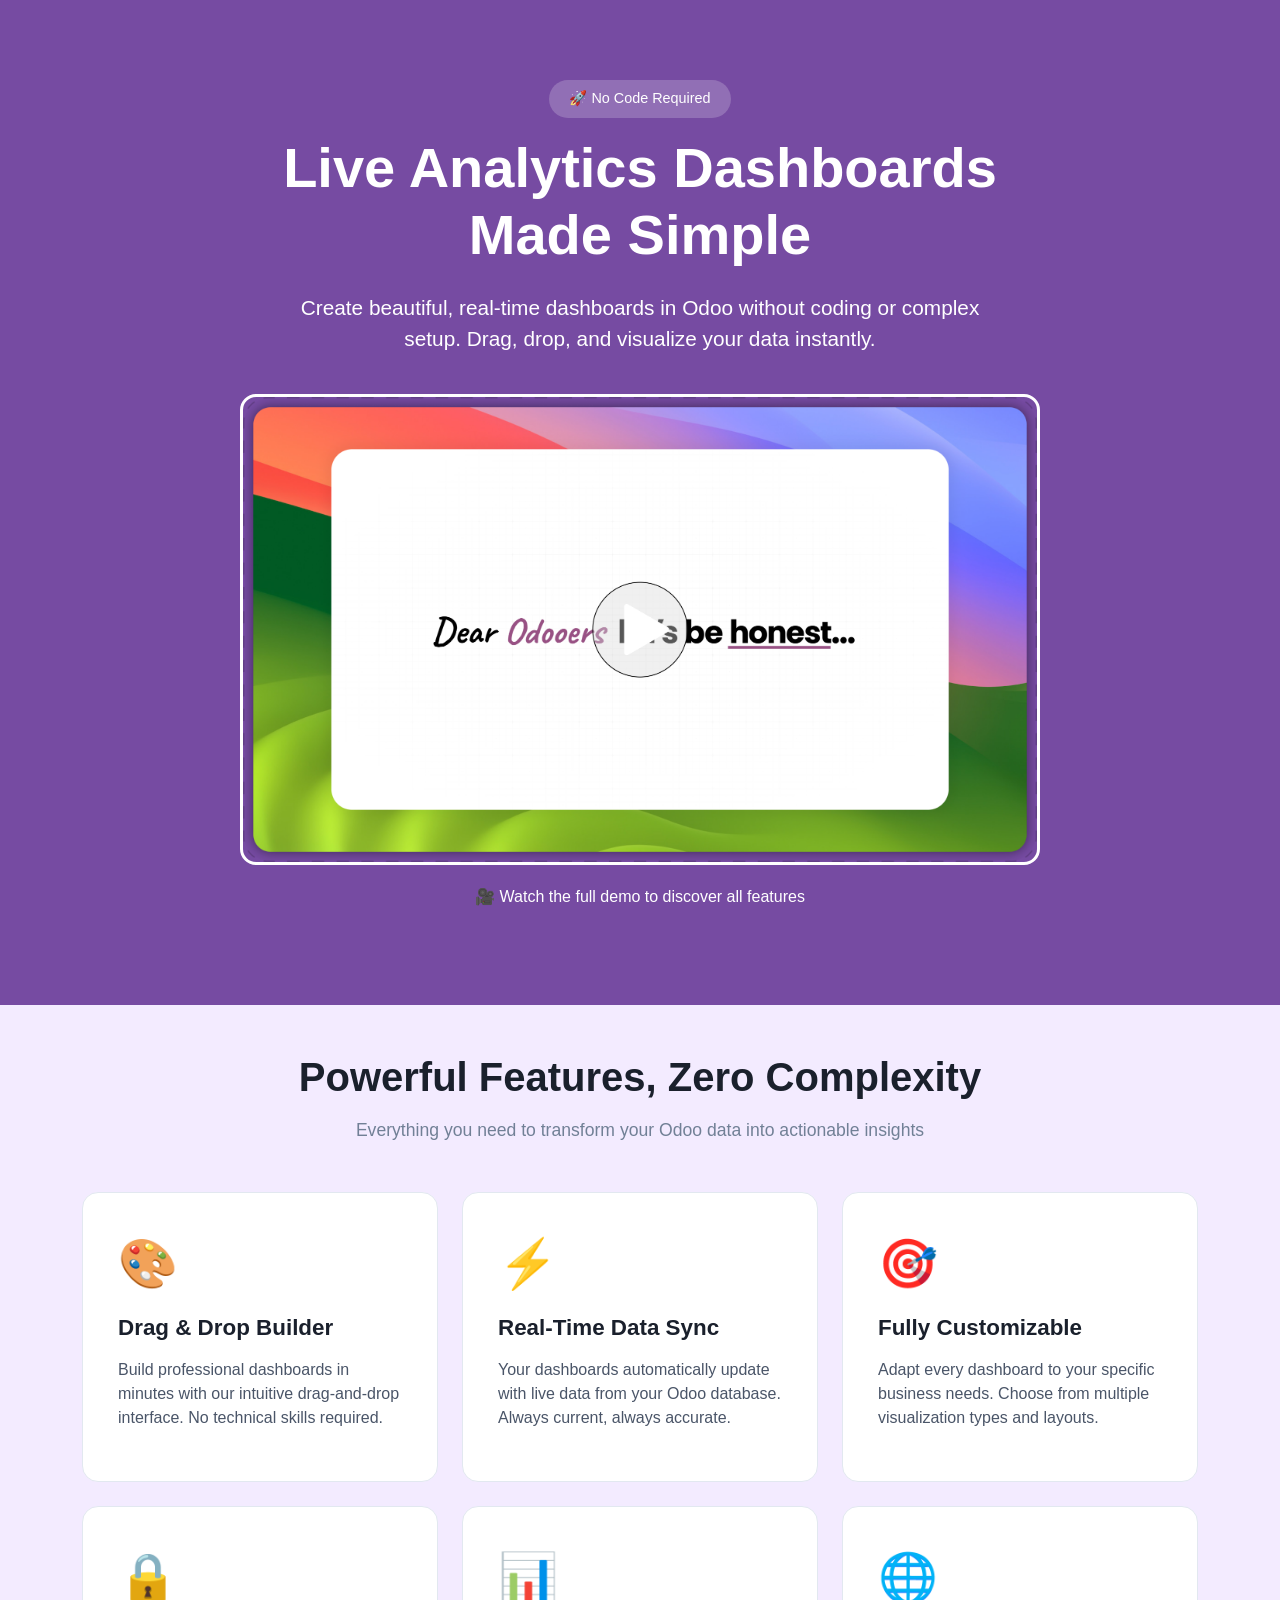
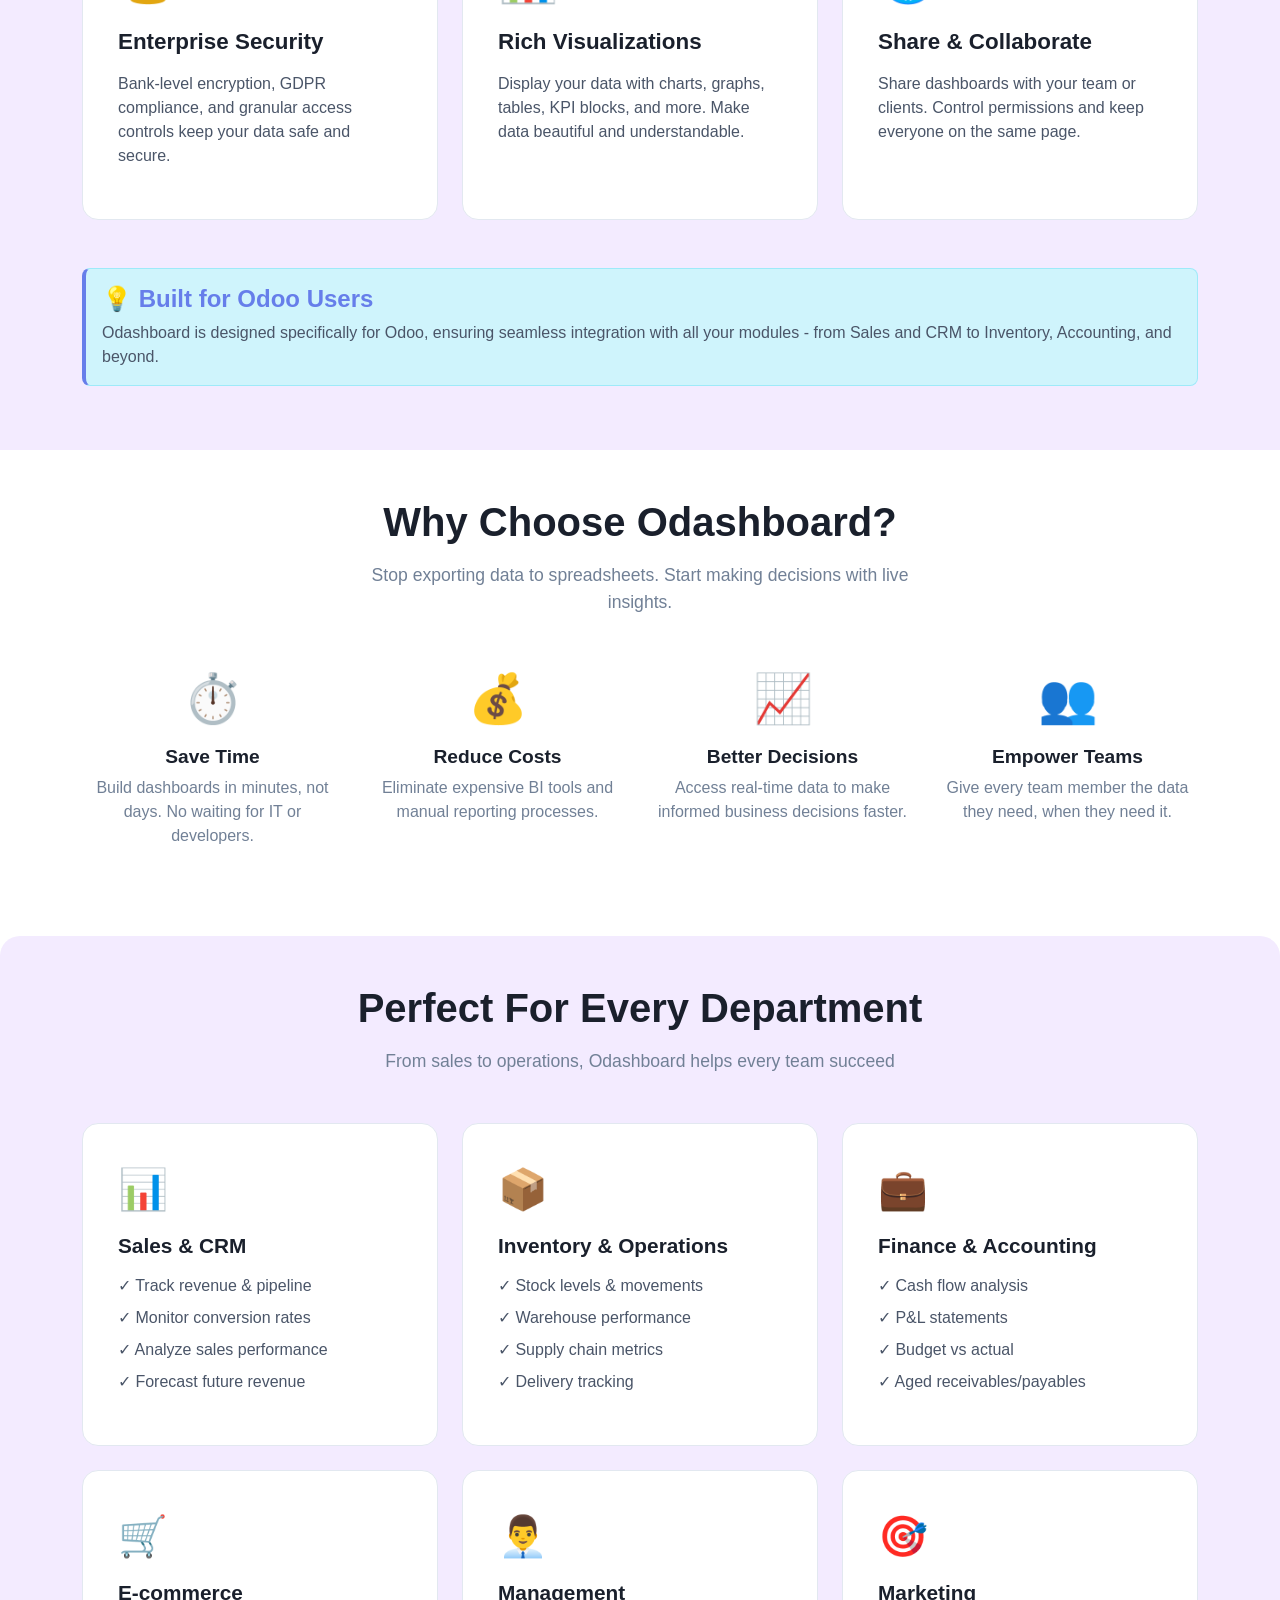
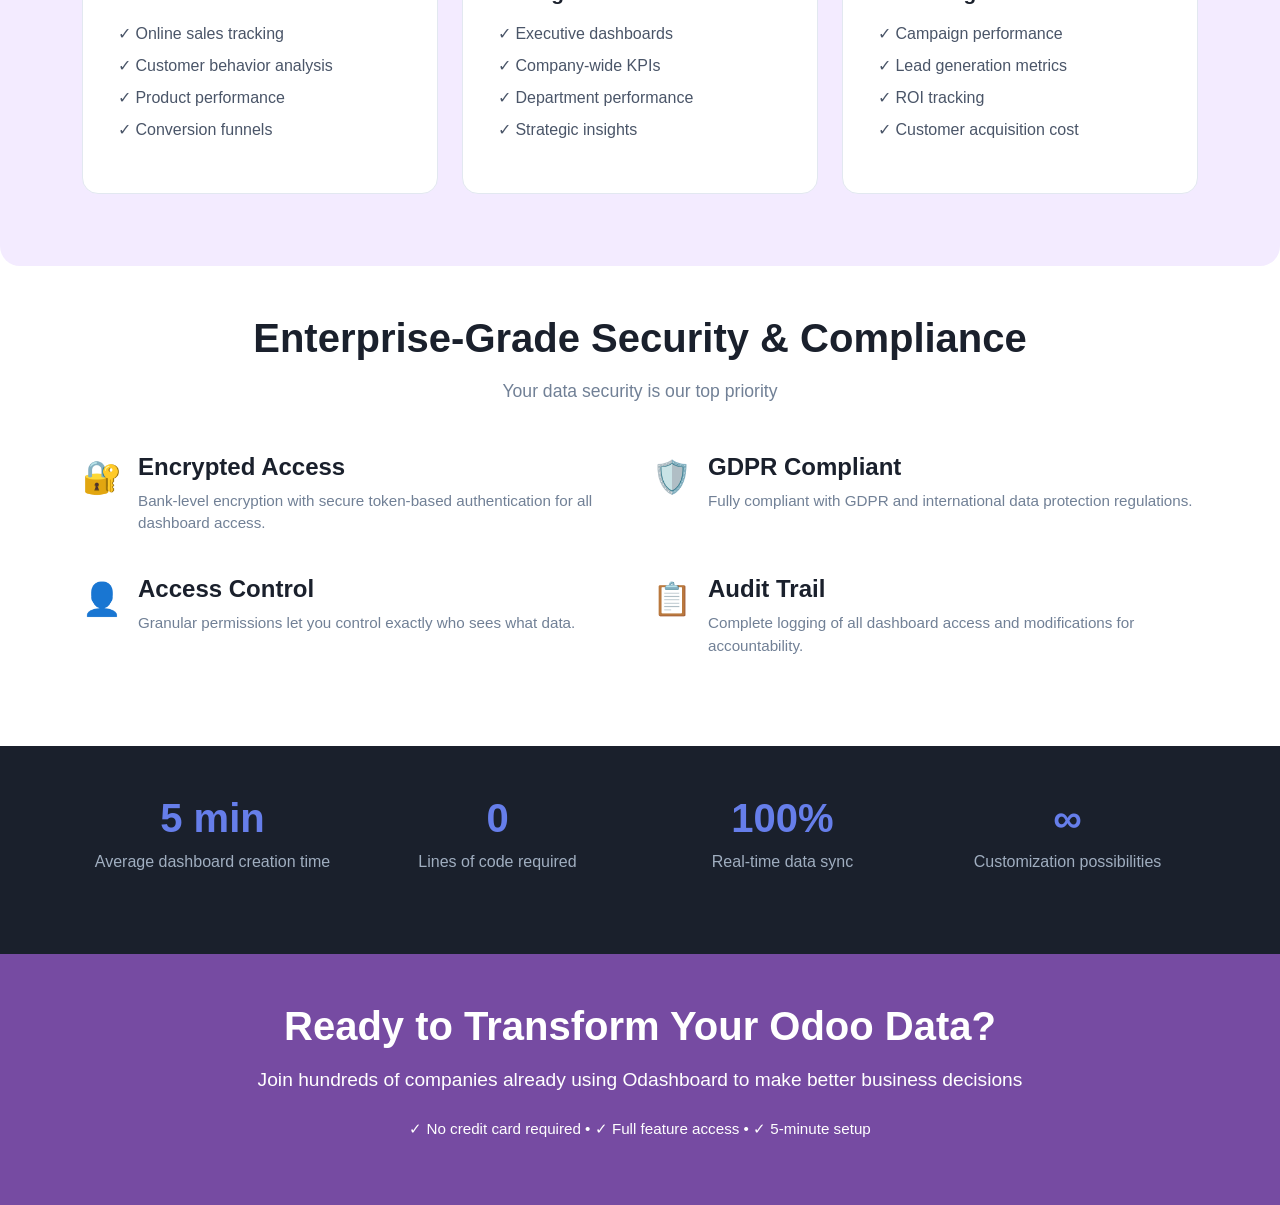
==== odashboard/static/description/index.html @ 24b37f25 "Imp. Index.html for Odoo store" ====
<!DOCTYPE html>
<html lang="en">
<head>
    <meta charset="utf-8">
    <meta name="viewport" content="width=device-width, initial-scale=1">
    <title>Odashboard - Live Analytics Dashboards for Odoo</title>

        <!-- Bootstrap 5 CSS CDN - VERSION PREVIEW POUR TEST LOCAL -->
    <link href="https://cdn.jsdelivr.net/npm/bootstrap@5.3.2/dist/css/bootstrap.min.css" rel="stylesheet">

    <!-- Bootstrap 5 CSS CDN -->
    <span href="https://cdn.jsdelivr.net/npm/bootstrap@5.3.2/dist/css/bootstrap.min.css" rel="stylesheet"></span>

    <style>
        body {
            font-family: -apple-system, BlinkMacSystemFont, 'Segoe UI', Roboto, Oxygen, Ubuntu, Cantarell, sans-serif;
            color: #2c3e50;
        }

        .hero {
            background: linear-gradient(135deg, #667eea 0%, #764ba2 100%);
            color: white;
            padding-top: 80px;
            padding-bottom: 80px;
        }

        .usecases-section {
            background: linear-gradient(135deg, #667eea 0%, #764ba2 100%);
            color: white;
        }

        .stats-section {
            background-color: #1a202c;
            color: white;
        }

        .cta-section {
            background: linear-gradient(135deg, #667eea 0%, #764ba2 100%);
            color: white;
        }
    </style>
</head>
<body>
    <!-- Hero Section -->
    <section class="text-center" style="background-color:#764ba2; color: white; padding-top: 80px; padding-bottom: 80px;">
        <div class="container">
            <div class="mb-3">
                <span style="font-size: 0.9rem; padding: 8px 20px; background-color: rgba(255,255,255,0.2); border-radius: 50px; display: inline-block; font-weight: 500;">
                    🚀 No Code Required
                </span>
            </div>
            <h1 class="mb-4" style="font-size: 3.5rem; font-weight: 800; color: white;">
                Live Analytics Dashboards<br/>Made Simple
            </h1>
            <p class="lead mb-4" style="font-size: 1.3rem; max-width: 700px; margin-left: auto; margin-right: auto; color: white;">
                Create beautiful, real-time dashboards in Odoo without coding or complex setup. Drag, drop, and visualize your data instantly.
            </p>

            <!-- Video -->
            <div style="max-width: 800px; margin-left: auto; margin-right: auto; margin-top: 40px; border-radius: 16px;">
                <a href="https://youtu.be/8bpyYbYPUno" target="_blank" rel="noopener">
                    <img src="youtube-link.png" alt="Odashboard Demo Video - Click to Watch" class="img-fluid" style="border: 3px solid white; border-radius: 16px;">
                </a>
            </div>
            <p style="font-size: 1rem; margin-top: 20px; color: white;">
                🎥 Watch the full demo to discover all features
            </p>
        </div>
    </section>

    <!-- Features Section -->
    <section class="py-5" style="background-color: #f3ebff; padding-left: 30px; padding-right: 30px;">
        <div class="container">
            <h2 class="text-center mb-3" style="font-size: 2.5rem; font-weight: 700; color: #1a202c;">
                Powerful Features, Zero Complexity
            </h2>
            <p class="text-center mb-5" style="font-size: 1.1rem; color: #718096; max-width: 600px; margin-left: auto; margin-right: auto;">
                Everything you need to transform your Odoo data into actionable insights
            </p>

            <div class="row">
                <div class="col-md-4 mb-4">
                    <div class="card h-100" style="border-radius: 16px; border: 1px solid #e2e8f0;">
                        <div class="card-body" style="padding: 35px;">
                            <div style="font-size: 3rem; margin-bottom: 15px;">🎨</div>
                            <h3 class="mb-3" style="font-size: 1.4rem; font-weight: 600; color: #1a202c;">
                                Drag & Drop Builder
                            </h3>
                            <p style="color: #4a5568;">
                                Build professional dashboards in minutes with our intuitive drag-and-drop interface. No technical skills required.
                            </p>
                        </div>
                    </div>
                </div>

                <div class="col-md-4 mb-4">
                    <div class="card h-100" style="border-radius: 16px; border: 1px solid #e2e8f0;">
                        <div class="card-body" style="padding: 35px;">
                            <div style="font-size: 3rem; margin-bottom: 15px;">⚡</div>
                            <h3 class="mb-3" style="font-size: 1.4rem; font-weight: 600; color: #1a202c;">
                                Real-Time Data Sync
                            </h3>
                            <p style="color: #4a5568;">
                                Your dashboards automatically update with live data from your Odoo database. Always current, always accurate.
                            </p>
                        </div>
                    </div>
                </div>

                <div class="col-md-4 mb-4">
                    <div class="card h-100" style="border-radius: 16px; border: 1px solid #e2e8f0;">
                        <div class="card-body" style="padding: 35px;">
                            <div style="font-size: 3rem; margin-bottom: 15px;">🎯</div>
                            <h3 class="mb-3" style="font-size: 1.4rem; font-weight: 600; color: #1a202c;">
                                Fully Customizable
                            </h3>
                            <p style="color: #4a5568;">
                                Adapt every dashboard to your specific business needs. Choose from multiple visualization types and layouts.
                            </p>
                        </div>
                    </div>
                </div>

                <div class="col-md-4 mb-4">
                    <div class="card h-100" style="border-radius: 16px; border: 1px solid #e2e8f0;">
                        <div class="card-body" style="padding: 35px;">
                            <div style="font-size: 3rem; margin-bottom: 15px;">🔒</div>
                            <h3 class="mb-3" style="font-size: 1.4rem; font-weight: 600; color: #1a202c;">
                                Enterprise Security
                            </h3>
                            <p style="color: #4a5568;">
                                Bank-level encryption, GDPR compliance, and granular access controls keep your data safe and secure.
                            </p>
                        </div>
                    </div>
                </div>

                <div class="col-md-4 mb-4">
                    <div class="card h-100" style="border-radius: 16px; border: 1px solid #e2e8f0;">
                        <div class="card-body" style="padding: 35px;">
                            <div style="font-size: 3rem; margin-bottom: 15px;">📊</div>
                            <h3 class="mb-3" style="font-size: 1.4rem; font-weight: 600; color: #1a202c;">
                                Rich Visualizations
                            </h3>
                            <p style="color: #4a5568;">
                                Display your data with charts, graphs, tables, KPI blocks, and more. Make data beautiful and understandable.
                            </p>
                        </div>
                    </div>
                </div>

                <div class="col-md-4 mb-4">
                    <div class="card h-100" style="border-radius: 16px; border: 1px solid #e2e8f0;">
                        <div class="card-body" style="padding: 35px;">
                            <div style="font-size: 3rem; margin-bottom: 15px;">🌐</div>
                            <h3 class="mb-3" style="font-size: 1.4rem; font-weight: 600; color: #1a202c;">
                                Share & Collaborate
                            </h3>
                            <p style="color: #4a5568;">
                                Share dashboards with your team or clients. Control permissions and keep everyone on the same page.
                            </p>
                        </div>
                    </div>
                </div>
            </div>

            <div class="alert alert-info mt-4" style="border-left: 4px solid #667eea; border-radius: 8px;">
                <h4 class="mb-2" style="color: #667eea; font-weight: 600;">
                    💡 Built for Odoo Users
                </h4>
                <p class="mb-0" style="color: #4a5568;">
                    Odashboard is designed specifically for Odoo, ensuring seamless integration with all your modules - from Sales and CRM to Inventory, Accounting, and beyond.
                </p>
            </div>
        </div>
    </section>

    <!-- Benefits Section -->
    <section class="py-5 bg-white">
        <div class="container">
            <h2 class="text-center mb-3" style="font-size: 2.5rem; font-weight: 700; color: #1a202c;">
                Why Choose Odashboard?
            </h2>
            <p class="text-center mb-5" style="font-size: 1.1rem; color: #718096; max-width: 600px; margin-left: auto; margin-right: auto;">
                Stop exporting data to spreadsheets. Start making decisions with live insights.
            </p>

            <div class="row text-center">
                <div class="col-md-3 col-sm-6 mb-4">
                    <div style="font-size: 3rem; margin-bottom: 10px;">⏱️</div>
                    <h4 class="mb-2" style="font-size: 1.2rem; font-weight: 600; color: #1a202c;">
                        Save Time
                    </h4>
                    <p style="color: #718096;">
                        Build dashboards in minutes, not days. No waiting for IT or developers.
                    </p>
                </div>

                <div class="col-md-3 col-sm-6 mb-4">
                    <div style="font-size: 3rem; margin-bottom: 10px;">💰</div>
                    <h4 class="mb-2" style="font-size: 1.2rem; font-weight: 600; color: #1a202c;">
                        Reduce Costs
                    </h4>
                    <p style="color: #718096;">
                        Eliminate expensive BI tools and manual reporting processes.
                    </p>
                </div>

                <div class="col-md-3 col-sm-6 mb-4">
                    <div style="font-size: 3rem; margin-bottom: 10px;">📈</div>
                    <h4 class="mb-2" style="font-size: 1.2rem; font-weight: 600; color: #1a202c;">
                        Better Decisions
                    </h4>
                    <p style="color: #718096;">
                        Access real-time data to make informed business decisions faster.
                    </p>
                </div>

                <div class="col-md-3 col-sm-6 mb-4">
                    <div style="font-size: 3rem; margin-bottom: 10px;">👥</div>
                    <h4 class="mb-2" style="font-size: 1.2rem; font-weight: 600; color: #1a202c;">
                        Empower Teams
                    </h4>
                    <p style="color: #718096;">
                        Give every team member the data they need, when they need it.
                    </p>
                </div>
            </div>
        </div>
    </section>

    <!-- Use Cases Section -->
    <section class="py-5" style="background-color: #f3ebff; padding-left: 30px; padding-right: 30px; border-radius: 20px;">
        <div class="container">
            <h2 class="text-center mb-3" style="font-size: 2.5rem; font-weight: 700; color: #1a202c;">
                Perfect For Every Department
            </h2>
            <p class="text-center mb-5" style="font-size: 1.1rem; color: #718096;">
                From sales to operations, Odashboard helps every team succeed
            </p>

            <div class="row">
                <div class="col-md-4 col-sm-6 mb-4">
                    <div class="card h-100" style="border-radius: 16px; border: 1px solid #e2e8f0; background-color: white;">
                        <div class="card-body" style="padding: 35px;">
                            <div style="font-size: 2.5rem; margin-bottom: 15px;">📊</div>
                            <h4 class="mb-3" style="font-size: 1.3rem; font-weight: 600; color: #1a202c;">
                                Sales & CRM
                            </h4>
                            <ul class="list-unstyled">
                                <li class="mb-2" style="color: #4a5568;">✓ Track revenue & pipeline</li>
                                <li class="mb-2" style="color: #4a5568;">✓ Monitor conversion rates</li>
                                <li class="mb-2" style="color: #4a5568;">✓ Analyze sales performance</li>
                                <li class="mb-2" style="color: #4a5568;">✓ Forecast future revenue</li>
                            </ul>
                        </div>
                    </div>
                </div>

                <div class="col-md-4 col-sm-6 mb-4">
                    <div class="card h-100" style="border-radius: 16px; border: 1px solid #e2e8f0; background-color: white;">
                        <div class="card-body" style="padding: 35px;">
                            <div style="font-size: 2.5rem; margin-bottom: 15px;">📦</div>
                            <h4 class="mb-3" style="font-size: 1.3rem; font-weight: 600; color: #1a202c;">
                                Inventory & Operations
                            </h4>
                            <ul class="list-unstyled">
                                <li class="mb-2" style="color: #4a5568;">✓ Stock levels & movements</li>
                                <li class="mb-2" style="color: #4a5568;">✓ Warehouse performance</li>
                                <li class="mb-2" style="color: #4a5568;">✓ Supply chain metrics</li>
                                <li class="mb-2" style="color: #4a5568;">✓ Delivery tracking</li>
                            </ul>
                        </div>
                    </div>
                </div>

                <div class="col-md-4 col-sm-6 mb-4">
                    <div class="card h-100" style="border-radius: 16px; border: 1px solid #e2e8f0; background-color: white;">
                        <div class="card-body" style="padding: 35px;">
                            <div style="font-size: 2.5rem; margin-bottom: 15px;">💼</div>
                            <h4 class="mb-3" style="font-size: 1.3rem; font-weight: 600; color: #1a202c;">
                                Finance & Accounting
                            </h4>
                            <ul class="list-unstyled">
                                <li class="mb-2" style="color: #4a5568;">✓ Cash flow analysis</li>
                                <li class="mb-2" style="color: #4a5568;">✓ P&L statements</li>
                                <li class="mb-2" style="color: #4a5568;">✓ Budget vs actual</li>
                                <li class="mb-2" style="color: #4a5568;">✓ Aged receivables/payables</li>
                            </ul>
                        </div>
                    </div>
                </div>

                <div class="col-md-4 col-sm-6 mb-4">
                    <div class="card h-100" style="border-radius: 16px; border: 1px solid #e2e8f0; background-color: white;">
                        <div class="card-body" style="padding: 35px;">
                            <div style="font-size: 2.5rem; margin-bottom: 15px;">🛒</div>
                            <h4 class="mb-3" style="font-size: 1.3rem; font-weight: 600; color: #1a202c;">
                                E-commerce
                            </h4>
                            <ul class="list-unstyled">
                                <li class="mb-2" style="color: #4a5568;">✓ Online sales tracking</li>
                                <li class="mb-2" style="color: #4a5568;">✓ Customer behavior analysis</li>
                                <li class="mb-2" style="color: #4a5568;">✓ Product performance</li>
                                <li class="mb-2" style="color: #4a5568;">✓ Conversion funnels</li>
                            </ul>
                        </div>
                    </div>
                </div>

                <div class="col-md-4 col-sm-6 mb-4">
                    <div class="card h-100" style="border-radius: 16px; border: 1px solid #e2e8f0; background-color: white;">
                        <div class="card-body" style="padding: 35px;">
                            <div style="font-size: 2.5rem; margin-bottom: 15px;">👨‍💼</div>
                            <h4 class="mb-3" style="font-size: 1.3rem; font-weight: 600; color: #1a202c;">
                                Management
                            </h4>
                            <ul class="list-unstyled">
                                <li class="mb-2" style="color: #4a5568;">✓ Executive dashboards</li>
                                <li class="mb-2" style="color: #4a5568;">✓ Company-wide KPIs</li>
                                <li class="mb-2" style="color: #4a5568;">✓ Department performance</li>
                                <li class="mb-2" style="color: #4a5568;">✓ Strategic insights</li>
                            </ul>
                        </div>
                    </div>
                </div>

                <div class="col-md-4 col-sm-6 mb-4">
                    <div class="card h-100" style="border-radius: 16px; border: 1px solid #e2e8f0; background-color: white;">
                        <div class="card-body" style="padding: 35px;">
                            <div style="font-size: 2.5rem; margin-bottom: 15px;">🎯</div>
                            <h4 class="mb-3" style="font-size: 1.3rem; font-weight: 600; color: #1a202c;">
                                Marketing
                            </h4>
                            <ul class="list-unstyled">
                                <li class="mb-2" style="color: #4a5568;">✓ Campaign performance</li>
                                <li class="mb-2" style="color: #4a5568;">✓ Lead generation metrics</li>
                                <li class="mb-2" style="color: #4a5568;">✓ ROI tracking</li>
                                <li class="mb-2" style="color: #4a5568;">✓ Customer acquisition cost</li>
                            </ul>
                        </div>
                    </div>
                </div>
            </div>
        </div>
    </section>

    <!-- Security Section -->
    <section class="py-5 bg-white">
        <div class="container">
            <h2 class="text-center mb-3" style="font-size: 2.5rem; font-weight: 700; color: #1a202c;">
                Enterprise-Grade Security & Compliance
            </h2>
            <p class="text-center mb-5" style="font-size: 1.1rem; color: #718096; max-width: 600px; margin-left: auto; margin-right: auto;">
                Your data security is our top priority
            </p>

            <div class="row">
                <div class="col-md-6 mb-4">
                    <div class="d-flex">
                        <div class="me-3" style="font-size: 2rem;">🔐</div>
                        <div>
                            <h4 class="mb-2" style="font-weight: 600; color: #1a202c;">
                                Encrypted Access
                            </h4>
                            <p style="color: #718096; font-size: 0.95rem;">
                                Bank-level encryption with secure token-based authentication for all dashboard access.
                            </p>
                        </div>
                    </div>
                </div>

                <div class="col-md-6 mb-4">
                    <div class="d-flex">
                        <div class="me-3" style="font-size: 2rem;">🛡️</div>
                        <div>
                            <h4 class="mb-2" style="font-weight: 600; color: #1a202c;">
                                GDPR Compliant
                            </h4>
                            <p style="color: #718096; font-size: 0.95rem;">
                                Fully compliant with GDPR and international data protection regulations.
                            </p>
                        </div>
                    </div>
                </div>

                <div class="col-md-6 mb-4">
                    <div class="d-flex">
                        <div class="me-3" style="font-size: 2rem;">👤</div>
                        <div>
                            <h4 class="mb-2" style="font-weight: 600; color: #1a202c;">
                                Access Control
                            </h4>
                            <p style="color: #718096; font-size: 0.95rem;">
                                Granular permissions let you control exactly who sees what data.
                            </p>
                        </div>
                    </div>
                </div>

                <div class="col-md-6 mb-4">
                    <div class="d-flex">
                        <div class="me-3" style="font-size: 2rem;">📋</div>
                        <div>
                            <h4 class="mb-2" style="font-weight: 600; color: #1a202c;">
                                Audit Trail
                            </h4>
                            <p style="color: #718096; font-size: 0.95rem;">
                                Complete logging of all dashboard access and modifications for accountability.
                            </p>
                        </div>
                    </div>
                </div>
            </div>
        </div>
    </section>

    <!-- Stats Section -->
    <section class="py-5" style="background-color: #1a202c;">
        <div class="container">
            <div class="row text-center">
                <div class="col-md-3 col-sm-6 mb-3">
                    <h3 class="mb-2" style="font-size: 2.5rem; font-weight: 800; color: #667eea;">
                        5 min
                    </h3>
                    <p style="color: #a0aec0;">Average dashboard creation time</p>
                </div>
                <div class="col-md-3 col-sm-6 mb-3">
                    <h3 class="mb-2" style="font-size: 2.5rem; font-weight: 800; color: #667eea;">
                        0
                    </h3>
                    <p style="color: #a0aec0;">Lines of code required</p>
                </div>
                <div class="col-md-3 col-sm-6 mb-3">
                    <h3 class="mb-2" style="font-size: 2.5rem; font-weight: 800; color: #667eea;">
                        100%
                    </h3>
                    <p style="color: #a0aec0;">Real-time data sync</p>
                </div>
                <div class="col-md-3 col-sm-6 mb-3">
                    <h3 class="mb-2" style="font-size: 2.5rem; font-weight: 800; color: #667eea;">
                        ∞
                    </h3>
                    <p style="color: #a0aec0;">Customization possibilities</p>
                </div>
            </div>
        </div>
    </section>

    <!-- CTA Section -->
    <section class="py-5 text-center" style="background-color:#764ba2; color: white;">
        <div class="container">
            <h2 class="mb-3" style="font-size: 2.5rem; font-weight: 700; color: white;">
                Ready to Transform Your Odoo Data?
            </h2>
            <p class="mb-4" style="font-size: 1.2rem; color: white;">
                Join hundreds of companies already using Odashboard to make better business decisions
            </p>
            <p style="font-size: 0.95rem; margin-top: 20px; color: white;">
                ✓ No credit card required • ✓ Full feature access • ✓ 5-minute setup
            </p>
        </div>
    </section>

</body>
</html>
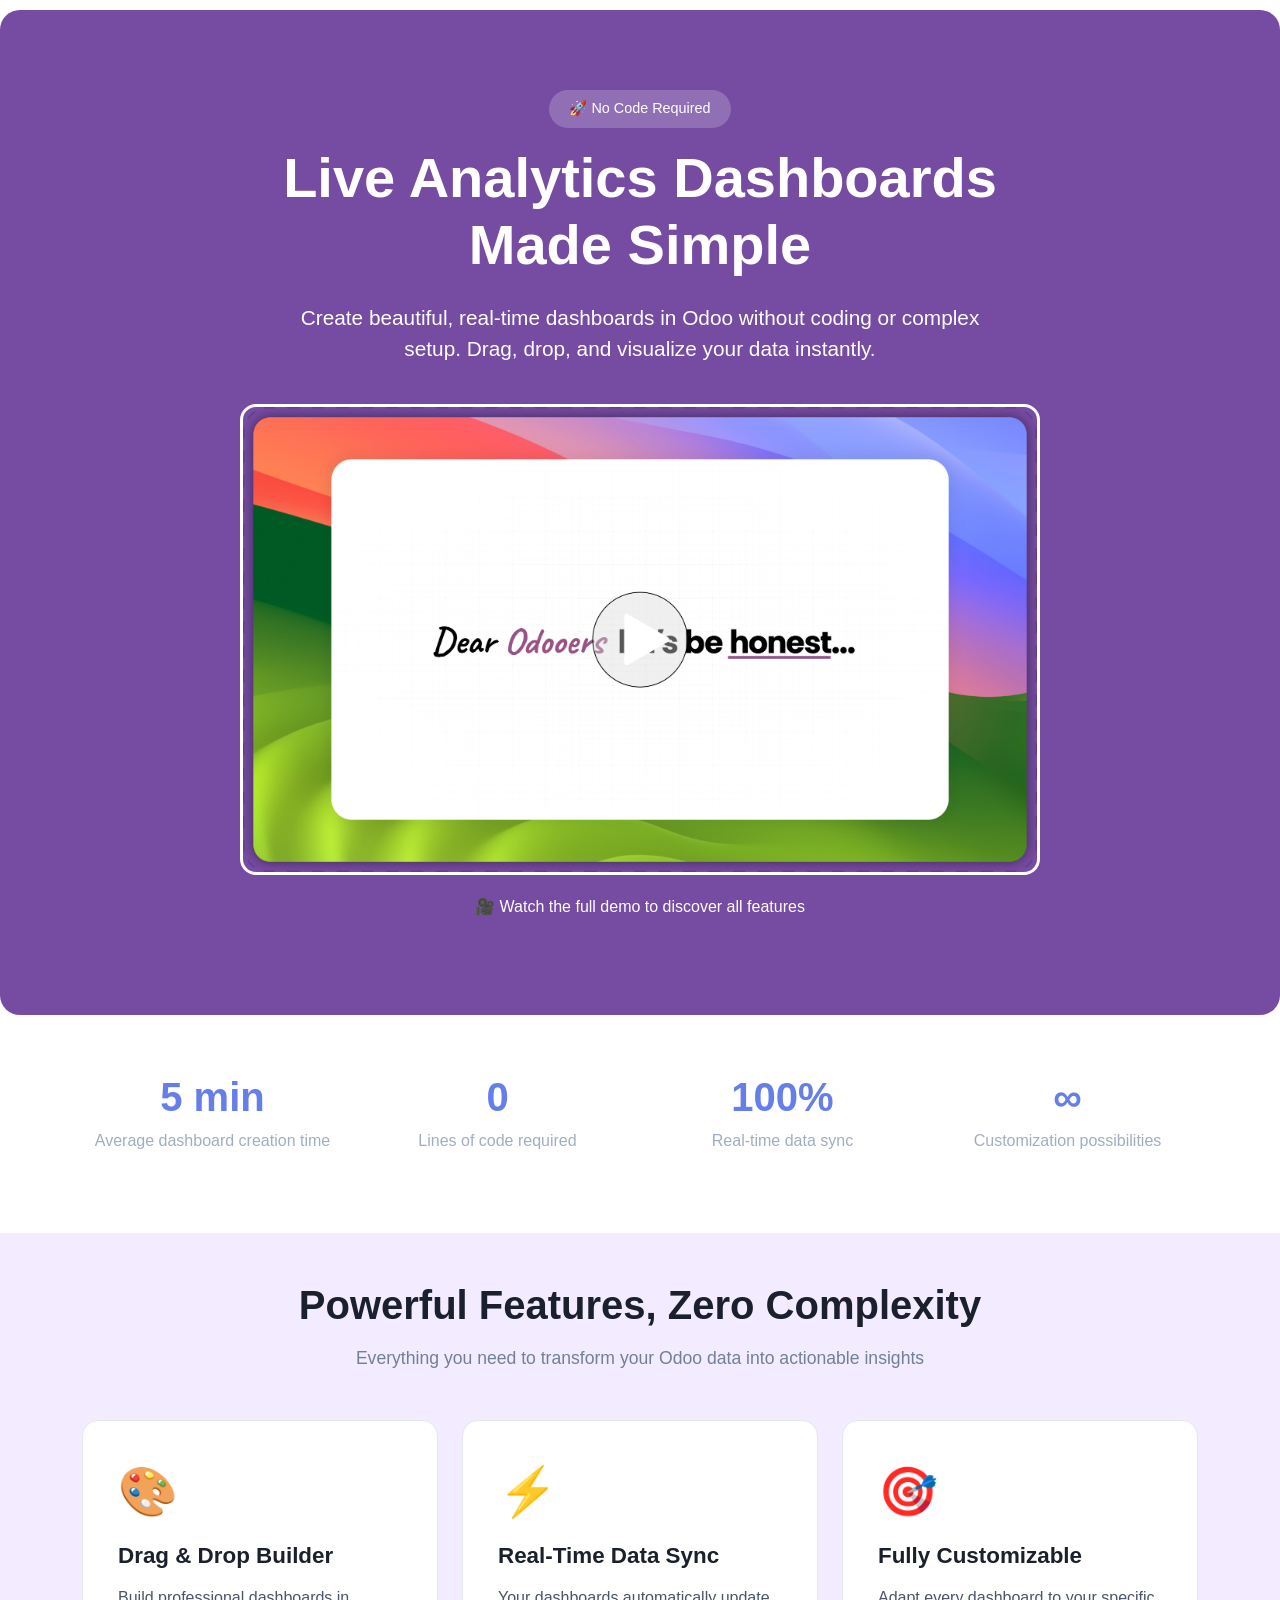
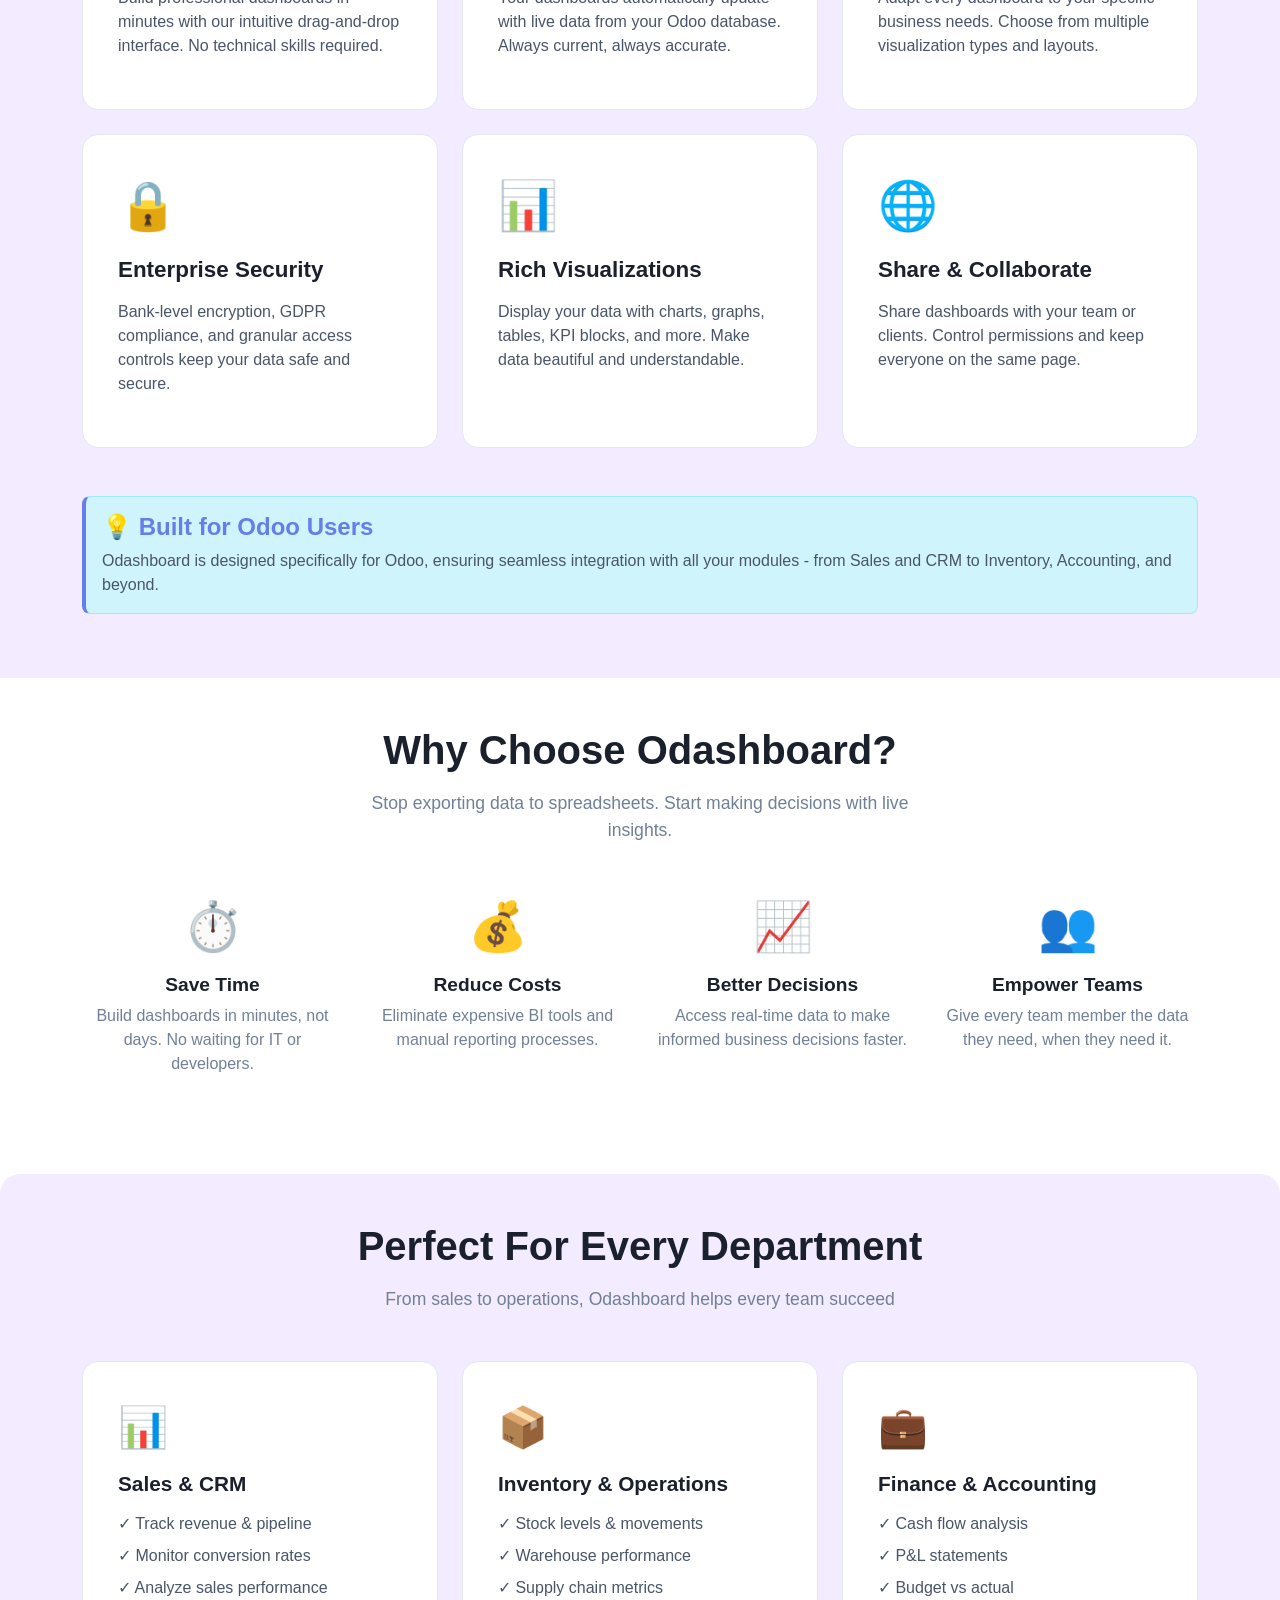
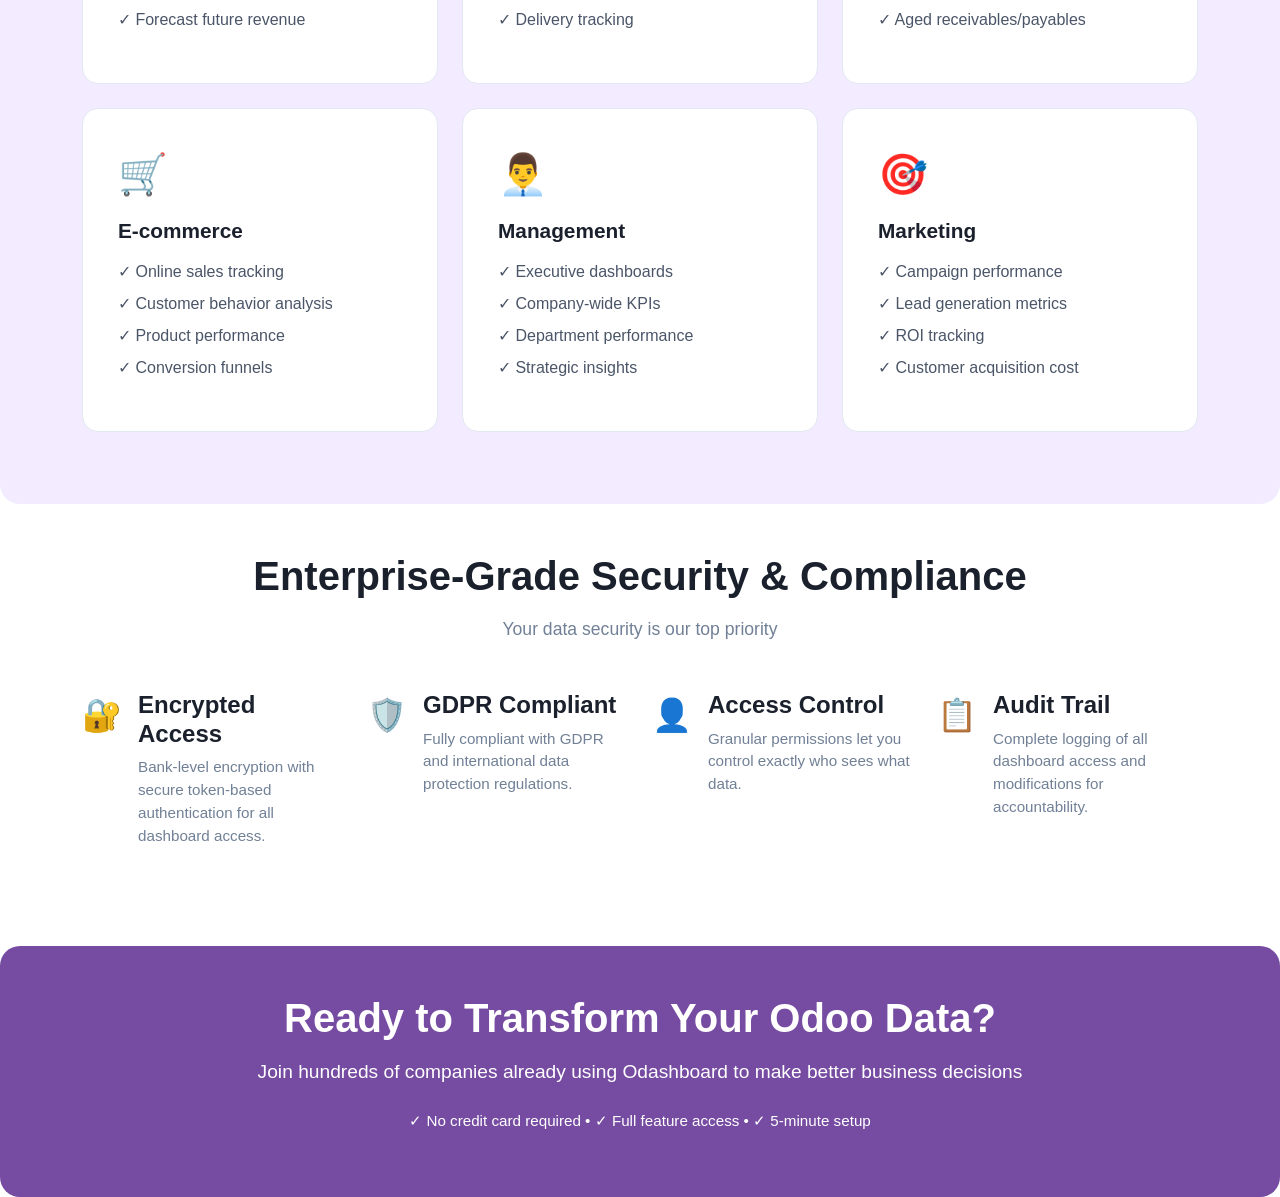
==== commit 8dc22d69: "Imp. Index.html for Odoo store" ====
--- a/odashboard/static/description/index.html
+++ b/odashboard/static/description/index.html
@@ -42,7 +42,7 @@
 </head>
 <body>
     <!-- Hero Section -->
-    <section class="text-center" style="background-color:#764ba2; color: white; padding-top: 80px; padding-bottom: 80px;">
+    <section class="text-center" style="background-color:#764ba2; color: white; padding-top: 80px; padding-bottom: 80px;border-radius:20px; margin-top:10px;">
         <div class="container">
             <div class="mb-3">
                 <span style="font-size: 0.9rem; padding: 8px 20px; background-color: rgba(255,255,255,0.2); border-radius: 50px; display: inline-block; font-weight: 500;">
@@ -68,10 +68,41 @@
         </div>
     </section>
 
+        <section class="py-5" style="border-radius:10px; margin-top:10px;">
+        <div class="container">
+            <div class="row text-center">
+                <div class="col-md-3 col-sm-6 mb-3">
+                    <h3 class="mb-2" style="font-size: 2.5rem; font-weight: 800; color: #667eea;">
+                        5 min
+                    </h3>
+                    <p style="color: #a0aec0;">Average dashboard creation time</p>
+                </div>
+                <div class="col-md-3 col-sm-6 mb-3">
+                    <h3 class="mb-2" style="font-size: 2.5rem; font-weight: 800; color: #667eea;">
+                        0
+                    </h3>
+                    <p style="color: #a0aec0;">Lines of code required</p>
+                </div>
+                <div class="col-md-3 col-sm-6 mb-3">
+                    <h3 class="mb-2" style="font-size: 2.5rem; font-weight: 800; color: #667eea;">
+                        100%
+                    </h3>
+                    <p style="color: #a0aec0;">Real-time data sync</p>
+                </div>
+                <div class="col-md-3 col-sm-6 mb-3">
+                    <h3 class="mb-2" style="font-size: 2.5rem; font-weight: 800; color: #667eea;">
+                        ∞
+                    </h3>
+                    <p style="color: #a0aec0;">Customization possibilities</p>
+                </div>
+            </div>
+        </div>
+    </section>
+
     <!-- Features Section -->
-    <section class="py-5" style="background-color: #f3ebff; padding-left: 30px; padding-right: 30px;">
-        <div class="container">
-            <h2 class="text-center mb-3" style="font-size: 2.5rem; font-weight: 700; color: #1a202c;">
+    <section class="py-5" style="background-color: #f3ebff; padding-left: 30px; padding-right: 30px">
+        <div class="container">
+            <h2 class="text-center mb-3" style="font-size: 2.5rem; font-weight: 700; color: #1a202c; ">
                 Powerful Features, Zero Complexity
             </h2>
             <p class="text-center mb-5" style="font-size: 1.1rem; color: #718096; max-width: 600px; margin-left: auto; margin-right: auto;">
@@ -230,7 +261,7 @@
     </section>
 
     <!-- Use Cases Section -->
-    <section class="py-5" style="background-color: #f3ebff; padding-left: 30px; padding-right: 30px; border-radius: 20px;">
+    <section class="py-5" style="background-color: #f3ebff; padding-left: 30px; padding-right: 30px;border-radius:20px; margin-top:10px;">
         <div class="container">
             <h2 class="text-center mb-3" style="font-size: 2.5rem; font-weight: 700; color: #1a202c;">
                 Perfect For Every Department
@@ -356,7 +387,7 @@
             </p>
 
             <div class="row">
-                <div class="col-md-6 mb-4">
+                <div class="col-md-3 col-sm-6 mb-4">
                     <div class="d-flex">
                         <div class="me-3" style="font-size: 2rem;">🔐</div>
                         <div>
@@ -370,7 +401,7 @@
                     </div>
                 </div>
 
-                <div class="col-md-6 mb-4">
+                <div class="col-md-3 col-sm-6 mb-4">
                     <div class="d-flex">
                         <div class="me-3" style="font-size: 2rem;">🛡️</div>
                         <div>
@@ -384,7 +415,7 @@
                     </div>
                 </div>
 
-                <div class="col-md-6 mb-4">
+                <div class="col-md-3 col-sm-6 mb-4">
                     <div class="d-flex">
                         <div class="me-3" style="font-size: 2rem;">👤</div>
                         <div>
@@ -398,7 +429,7 @@
                     </div>
                 </div>
 
-                <div class="col-md-6 mb-4">
+                <div class="col-md-3 col-sm-6 mb-4">
                     <div class="d-flex">
                         <div class="me-3" style="font-size: 2rem;">📋</div>
                         <div>
@@ -415,40 +446,8 @@
         </div>
     </section>
 
-    <!-- Stats Section -->
-    <section class="py-5" style="background-color: #1a202c;">
-        <div class="container">
-            <div class="row text-center">
-                <div class="col-md-3 col-sm-6 mb-3">
-                    <h3 class="mb-2" style="font-size: 2.5rem; font-weight: 800; color: #667eea;">
-                        5 min
-                    </h3>
-                    <p style="color: #a0aec0;">Average dashboard creation time</p>
-                </div>
-                <div class="col-md-3 col-sm-6 mb-3">
-                    <h3 class="mb-2" style="font-size: 2.5rem; font-weight: 800; color: #667eea;">
-                        0
-                    </h3>
-                    <p style="color: #a0aec0;">Lines of code required</p>
-                </div>
-                <div class="col-md-3 col-sm-6 mb-3">
-                    <h3 class="mb-2" style="font-size: 2.5rem; font-weight: 800; color: #667eea;">
-                        100%
-                    </h3>
-                    <p style="color: #a0aec0;">Real-time data sync</p>
-                </div>
-                <div class="col-md-3 col-sm-6 mb-3">
-                    <h3 class="mb-2" style="font-size: 2.5rem; font-weight: 800; color: #667eea;">
-                        ∞
-                    </h3>
-                    <p style="color: #a0aec0;">Customization possibilities</p>
-                </div>
-            </div>
-        </div>
-    </section>
-
     <!-- CTA Section -->
-    <section class="py-5 text-center" style="background-color:#764ba2; color: white;">
+    <section class="py-5 text-center" style="background-color:#764ba2; color: white;border-radius:20px; margin-top:10px;">
         <div class="container">
             <h2 class="mb-3" style="font-size: 2.5rem; font-weight: 700; color: white;">
                 Ready to Transform Your Odoo Data?
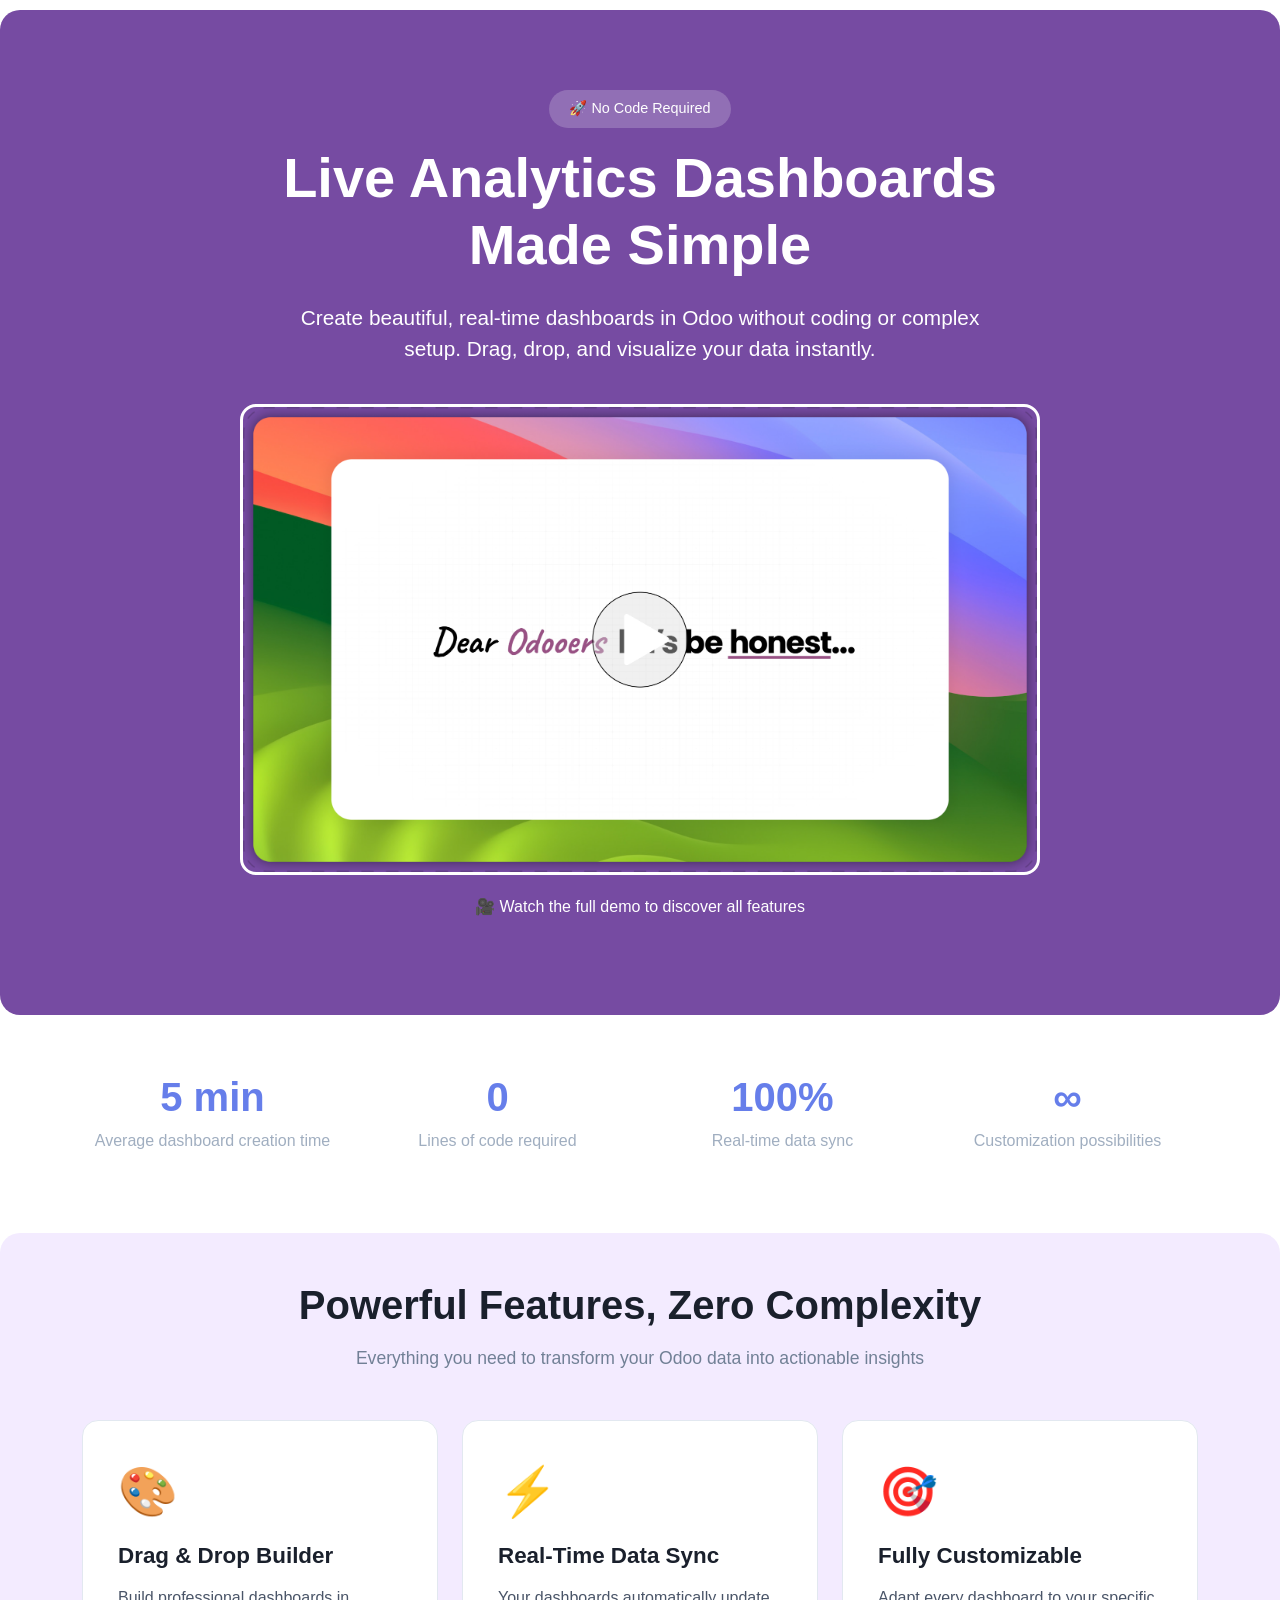
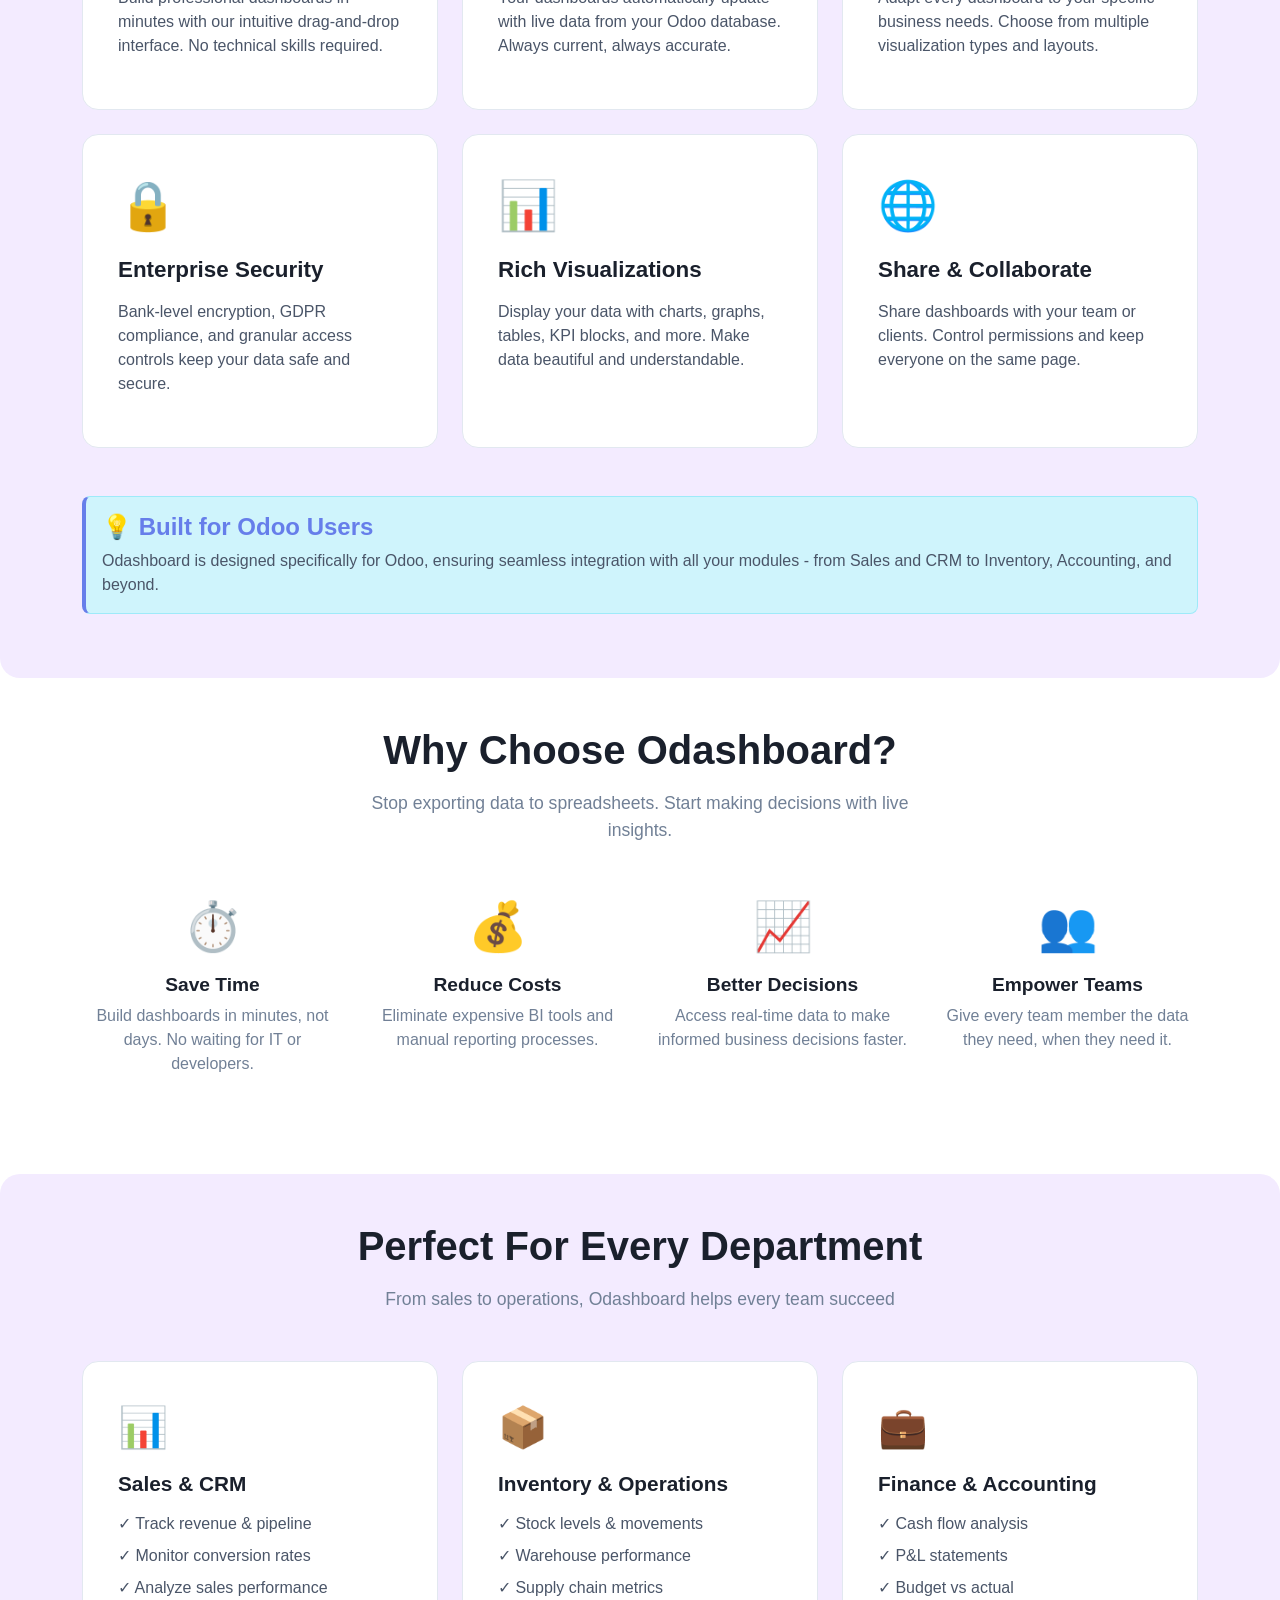
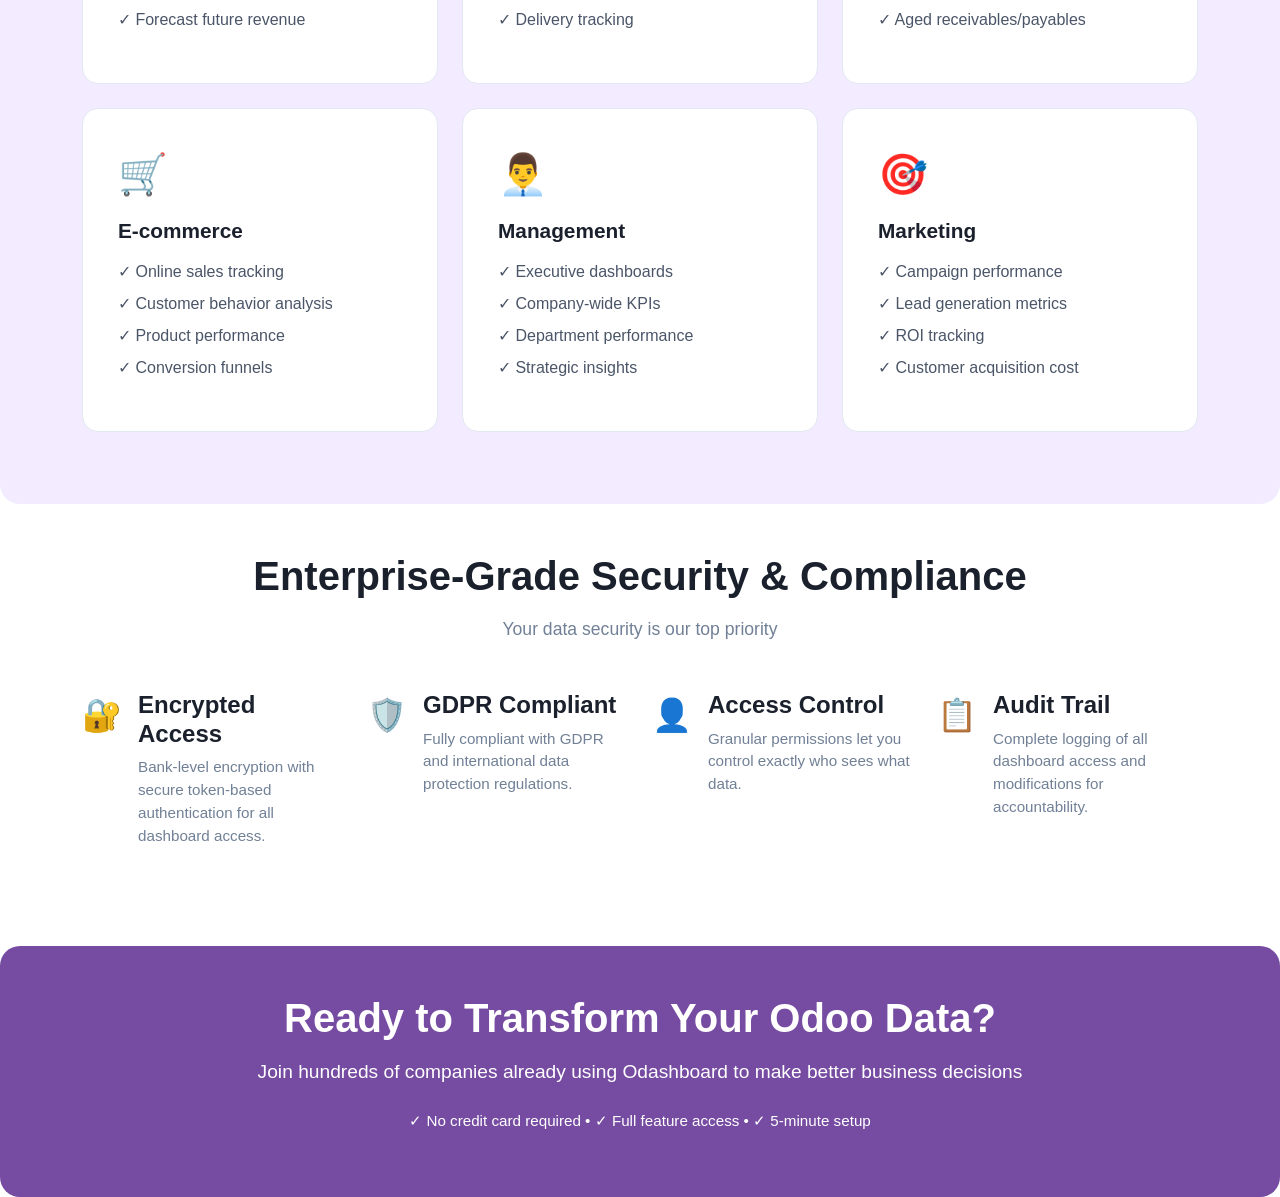
==== commit 6cda176e: "Imp. Index.html for Odoo store" ====
--- a/odashboard/static/description/index.html
+++ b/odashboard/static/description/index.html
@@ -100,7 +100,7 @@
     </section>
 
     <!-- Features Section -->
-    <section class="py-5" style="background-color: #f3ebff; padding-left: 30px; padding-right: 30px">
+    <section class="py-5" style="background-color: #f3ebff; padding-left: 30px; padding-right: 30px; border-radius:20px;">
         <div class="container">
             <h2 class="text-center mb-3" style="font-size: 2.5rem; font-weight: 700; color: #1a202c; ">
                 Powerful Features, Zero Complexity
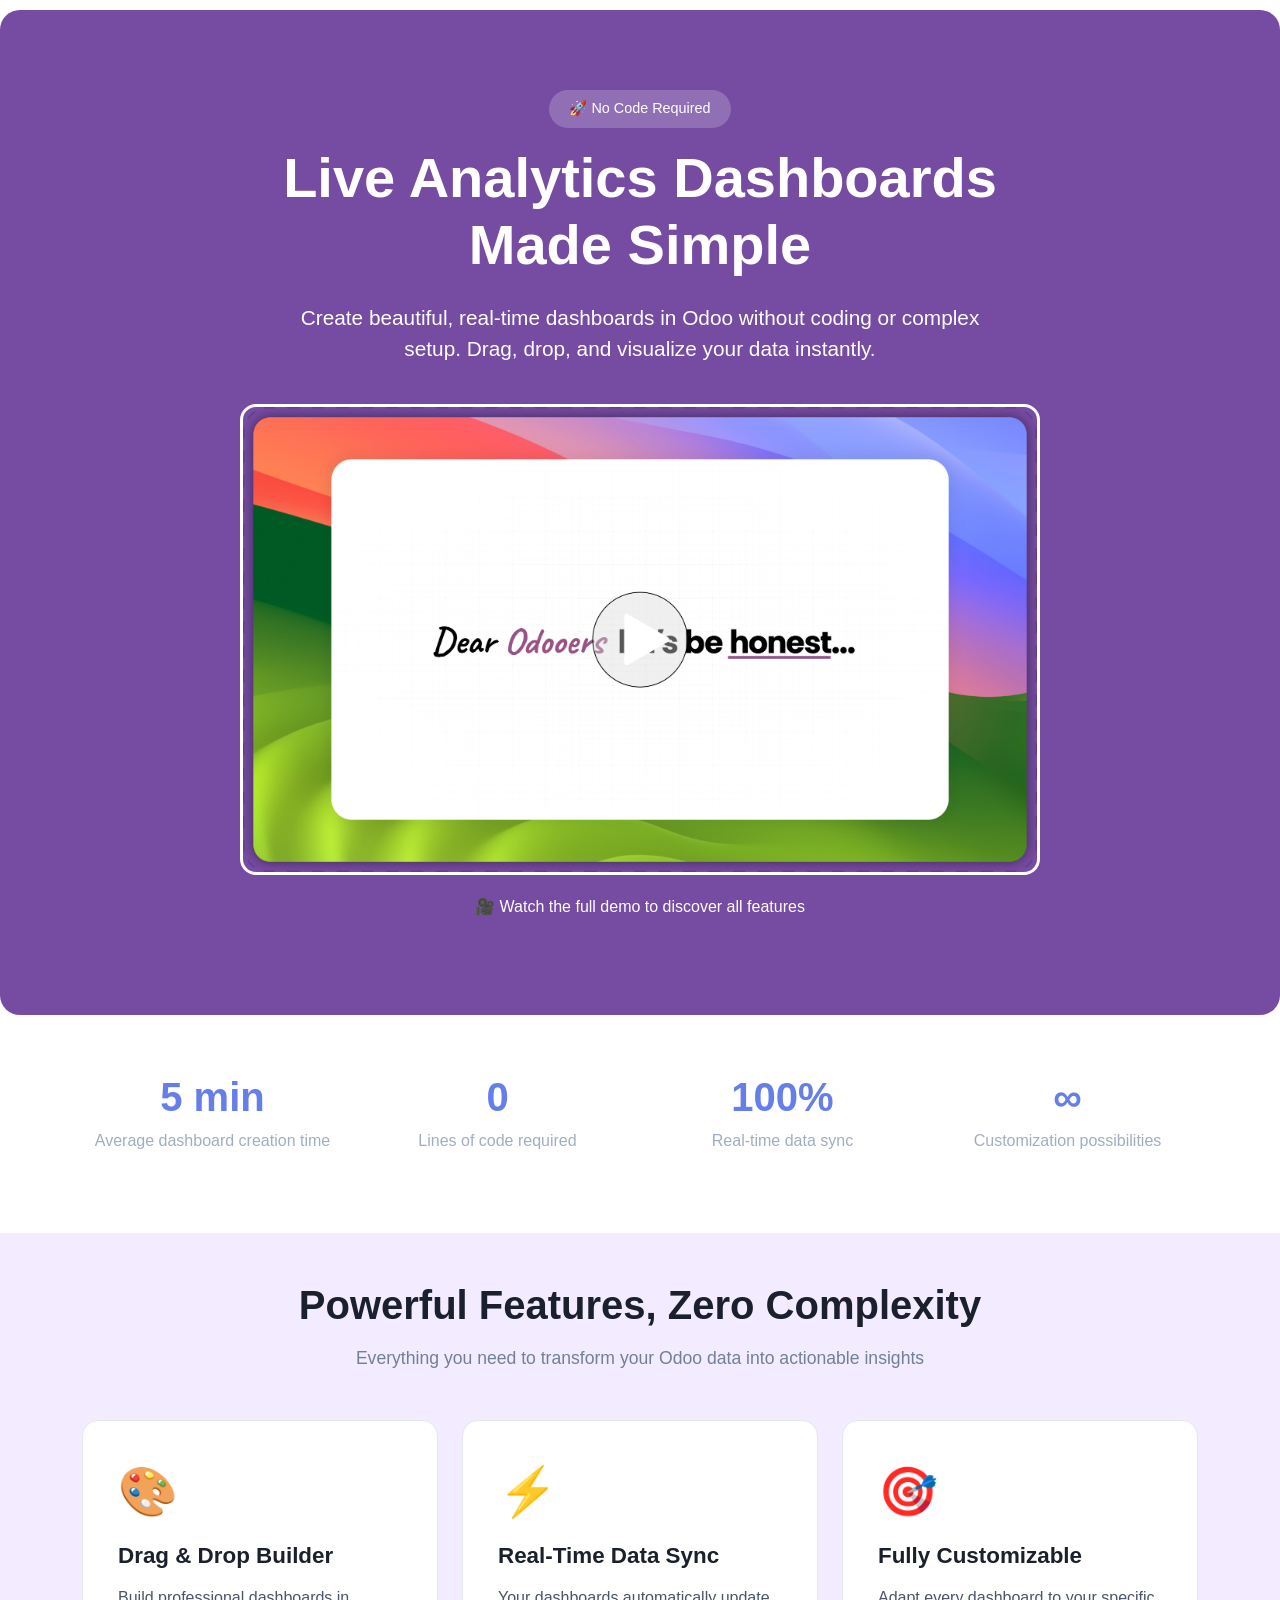
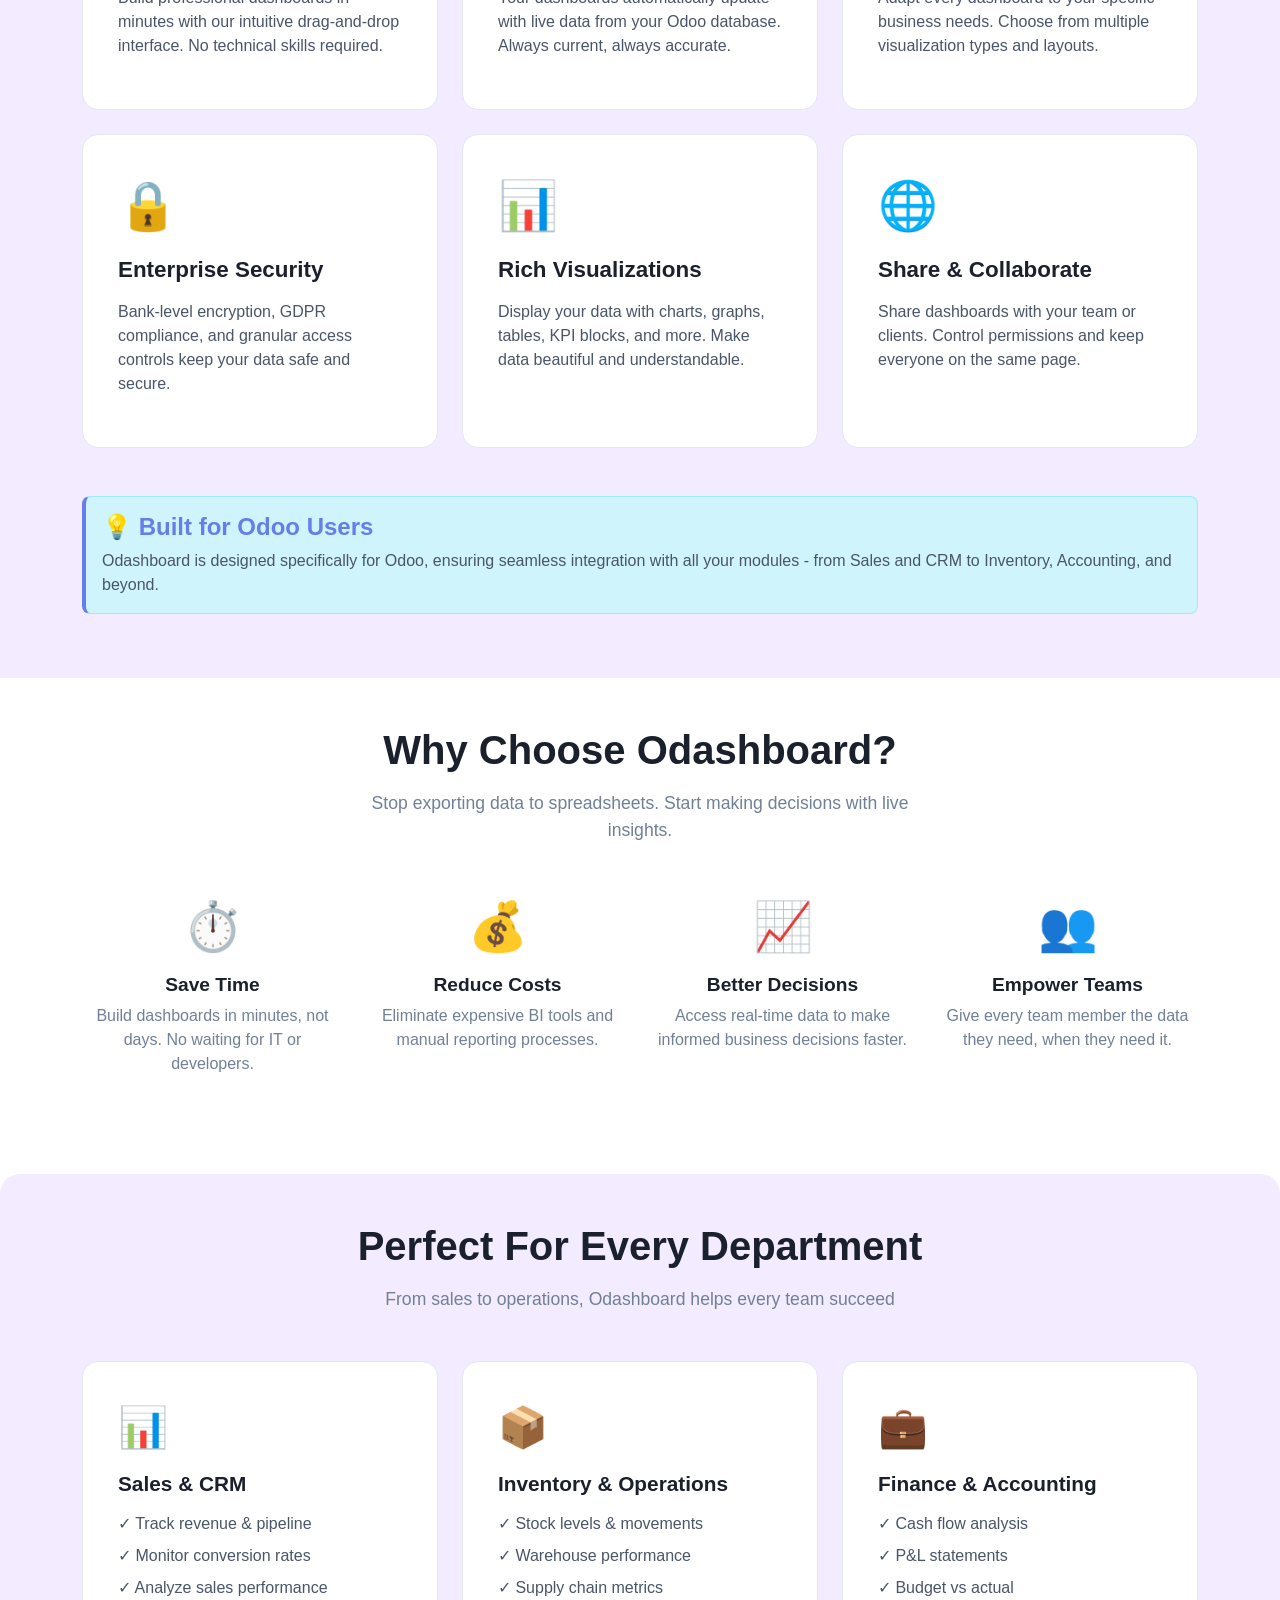
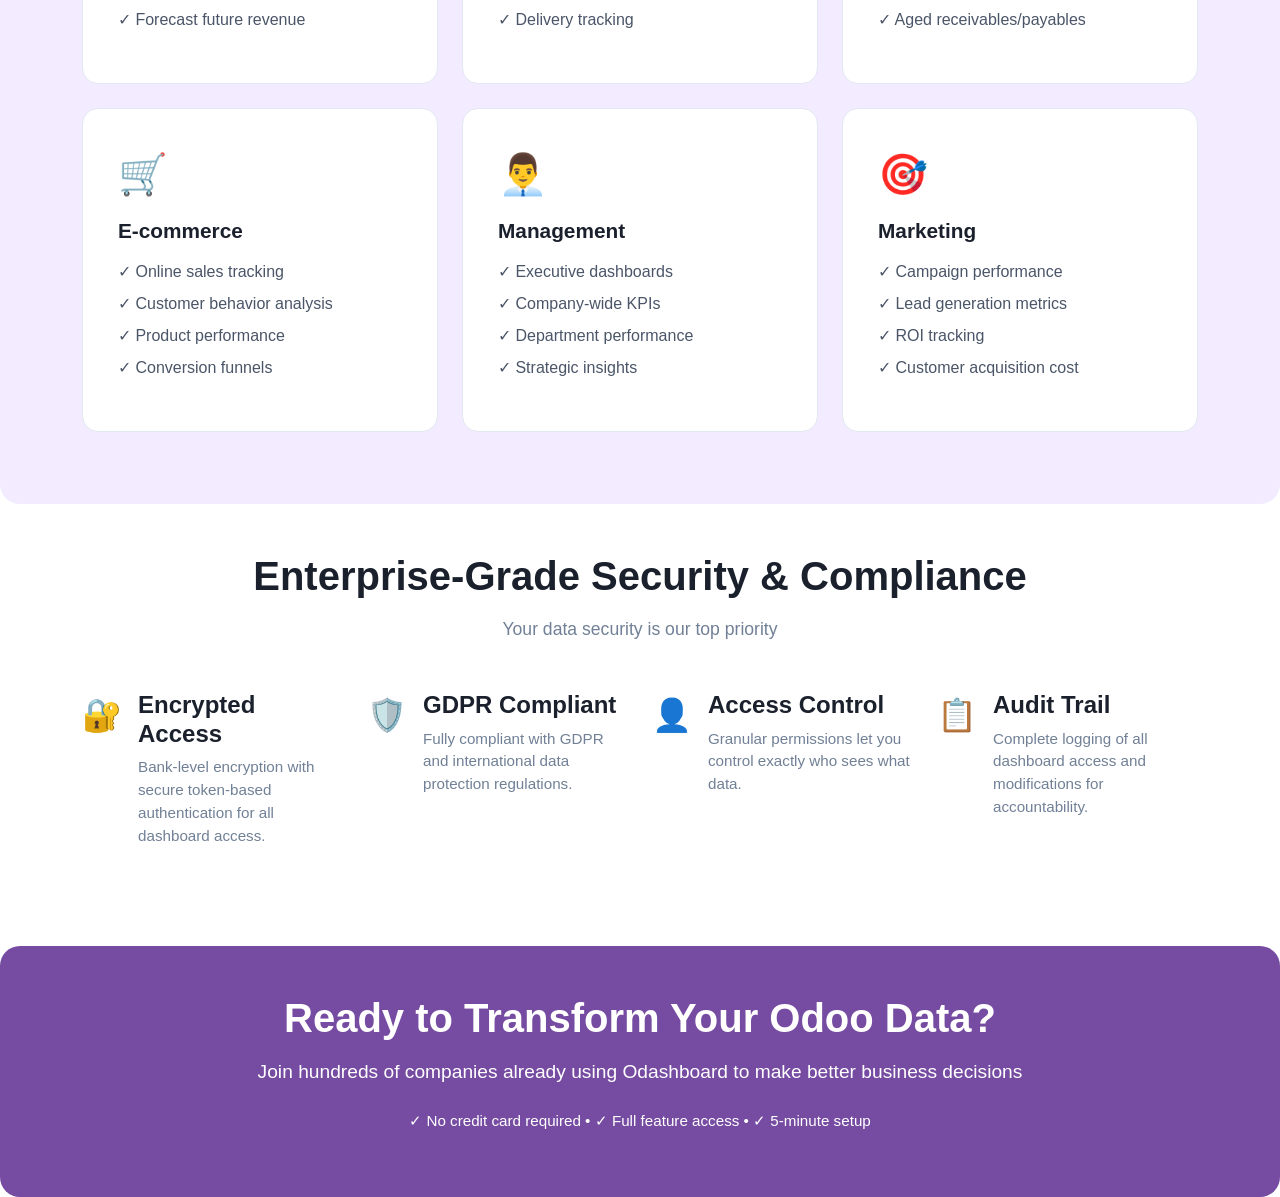
==== commit 82297efc: "Merge branch 'feature/fix_lde_review' into dev" ====
--- a/odashboard/static/description/index.html
+++ b/odashboard/static/description/index.html
@@ -100,7 +100,7 @@
     </section>
 
     <!-- Features Section -->
-    <section class="py-5" style="background-color: #f3ebff; padding-left: 30px; padding-right: 30px; border-radius:20px;">
+    <section class="py-5" style="background-color: #f3ebff; padding-left: 30px; padding-right: 30px">
         <div class="container">
             <h2 class="text-center mb-3" style="font-size: 2.5rem; font-weight: 700; color: #1a202c; ">
                 Powerful Features, Zero Complexity
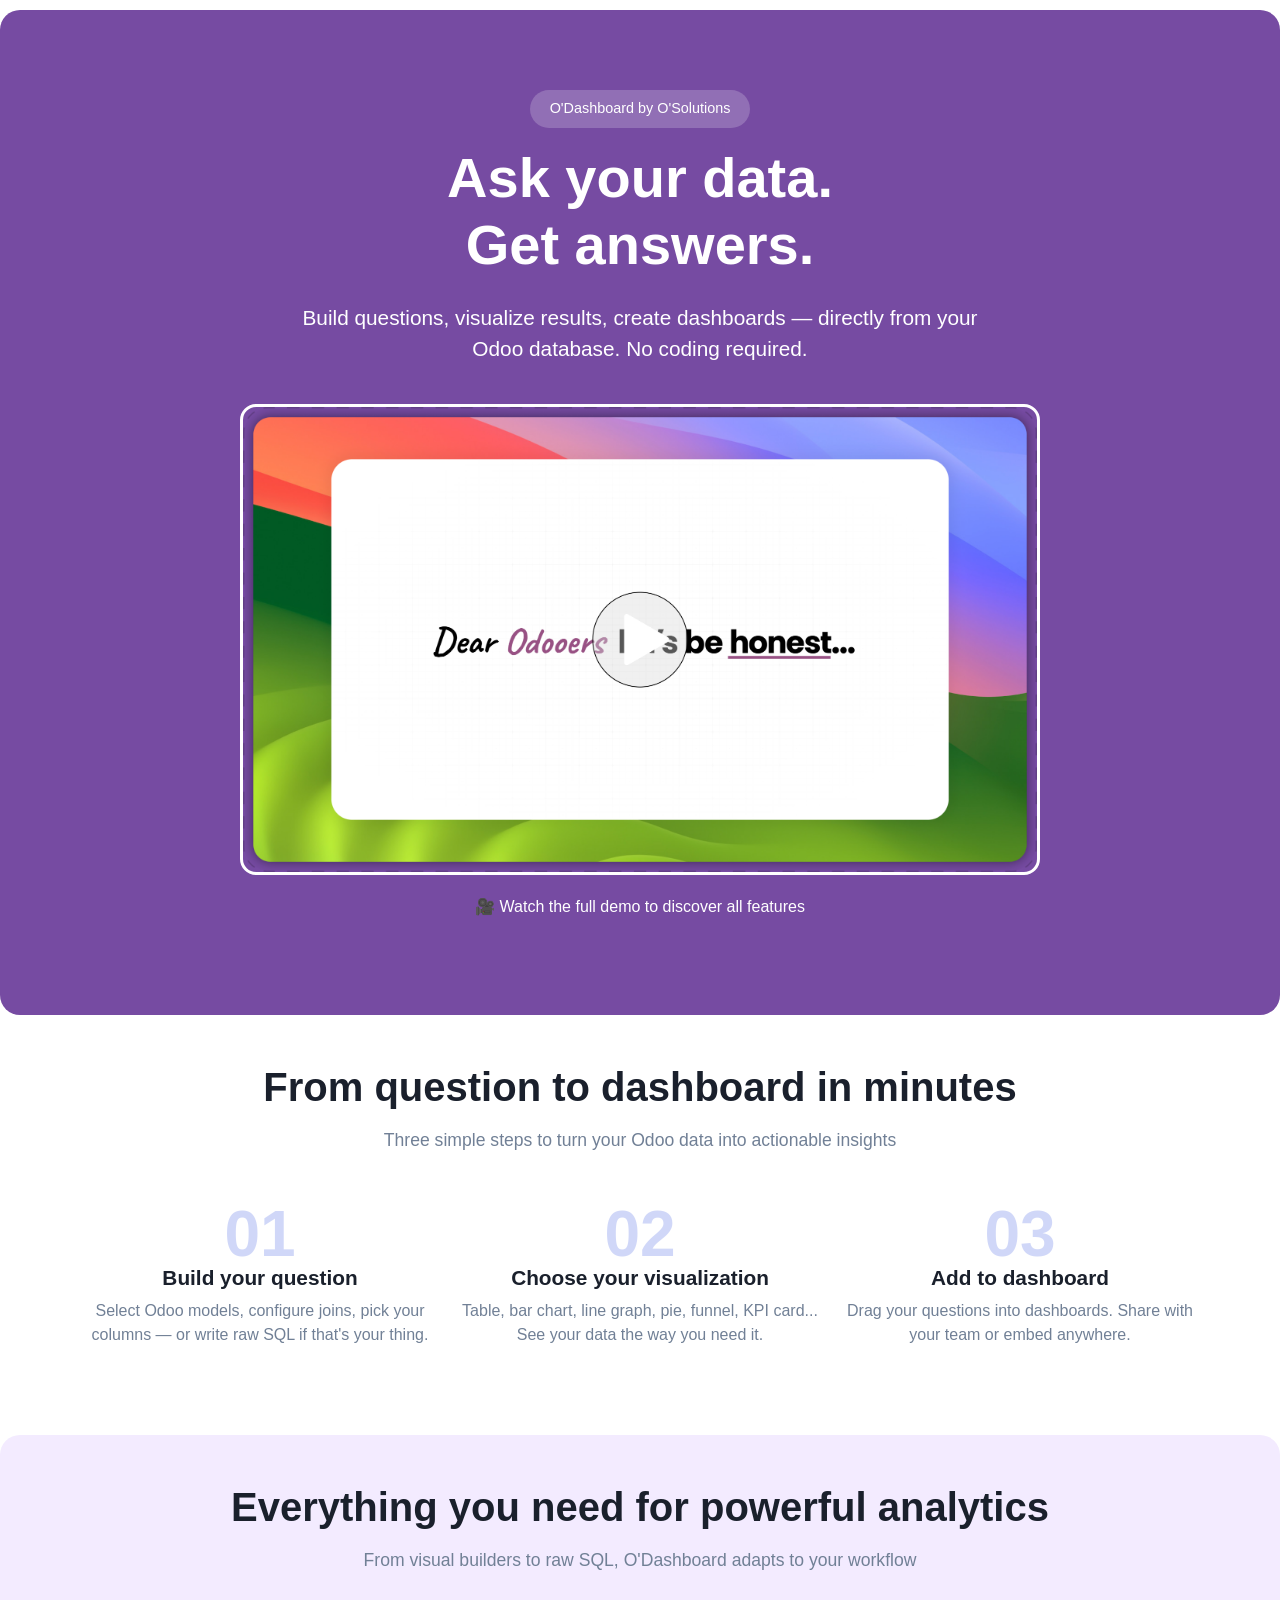
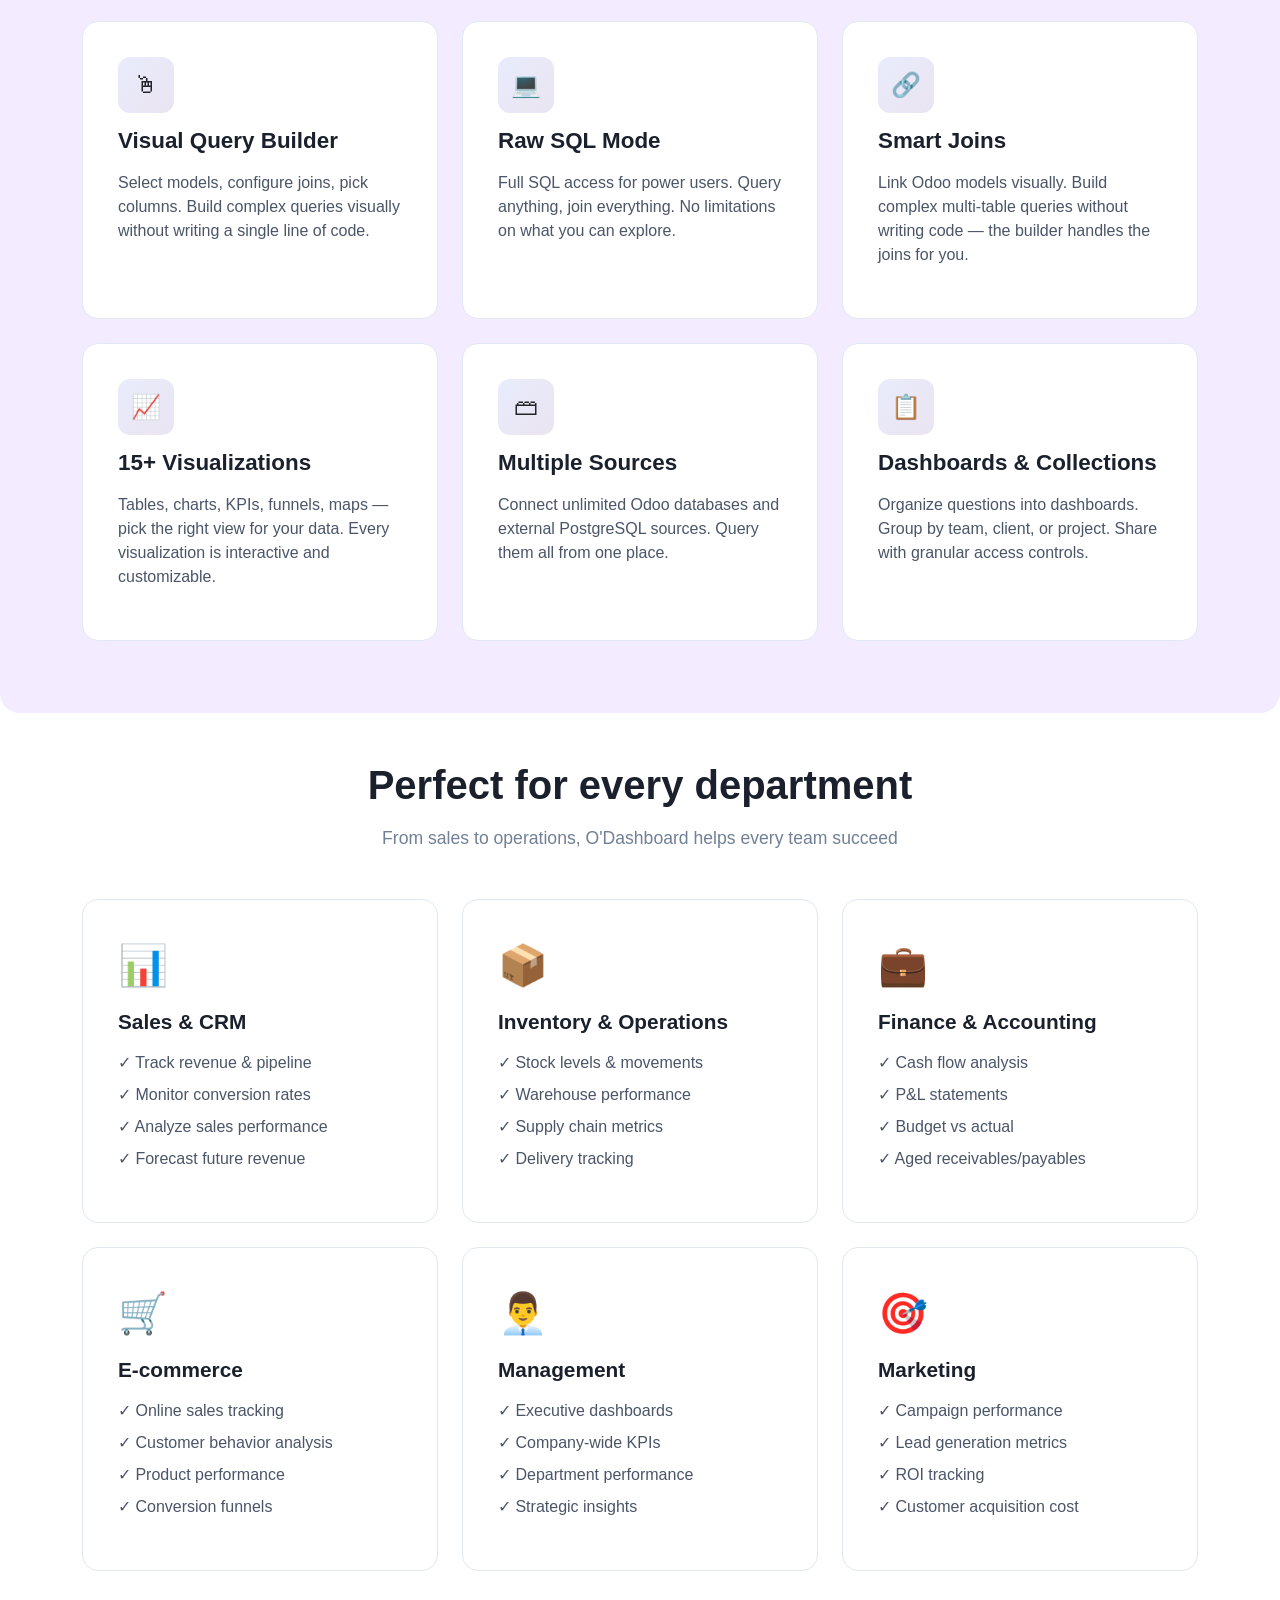
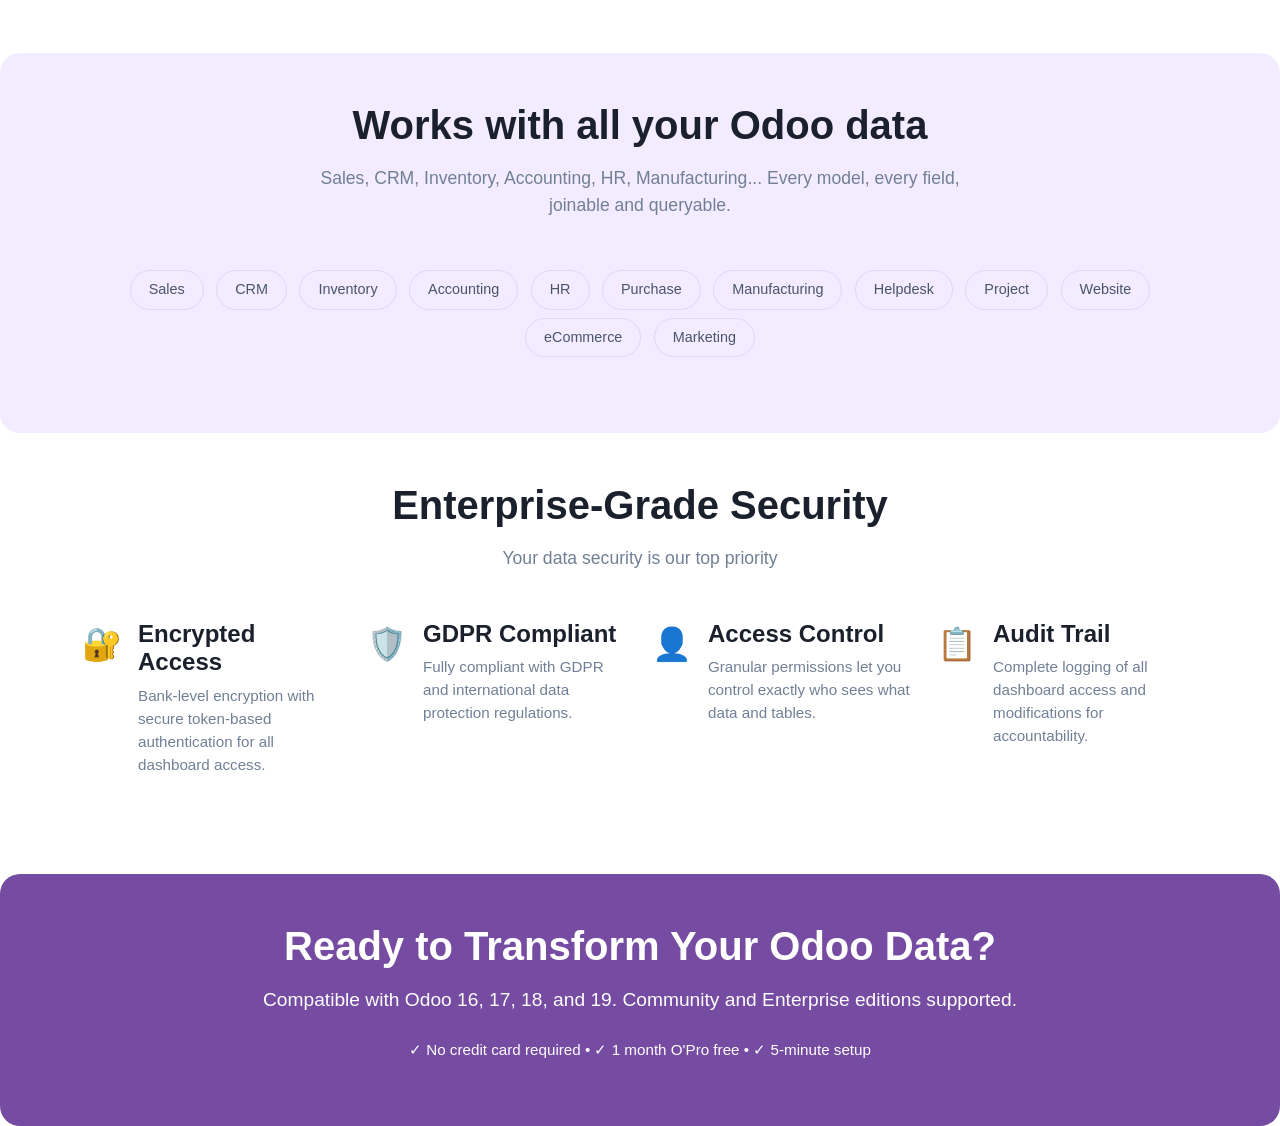
==== commit 6c9b85b7: "Update module name" ====
--- a/odashboard/static/description/index.html
+++ b/odashboard/static/description/index.html
@@ -3,9 +3,9 @@
 <head>
     <meta charset="utf-8">
     <meta name="viewport" content="width=device-width, initial-scale=1">
-    <title>Odashboard - Live Analytics Dashboards for Odoo</title>
-
-        <!-- Bootstrap 5 CSS CDN - VERSION PREVIEW POUR TEST LOCAL -->
+    <title>O'Dashboard - Ask Your Data, Get Answers</title>
+
+    <!-- Bootstrap 5 CSS CDN - VERSION PREVIEW POUR TEST LOCAL -->
     <link href="https://cdn.jsdelivr.net/npm/bootstrap@5.3.2/dist/css/bootstrap.min.css" rel="stylesheet">
 
     <!-- Bootstrap 5 CSS CDN -->
@@ -17,49 +17,67 @@
             color: #2c3e50;
         }
 
-        .hero {
+        .gradient-bg {
             background: linear-gradient(135deg, #667eea 0%, #764ba2 100%);
             color: white;
-            padding-top: 80px;
-            padding-bottom: 80px;
-        }
-
-        .usecases-section {
-            background: linear-gradient(135deg, #667eea 0%, #764ba2 100%);
-            color: white;
-        }
-
-        .stats-section {
-            background-color: #1a202c;
-            color: white;
-        }
-
-        .cta-section {
-            background: linear-gradient(135deg, #667eea 0%, #764ba2 100%);
-            color: white;
+        }
+
+        .light-bg {
+            background-color: #f3ebff;
+        }
+
+        .step-number {
+            font-size: 4rem;
+            font-weight: 800;
+            color: #667eea;
+            opacity: 0.3;
+            line-height: 1;
+        }
+
+        .feature-icon {
+            width: 56px;
+            height: 56px;
+            border-radius: 12px;
+            background: linear-gradient(135deg, rgba(102,126,234,0.15) 0%, rgba(118,75,162,0.15) 100%);
+            display: flex;
+            align-items: center;
+            justify-content: center;
+            font-size: 1.5rem;
+            margin-bottom: 15px;
+        }
+
+        .module-badge {
+            display: inline-block;
+            padding: 8px 18px;
+            border-radius: 50px;
+            background-color: #f3ebff;
+            border: 1px solid #e2d6f5;
+            font-size: 0.9rem;
+            color: #4a5568;
+            margin: 4px;
         }
     </style>
 </head>
 <body>
     <!-- Hero Section -->
-    <section class="text-center" style="background-color:#764ba2; color: white; padding-top: 80px; padding-bottom: 80px;border-radius:20px; margin-top:10px;">
+    <section class="text-center" style="background-color:#764ba2; color: white; padding-top: 80px; padding-bottom: 80px; border-radius: 20px; margin-top: 10px;">
         <div class="container">
             <div class="mb-3">
                 <span style="font-size: 0.9rem; padding: 8px 20px; background-color: rgba(255,255,255,0.2); border-radius: 50px; display: inline-block; font-weight: 500;">
-                    🚀 No Code Required
+                    O'Dashboard by O'Solutions
                 </span>
             </div>
             <h1 class="mb-4" style="font-size: 3.5rem; font-weight: 800; color: white;">
-                Live Analytics Dashboards<br/>Made Simple
+                Ask your data.<br/>Get answers.
             </h1>
             <p class="lead mb-4" style="font-size: 1.3rem; max-width: 700px; margin-left: auto; margin-right: auto; color: white;">
-                Create beautiful, real-time dashboards in Odoo without coding or complex setup. Drag, drop, and visualize your data instantly.
+                Build questions, visualize results, create dashboards — directly from your Odoo database. No coding required.
             </p>
 
             <!-- Video -->
             <div style="max-width: 800px; margin-left: auto; margin-right: auto; margin-top: 40px; border-radius: 16px;">
                 <a href="https://youtu.be/8bpyYbYPUno" target="_blank" rel="noopener">
-                    <img src="youtube-link.png" alt="Odashboard Demo Video - Click to Watch" class="img-fluid" style="border: 3px solid white; border-radius: 16px;">
+                    <img src="youtube-link.png" alt="O'Dashboard Demo Video - Click to Watch" class="img-fluid" style="border: 3px solid white; border-radius: 16px;">
                 </a>
             </div>
             <p style="font-size: 1rem; margin-top: 20px; color: white;">
@@ -68,211 +86,159 @@
         </div>
     </section>
 
-        <section class="py-5" style="border-radius:10px; margin-top:10px;">
-        <div class="container">
+    <!-- How It Works - 3 Steps -->
+    <section class="py-5">
+        <div class="container">
+            <h2 class="text-center mb-3" style="font-size: 2.5rem; font-weight: 700; color: #1a202c;">
+                From question to dashboard in minutes
+            </h2>
+            <p class="text-center mb-5" style="font-size: 1.1rem; color: #718096; max-width: 600px; margin-left: auto; margin-right: auto;">
+                Three simple steps to turn your Odoo data into actionable insights
+            </p>
+
             <div class="row text-center">
-                <div class="col-md-3 col-sm-6 mb-3">
-                    <h3 class="mb-2" style="font-size: 2.5rem; font-weight: 800; color: #667eea;">
-                        5 min
-                    </h3>
-                    <p style="color: #a0aec0;">Average dashboard creation time</p>
-                </div>
-                <div class="col-md-3 col-sm-6 mb-3">
-                    <h3 class="mb-2" style="font-size: 2.5rem; font-weight: 800; color: #667eea;">
-                        0
-                    </h3>
-                    <p style="color: #a0aec0;">Lines of code required</p>
-                </div>
-                <div class="col-md-3 col-sm-6 mb-3">
-                    <h3 class="mb-2" style="font-size: 2.5rem; font-weight: 800; color: #667eea;">
-                        100%
-                    </h3>
-                    <p style="color: #a0aec0;">Real-time data sync</p>
-                </div>
-                <div class="col-md-3 col-sm-6 mb-3">
-                    <h3 class="mb-2" style="font-size: 2.5rem; font-weight: 800; color: #667eea;">
-                        ∞
-                    </h3>
-                    <p style="color: #a0aec0;">Customization possibilities</p>
-                </div>
-            </div>
-        </div>
-    </section>
-
-    <!-- Features Section -->
-    <section class="py-5" style="background-color: #f3ebff; padding-left: 30px; padding-right: 30px">
-        <div class="container">
-            <h2 class="text-center mb-3" style="font-size: 2.5rem; font-weight: 700; color: #1a202c; ">
-                Powerful Features, Zero Complexity
-            </h2>
-            <p class="text-center mb-5" style="font-size: 1.1rem; color: #718096; max-width: 600px; margin-left: auto; margin-right: auto;">
-                Everything you need to transform your Odoo data into actionable insights
-            </p>
-
-            <div class="row">
-                <div class="col-md-4 mb-4">
-                    <div class="card h-100" style="border-radius: 16px; border: 1px solid #e2e8f0;">
-                        <div class="card-body" style="padding: 35px;">
-                            <div style="font-size: 3rem; margin-bottom: 15px;">🎨</div>
-                            <h3 class="mb-3" style="font-size: 1.4rem; font-weight: 600; color: #1a202c;">
-                                Drag & Drop Builder
-                            </h3>
-                            <p style="color: #4a5568;">
-                                Build professional dashboards in minutes with our intuitive drag-and-drop interface. No technical skills required.
-                            </p>
-                        </div>
-                    </div>
-                </div>
-
-                <div class="col-md-4 mb-4">
-                    <div class="card h-100" style="border-radius: 16px; border: 1px solid #e2e8f0;">
-                        <div class="card-body" style="padding: 35px;">
-                            <div style="font-size: 3rem; margin-bottom: 15px;">⚡</div>
-                            <h3 class="mb-3" style="font-size: 1.4rem; font-weight: 600; color: #1a202c;">
-                                Real-Time Data Sync
-                            </h3>
-                            <p style="color: #4a5568;">
-                                Your dashboards automatically update with live data from your Odoo database. Always current, always accurate.
-                            </p>
-                        </div>
-                    </div>
-                </div>
-
-                <div class="col-md-4 mb-4">
-                    <div class="card h-100" style="border-radius: 16px; border: 1px solid #e2e8f0;">
-                        <div class="card-body" style="padding: 35px;">
-                            <div style="font-size: 3rem; margin-bottom: 15px;">🎯</div>
-                            <h3 class="mb-3" style="font-size: 1.4rem; font-weight: 600; color: #1a202c;">
-                                Fully Customizable
-                            </h3>
-                            <p style="color: #4a5568;">
-                                Adapt every dashboard to your specific business needs. Choose from multiple visualization types and layouts.
-                            </p>
-                        </div>
-                    </div>
-                </div>
-
-                <div class="col-md-4 mb-4">
-                    <div class="card h-100" style="border-radius: 16px; border: 1px solid #e2e8f0;">
-                        <div class="card-body" style="padding: 35px;">
-                            <div style="font-size: 3rem; margin-bottom: 15px;">🔒</div>
-                            <h3 class="mb-3" style="font-size: 1.4rem; font-weight: 600; color: #1a202c;">
-                                Enterprise Security
-                            </h3>
-                            <p style="color: #4a5568;">
-                                Bank-level encryption, GDPR compliance, and granular access controls keep your data safe and secure.
-                            </p>
-                        </div>
-                    </div>
-                </div>
-
-                <div class="col-md-4 mb-4">
-                    <div class="card h-100" style="border-radius: 16px; border: 1px solid #e2e8f0;">
-                        <div class="card-body" style="padding: 35px;">
-                            <div style="font-size: 3rem; margin-bottom: 15px;">📊</div>
-                            <h3 class="mb-3" style="font-size: 1.4rem; font-weight: 600; color: #1a202c;">
-                                Rich Visualizations
-                            </h3>
-                            <p style="color: #4a5568;">
-                                Display your data with charts, graphs, tables, KPI blocks, and more. Make data beautiful and understandable.
-                            </p>
-                        </div>
-                    </div>
-                </div>
-
-                <div class="col-md-4 mb-4">
-                    <div class="card h-100" style="border-radius: 16px; border: 1px solid #e2e8f0;">
-                        <div class="card-body" style="padding: 35px;">
-                            <div style="font-size: 3rem; margin-bottom: 15px;">🌐</div>
-                            <h3 class="mb-3" style="font-size: 1.4rem; font-weight: 600; color: #1a202c;">
-                                Share & Collaborate
-                            </h3>
-                            <p style="color: #4a5568;">
-                                Share dashboards with your team or clients. Control permissions and keep everyone on the same page.
-                            </p>
-                        </div>
-                    </div>
-                </div>
-            </div>
-
-            <div class="alert alert-info mt-4" style="border-left: 4px solid #667eea; border-radius: 8px;">
-                <h4 class="mb-2" style="color: #667eea; font-weight: 600;">
-                    💡 Built for Odoo Users
-                </h4>
-                <p class="mb-0" style="color: #4a5568;">
-                    Odashboard is designed specifically for Odoo, ensuring seamless integration with all your modules - from Sales and CRM to Inventory, Accounting, and beyond.
-                </p>
-            </div>
-        </div>
-    </section>
-
-    <!-- Benefits Section -->
-    <section class="py-5 bg-white">
-        <div class="container">
-            <h2 class="text-center mb-3" style="font-size: 2.5rem; font-weight: 700; color: #1a202c;">
-                Why Choose Odashboard?
-            </h2>
-            <p class="text-center mb-5" style="font-size: 1.1rem; color: #718096; max-width: 600px; margin-left: auto; margin-right: auto;">
-                Stop exporting data to spreadsheets. Start making decisions with live insights.
-            </p>
-
-            <div class="row text-center">
-                <div class="col-md-3 col-sm-6 mb-4">
-                    <div style="font-size: 3rem; margin-bottom: 10px;">⏱️</div>
-                    <h4 class="mb-2" style="font-size: 1.2rem; font-weight: 600; color: #1a202c;">
-                        Save Time
+                <div class="col-md-4 mb-4">
+                    <div class="step-number">01</div>
+                    <h4 class="mb-2" style="font-size: 1.3rem; font-weight: 600; color: #1a202c;">
+                        Build your question
                     </h4>
                     <p style="color: #718096;">
-                        Build dashboards in minutes, not days. No waiting for IT or developers.
+                        Select Odoo models, configure joins, pick your columns — or write raw SQL if that's your thing.
                     </p>
                 </div>
-
-                <div class="col-md-3 col-sm-6 mb-4">
-                    <div style="font-size: 3rem; margin-bottom: 10px;">💰</div>
-                    <h4 class="mb-2" style="font-size: 1.2rem; font-weight: 600; color: #1a202c;">
-                        Reduce Costs
+                <div class="col-md-4 mb-4">
+                    <div class="step-number">02</div>
+                    <h4 class="mb-2" style="font-size: 1.3rem; font-weight: 600; color: #1a202c;">
+                        Choose your visualization
                     </h4>
                     <p style="color: #718096;">
-                        Eliminate expensive BI tools and manual reporting processes.
+                        Table, bar chart, line graph, pie, funnel, KPI card... See your data the way you need it.
                     </p>
                 </div>
-
-                <div class="col-md-3 col-sm-6 mb-4">
-                    <div style="font-size: 3rem; margin-bottom: 10px;">📈</div>
-                    <h4 class="mb-2" style="font-size: 1.2rem; font-weight: 600; color: #1a202c;">
-                        Better Decisions
+                <div class="col-md-4 mb-4">
+                    <div class="step-number">03</div>
+                    <h4 class="mb-2" style="font-size: 1.3rem; font-weight: 600; color: #1a202c;">
+                        Add to dashboard
                     </h4>
                     <p style="color: #718096;">
-                        Access real-time data to make informed business decisions faster.
+                        Drag your questions into dashboards. Share with your team or embed anywhere.
                     </p>
                 </div>
-
-                <div class="col-md-3 col-sm-6 mb-4">
-                    <div style="font-size: 3rem; margin-bottom: 10px;">👥</div>
-                    <h4 class="mb-2" style="font-size: 1.2rem; font-weight: 600; color: #1a202c;">
-                        Empower Teams
-                    </h4>
-                    <p style="color: #718096;">
-                        Give every team member the data they need, when they need it.
-                    </p>
+            </div>
+        </div>
+    </section>
+
+    <!-- Features Section -->
+    <section class="py-5" style="background-color: #f3ebff; padding-left: 30px; padding-right: 30px; border-radius: 20px;">
+        <div class="container">
+            <h2 class="text-center mb-3" style="font-size: 2.5rem; font-weight: 700; color: #1a202c;">
+                Everything you need for powerful analytics
+            </h2>
+            <p class="text-center mb-5" style="font-size: 1.1rem; color: #718096; max-width: 600px; margin-left: auto; margin-right: auto;">
+                From visual builders to raw SQL, O'Dashboard adapts to your workflow
+            </p>
+
+            <div class="row">
+                <div class="col-md-4 mb-4">
+                    <div class="card h-100" style="border-radius: 16px; border: 1px solid #e2e8f0;">
+                        <div class="card-body" style="padding: 35px;">
+                            <div class="feature-icon">&#128433;</div>
+                            <h3 class="mb-3" style="font-size: 1.4rem; font-weight: 600; color: #1a202c;">
+                                Visual Query Builder
+                            </h3>
+                            <p style="color: #4a5568;">
+                                Select models, configure joins, pick columns. Build complex queries visually without writing a single line of code.
+                            </p>
+                        </div>
+                    </div>
+                </div>
+
+                <div class="col-md-4 mb-4">
+                    <div class="card h-100" style="border-radius: 16px; border: 1px solid #e2e8f0;">
+                        <div class="card-body" style="padding: 35px;">
+                            <div class="feature-icon">&#128187;</div>
+                            <h3 class="mb-3" style="font-size: 1.4rem; font-weight: 600; color: #1a202c;">
+                                Raw SQL Mode
+                            </h3>
+                            <p style="color: #4a5568;">
+                                Full SQL access for power users. Query anything, join everything. No limitations on what you can explore.
+                            </p>
+                        </div>
+                    </div>
+                </div>
+
+                <div class="col-md-4 mb-4">
+                    <div class="card h-100" style="border-radius: 16px; border: 1px solid #e2e8f0;">
+                        <div class="card-body" style="padding: 35px;">
+                            <div class="feature-icon">&#128279;</div>
+                            <h3 class="mb-3" style="font-size: 1.4rem; font-weight: 600; color: #1a202c;">
+                                Smart Joins
+                            </h3>
+                            <p style="color: #4a5568;">
+                                Link Odoo models visually. Build complex multi-table queries without writing code — the builder handles the joins for you.
+                            </p>
+                        </div>
+                    </div>
+                </div>
+
+                <div class="col-md-4 mb-4">
+                    <div class="card h-100" style="border-radius: 16px; border: 1px solid #e2e8f0;">
+                        <div class="card-body" style="padding: 35px;">
+                            <div class="feature-icon">&#128200;</div>
+                            <h3 class="mb-3" style="font-size: 1.4rem; font-weight: 600; color: #1a202c;">
+                                15+ Visualizations
+                            </h3>
+                            <p style="color: #4a5568;">
+                                Tables, charts, KPIs, funnels, maps — pick the right view for your data. Every visualization is interactive and customizable.
+                            </p>
+                        </div>
+                    </div>
+                </div>
+
+                <div class="col-md-4 mb-4">
+                    <div class="card h-100" style="border-radius: 16px; border: 1px solid #e2e8f0;">
+                        <div class="card-body" style="padding: 35px;">
+                            <div class="feature-icon">&#128451;</div>
+                            <h3 class="mb-3" style="font-size: 1.4rem; font-weight: 600; color: #1a202c;">
+                                Multiple Sources
+                            </h3>
+                            <p style="color: #4a5568;">
+                                Connect unlimited Odoo databases and external PostgreSQL sources. Query them all from one place.
+                            </p>
+                        </div>
+                    </div>
+                </div>
+
+                <div class="col-md-4 mb-4">
+                    <div class="card h-100" style="border-radius: 16px; border: 1px solid #e2e8f0;">
+                        <div class="card-body" style="padding: 35px;">
+                            <div class="feature-icon">&#128203;</div>
+                            <h3 class="mb-3" style="font-size: 1.4rem; font-weight: 600; color: #1a202c;">
+                                Dashboards & Collections
+                            </h3>
+                            <p style="color: #4a5568;">
+                                Organize questions into dashboards. Group by team, client, or project. Share with granular access controls.
+                            </p>
+                        </div>
+                    </div>
                 </div>
             </div>
         </div>
     </section>
 
     <!-- Use Cases Section -->
-    <section class="py-5" style="background-color: #f3ebff; padding-left: 30px; padding-right: 30px;border-radius:20px; margin-top:10px;">
+    <section class="py-5">
         <div class="container">
             <h2 class="text-center mb-3" style="font-size: 2.5rem; font-weight: 700; color: #1a202c;">
-                Perfect For Every Department
+                Perfect for every department
             </h2>
             <p class="text-center mb-5" style="font-size: 1.1rem; color: #718096;">
-                From sales to operations, Odashboard helps every team succeed
+                From sales to operations, O'Dashboard helps every team succeed
             </p>
 
             <div class="row">
                 <div class="col-md-4 col-sm-6 mb-4">
-                    <div class="card h-100" style="border-radius: 16px; border: 1px solid #e2e8f0; background-color: white;">
+                    <div class="card h-100" style="border-radius: 16px; border: 1px solid #e2e8f0;">
                         <div class="card-body" style="padding: 35px;">
                             <div style="font-size: 2.5rem; margin-bottom: 15px;">📊</div>
                             <h4 class="mb-3" style="font-size: 1.3rem; font-weight: 600; color: #1a202c;">
@@ -289,7 +255,7 @@
                 </div>
 
                 <div class="col-md-4 col-sm-6 mb-4">
-                    <div class="card h-100" style="border-radius: 16px; border: 1px solid #e2e8f0; background-color: white;">
+                    <div class="card h-100" style="border-radius: 16px; border: 1px solid #e2e8f0;">
                         <div class="card-body" style="padding: 35px;">
                             <div style="font-size: 2.5rem; margin-bottom: 15px;">📦</div>
                             <h4 class="mb-3" style="font-size: 1.3rem; font-weight: 600; color: #1a202c;">
@@ -306,7 +272,7 @@
                 </div>
 
                 <div class="col-md-4 col-sm-6 mb-4">
-                    <div class="card h-100" style="border-radius: 16px; border: 1px solid #e2e8f0; background-color: white;">
+                    <div class="card h-100" style="border-radius: 16px; border: 1px solid #e2e8f0;">
                         <div class="card-body" style="padding: 35px;">
                             <div style="font-size: 2.5rem; margin-bottom: 15px;">💼</div>
                             <h4 class="mb-3" style="font-size: 1.3rem; font-weight: 600; color: #1a202c;">
@@ -323,7 +289,7 @@
                 </div>
 
                 <div class="col-md-4 col-sm-6 mb-4">
-                    <div class="card h-100" style="border-radius: 16px; border: 1px solid #e2e8f0; background-color: white;">
+                    <div class="card h-100" style="border-radius: 16px; border: 1px solid #e2e8f0;">
                         <div class="card-body" style="padding: 35px;">
                             <div style="font-size: 2.5rem; margin-bottom: 15px;">🛒</div>
                             <h4 class="mb-3" style="font-size: 1.3rem; font-weight: 600; color: #1a202c;">
@@ -340,9 +306,9 @@
                 </div>
 
                 <div class="col-md-4 col-sm-6 mb-4">
-                    <div class="card h-100" style="border-radius: 16px; border: 1px solid #e2e8f0; background-color: white;">
-                        <div class="card-body" style="padding: 35px;">
-                            <div style="font-size: 2.5rem; margin-bottom: 15px;">👨‍💼</div>
+                    <div class="card h-100" style="border-radius: 16px; border: 1px solid #e2e8f0;">
+                        <div class="card-body" style="padding: 35px;">
+                            <div style="font-size: 2.5rem; margin-bottom: 15px;">&#128104;&#8205;&#128188;</div>
                             <h4 class="mb-3" style="font-size: 1.3rem; font-weight: 600; color: #1a202c;">
                                 Management
                             </h4>
@@ -357,7 +323,7 @@
                 </div>
 
                 <div class="col-md-4 col-sm-6 mb-4">
-                    <div class="card h-100" style="border-radius: 16px; border: 1px solid #e2e8f0; background-color: white;">
+                    <div class="card h-100" style="border-radius: 16px; border: 1px solid #e2e8f0;">
                         <div class="card-body" style="padding: 35px;">
                             <div style="font-size: 2.5rem; margin-bottom: 15px;">🎯</div>
                             <h4 class="mb-3" style="font-size: 1.3rem; font-weight: 600; color: #1a202c;">
@@ -376,11 +342,38 @@
         </div>
     </section>
 
+    <!-- Works with all Odoo modules -->
+    <section class="py-5" style="background-color: #f3ebff; padding-left: 30px; padding-right: 30px; border-radius: 20px; margin-top: 10px;">
+        <div class="container text-center">
+            <h2 class="mb-3" style="font-size: 2.5rem; font-weight: 700; color: #1a202c;">
+                Works with all your Odoo data
+            </h2>
+            <p class="mb-5" style="font-size: 1.1rem; color: #718096; max-width: 700px; margin-left: auto; margin-right: auto;">
+                Sales, CRM, Inventory, Accounting, HR, Manufacturing... Every model, every field, joinable and queryable.
+            </p>
+
+            <div class="mb-4">
+                <span class="module-badge">Sales</span>
+                <span class="module-badge">CRM</span>
+                <span class="module-badge">Inventory</span>
+                <span class="module-badge">Accounting</span>
+                <span class="module-badge">HR</span>
+                <span class="module-badge">Purchase</span>
+                <span class="module-badge">Manufacturing</span>
+                <span class="module-badge">Helpdesk</span>
+                <span class="module-badge">Project</span>
+                <span class="module-badge">Website</span>
+                <span class="module-badge">eCommerce</span>
+                <span class="module-badge">Marketing</span>
+            </div>
+        </div>
+    </section>
+
     <!-- Security Section -->
     <section class="py-5 bg-white">
         <div class="container">
             <h2 class="text-center mb-3" style="font-size: 2.5rem; font-weight: 700; color: #1a202c;">
-                Enterprise-Grade Security & Compliance
+                Enterprise-Grade Security
             </h2>
             <p class="text-center mb-5" style="font-size: 1.1rem; color: #718096; max-width: 600px; margin-left: auto; margin-right: auto;">
                 Your data security is our top priority
@@ -423,7 +416,7 @@
                                 Access Control
                             </h4>
                             <p style="color: #718096; font-size: 0.95rem;">
-                                Granular permissions let you control exactly who sees what data.
+                                Granular permissions let you control exactly who sees what data and tables.
                             </p>
                         </div>
                     </div>
@@ -447,16 +440,16 @@
     </section>
 
     <!-- CTA Section -->
-    <section class="py-5 text-center" style="background-color:#764ba2; color: white;border-radius:20px; margin-top:10px;">
+    <section class="py-5 text-center" style="background-color:#764ba2; color: white; border-radius: 20px; margin-top: 10px;">
         <div class="container">
             <h2 class="mb-3" style="font-size: 2.5rem; font-weight: 700; color: white;">
                 Ready to Transform Your Odoo Data?
             </h2>
             <p class="mb-4" style="font-size: 1.2rem; color: white;">
-                Join hundreds of companies already using Odashboard to make better business decisions
+                Compatible with Odoo 16, 17, 18, and 19. Community and Enterprise editions supported.
             </p>
             <p style="font-size: 0.95rem; margin-top: 20px; color: white;">
-                ✓ No credit card required • ✓ Full feature access • ✓ 5-minute setup
+                &#10003; No credit card required &bull; &#10003; 1 month O'Pro free &bull; &#10003; 5-minute setup
             </p>
         </div>
     </section>
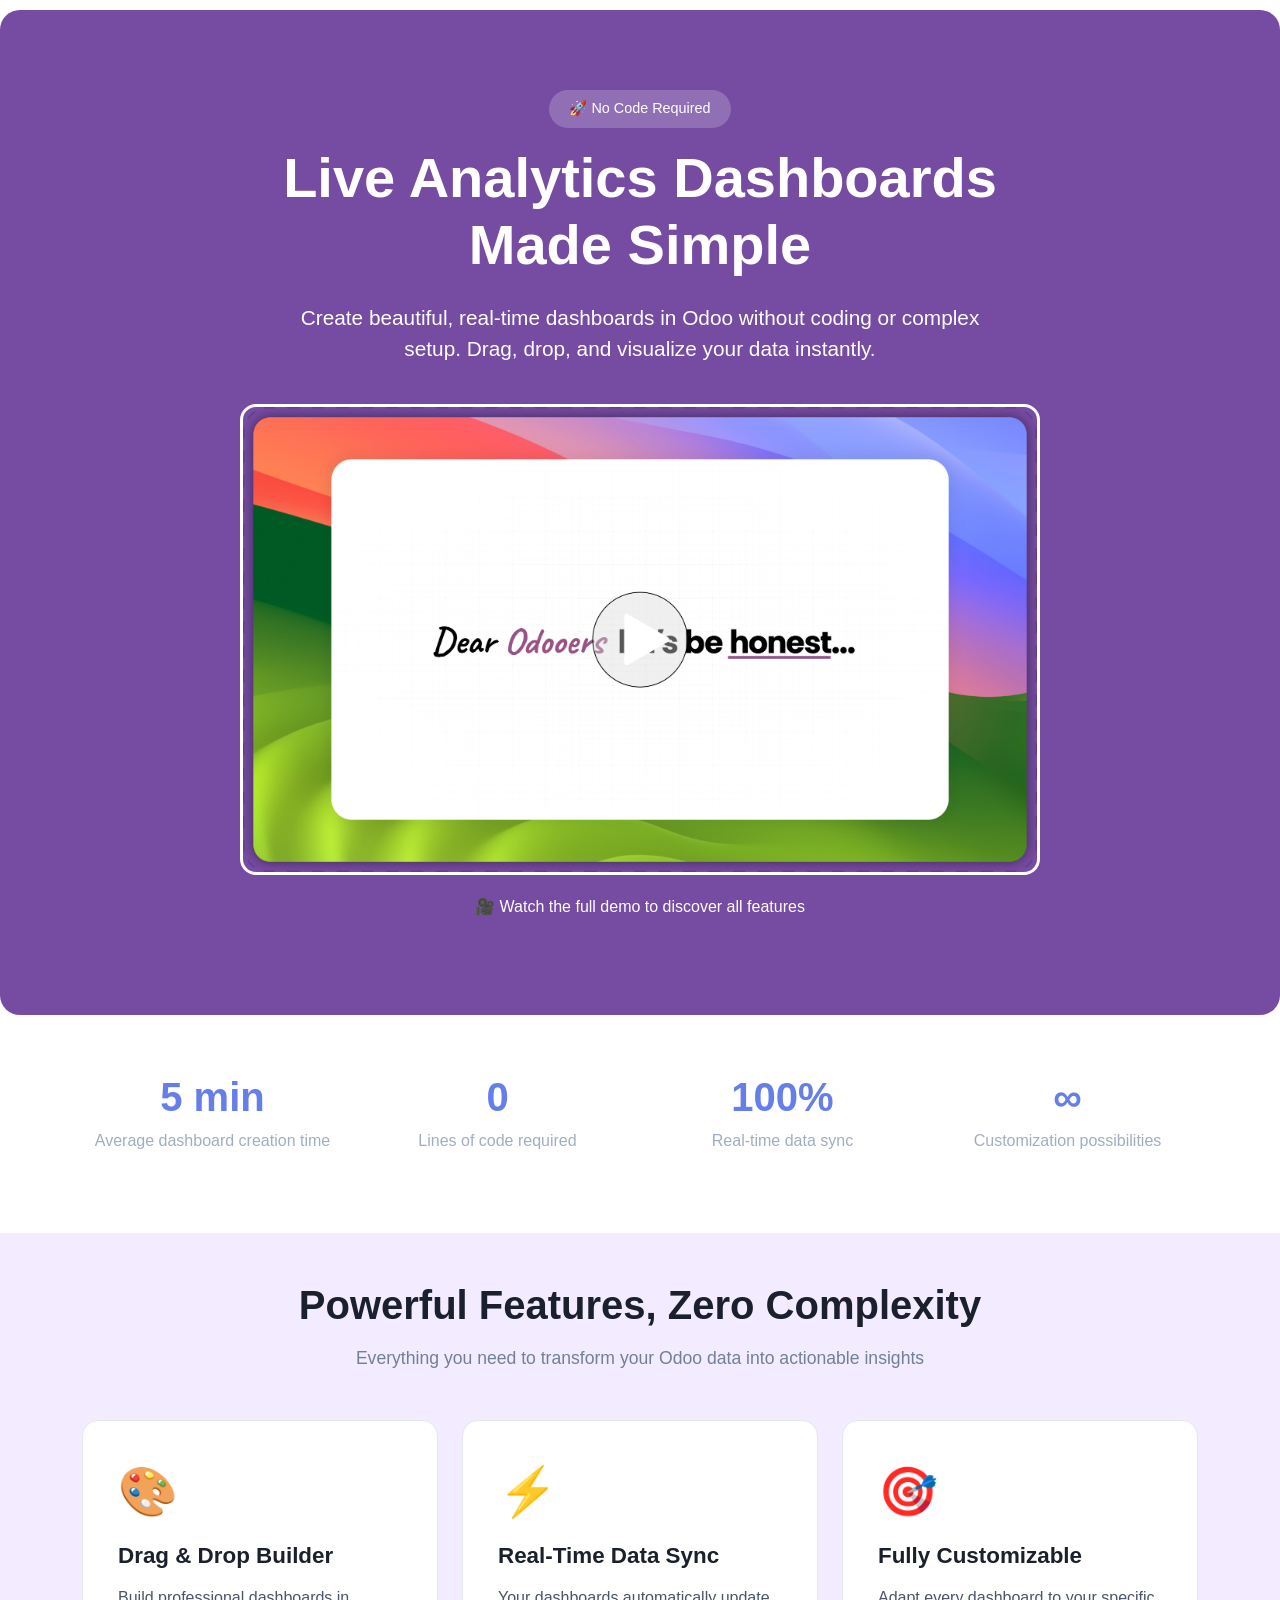
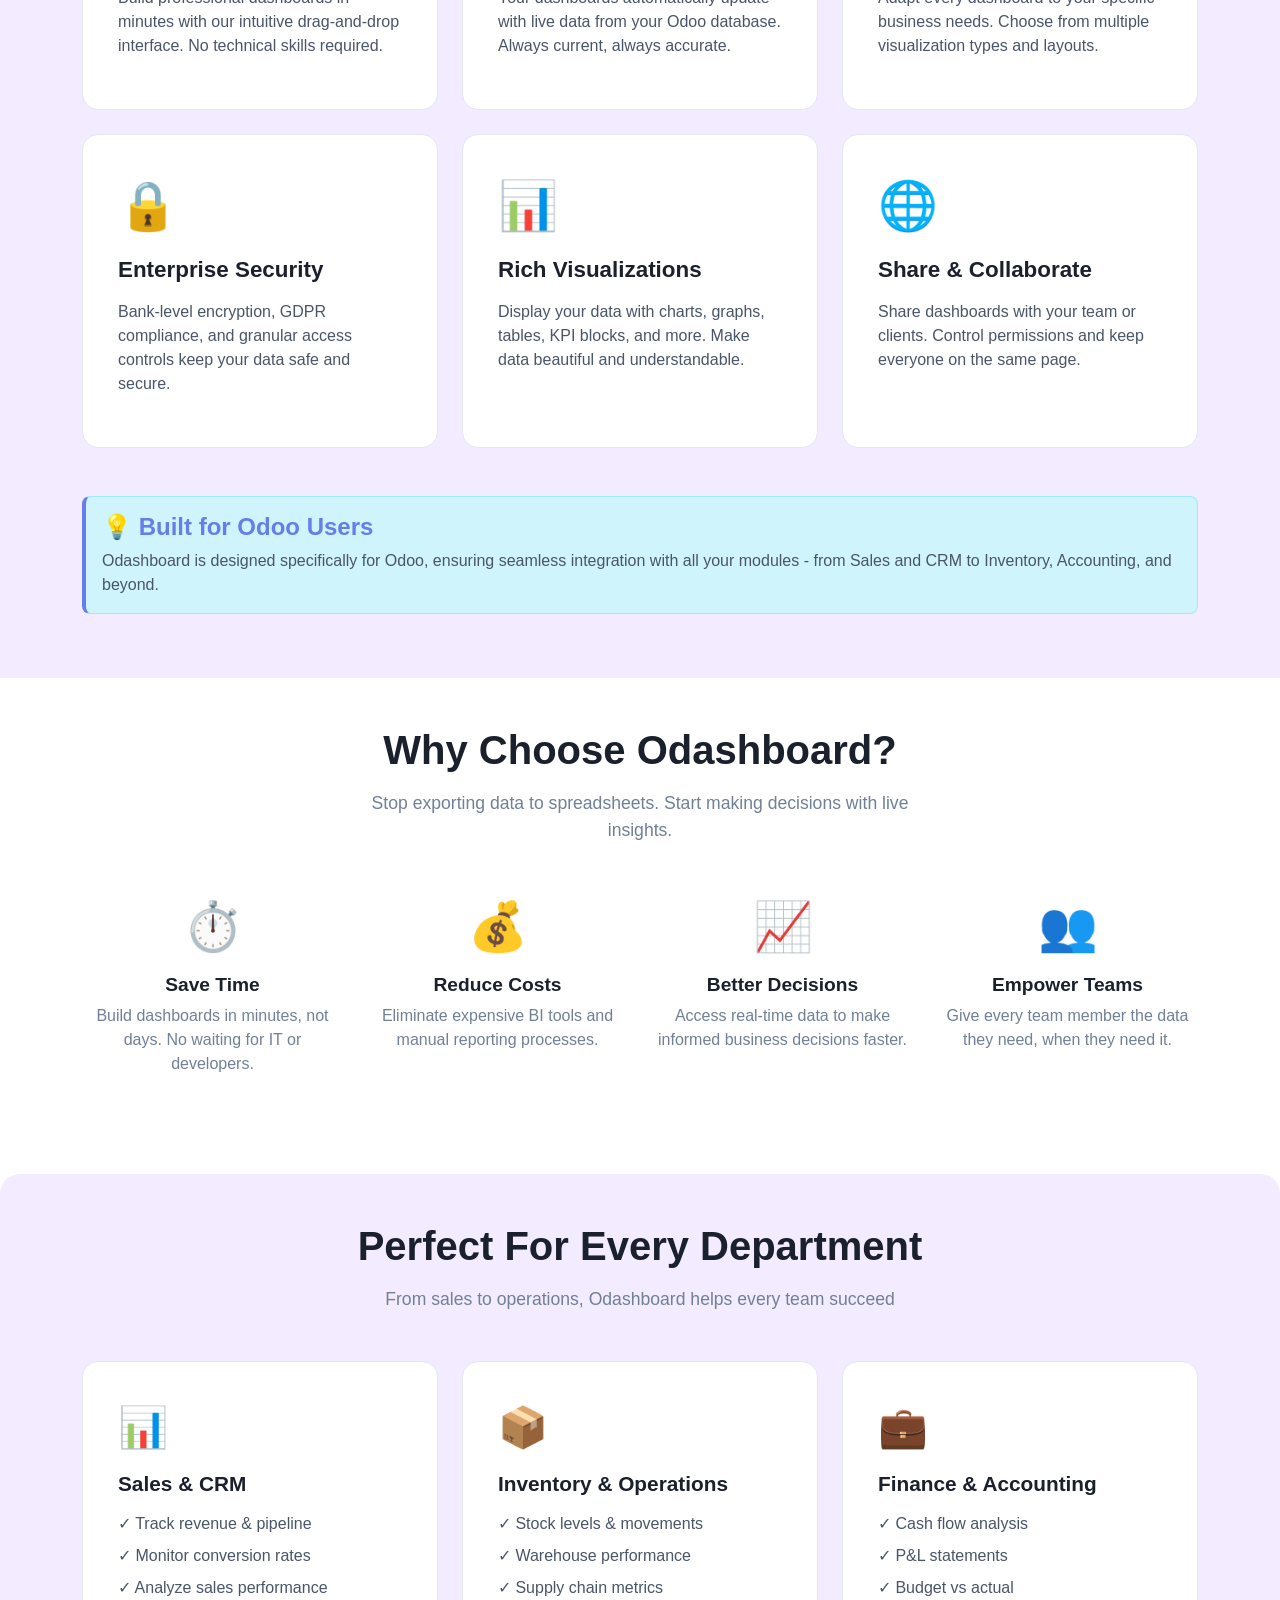
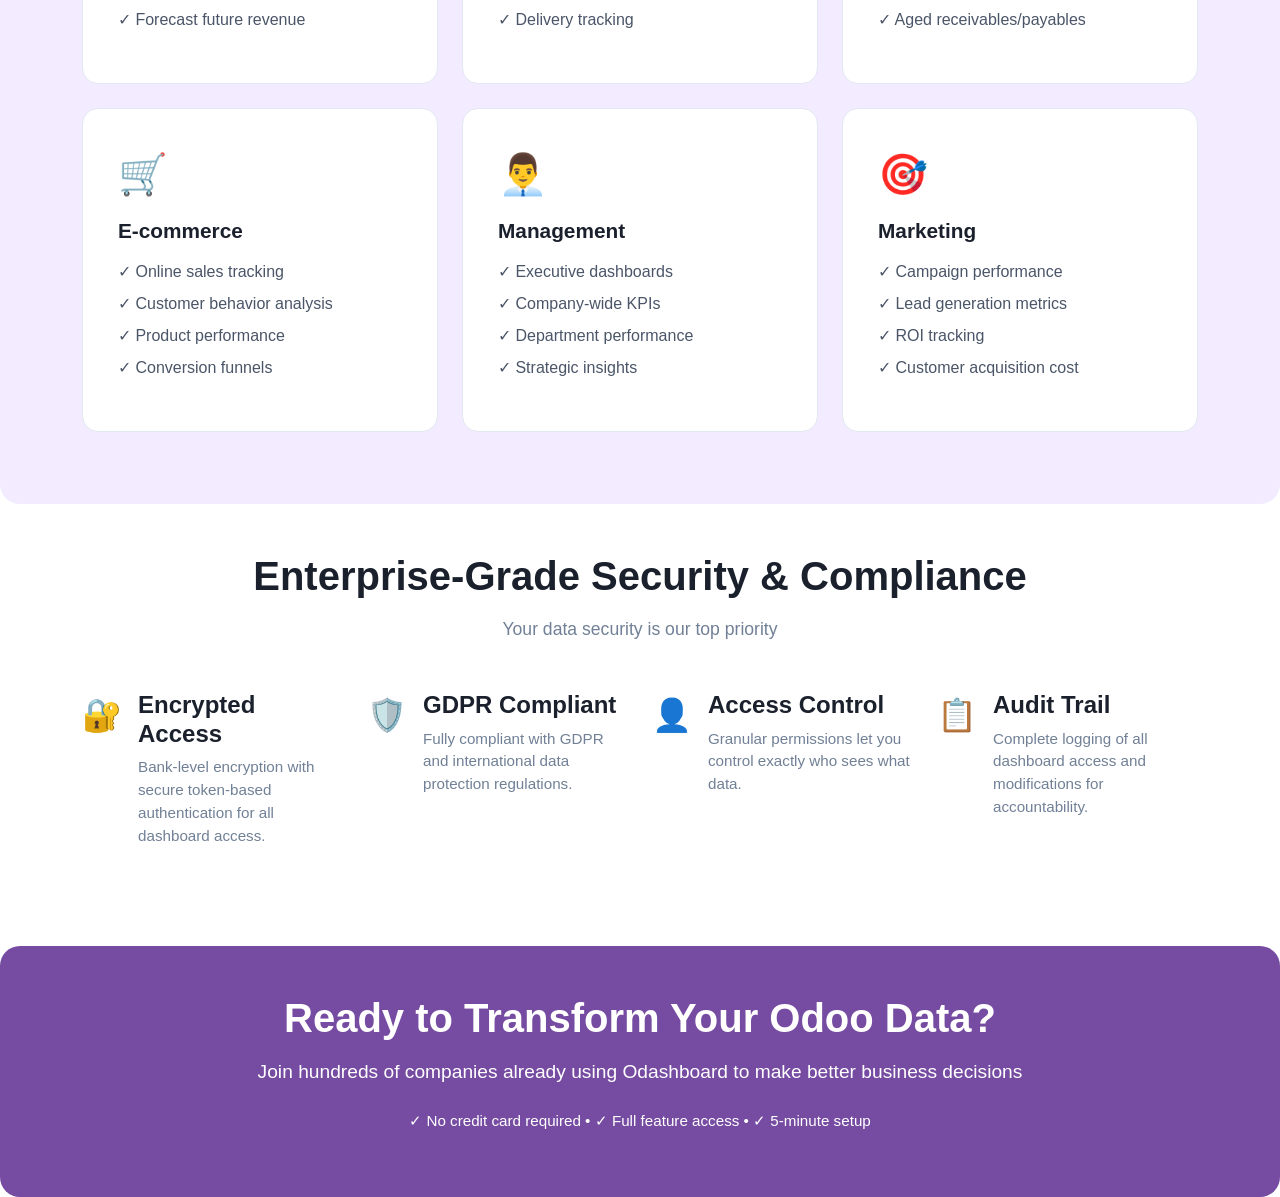
==== commit cceea6bf: "description folder" ====
--- a/odashboard/static/description/index.html
+++ b/odashboard/static/description/index.html
@@ -3,9 +3,9 @@
 <head>
     <meta charset="utf-8">
     <meta name="viewport" content="width=device-width, initial-scale=1">
-    <title>O'Dashboard - Ask Your Data, Get Answers</title>
-
-    <!-- Bootstrap 5 CSS CDN - VERSION PREVIEW POUR TEST LOCAL -->
+    <title>Odashboard - Live Analytics Dashboards for Odoo</title>
+
+        <!-- Bootstrap 5 CSS CDN - VERSION PREVIEW POUR TEST LOCAL -->
     <link href="https://cdn.jsdelivr.net/npm/bootstrap@5.3.2/dist/css/bootstrap.min.css" rel="stylesheet">
 
     <!-- Bootstrap 5 CSS CDN -->
@@ -17,67 +17,49 @@
             color: #2c3e50;
         }
 
-        .gradient-bg {
+        .hero {
+            background: linear-gradient(135deg, #667eea 0%, #764ba2 100%);
+            color: white;
+            padding-top: 80px;
+            padding-bottom: 80px;
+        }
+
+        .usecases-section {
             background: linear-gradient(135deg, #667eea 0%, #764ba2 100%);
             color: white;
         }
 
-        .light-bg {
-            background-color: #f3ebff;
+        .stats-section {
+            background-color: #1a202c;
+            color: white;
         }
 
-        .step-number {
-            font-size: 4rem;
-            font-weight: 800;
-            color: #667eea;
-            opacity: 0.3;
-            line-height: 1;
-        }
-
-        .feature-icon {
-            width: 56px;
-            height: 56px;
-            border-radius: 12px;
-            background: linear-gradient(135deg, rgba(102,126,234,0.15) 0%, rgba(118,75,162,0.15) 100%);
-            display: flex;
-            align-items: center;
-            justify-content: center;
-            font-size: 1.5rem;
-            margin-bottom: 15px;
-        }
-
-        .module-badge {
-            display: inline-block;
-            padding: 8px 18px;
-            border-radius: 50px;
-            background-color: #f3ebff;
-            border: 1px solid #e2d6f5;
-            font-size: 0.9rem;
-            color: #4a5568;
-            margin: 4px;
+        .cta-section {
+            background: linear-gradient(135deg, #667eea 0%, #764ba2 100%);
+            color: white;
         }
     </style>
 </head>
 <body>
     <!-- Hero Section -->
-    <section class="text-center" style="background-color:#764ba2; color: white; padding-top: 80px; padding-bottom: 80px; border-radius: 20px; margin-top: 10px;">
+    <section class="text-center" style="background-color:#764ba2; color: white; padding-top: 80px; padding-bottom: 80px;border-radius:20px; margin-top:10px;">
         <div class="container">
             <div class="mb-3">
                 <span style="font-size: 0.9rem; padding: 8px 20px; background-color: rgba(255,255,255,0.2); border-radius: 50px; display: inline-block; font-weight: 500;">
-                    O'Dashboard by O'Solutions
+                    🚀 No Code Required
                 </span>
             </div>
             <h1 class="mb-4" style="font-size: 3.5rem; font-weight: 800; color: white;">
-                Ask your data.<br/>Get answers.
+                Live Analytics Dashboards<br/>Made Simple
             </h1>
             <p class="lead mb-4" style="font-size: 1.3rem; max-width: 700px; margin-left: auto; margin-right: auto; color: white;">
-                Build questions, visualize results, create dashboards — directly from your Odoo database. No coding required.
+                Create beautiful, real-time dashboards in Odoo without coding or complex setup. Drag, drop, and visualize your data instantly.
             </p>
 
             <!-- Video -->
             <div style="max-width: 800px; margin-left: auto; margin-right: auto; margin-top: 40px; border-radius: 16px;">
                 <a href="https://youtu.be/8bpyYbYPUno" target="_blank" rel="noopener">
-                    <img src="youtube-link.png" alt="O'Dashboard Demo Video - Click to Watch" class="img-fluid" style="border: 3px solid white; border-radius: 16px;">
+                    <img src="youtube-link.png" alt="Odashboard Demo Video - Click to Watch" class="img-fluid" style="border: 3px solid white; border-radius: 16px;">
                 </a>
             </div>
             <p style="font-size: 1rem; margin-top: 20px; color: white;">
@@ -86,159 +68,211 @@
         </div>
     </section>
 
-    <!-- How It Works - 3 Steps -->
-    <section class="py-5">
-        <div class="container">
-            <h2 class="text-center mb-3" style="font-size: 2.5rem; font-weight: 700; color: #1a202c;">
-                From question to dashboard in minutes
+        <section class="py-5" style="border-radius:10px; margin-top:10px;">
+        <div class="container">
+            <div class="row text-center">
+                <div class="col-md-3 col-sm-6 mb-3">
+                    <h3 class="mb-2" style="font-size: 2.5rem; font-weight: 800; color: #667eea;">
+                        5 min
+                    </h3>
+                    <p style="color: #a0aec0;">Average dashboard creation time</p>
+                </div>
+                <div class="col-md-3 col-sm-6 mb-3">
+                    <h3 class="mb-2" style="font-size: 2.5rem; font-weight: 800; color: #667eea;">
+                        0
+                    </h3>
+                    <p style="color: #a0aec0;">Lines of code required</p>
+                </div>
+                <div class="col-md-3 col-sm-6 mb-3">
+                    <h3 class="mb-2" style="font-size: 2.5rem; font-weight: 800; color: #667eea;">
+                        100%
+                    </h3>
+                    <p style="color: #a0aec0;">Real-time data sync</p>
+                </div>
+                <div class="col-md-3 col-sm-6 mb-3">
+                    <h3 class="mb-2" style="font-size: 2.5rem; font-weight: 800; color: #667eea;">
+                        ∞
+                    </h3>
+                    <p style="color: #a0aec0;">Customization possibilities</p>
+                </div>
+            </div>
+        </div>
+    </section>
+
+    <!-- Features Section -->
+    <section class="py-5" style="background-color: #f3ebff; padding-left: 30px; padding-right: 30px">
+        <div class="container">
+            <h2 class="text-center mb-3" style="font-size: 2.5rem; font-weight: 700; color: #1a202c; ">
+                Powerful Features, Zero Complexity
             </h2>
             <p class="text-center mb-5" style="font-size: 1.1rem; color: #718096; max-width: 600px; margin-left: auto; margin-right: auto;">
-                Three simple steps to turn your Odoo data into actionable insights
+                Everything you need to transform your Odoo data into actionable insights
+            </p>
+
+            <div class="row">
+                <div class="col-md-4 mb-4">
+                    <div class="card h-100" style="border-radius: 16px; border: 1px solid #e2e8f0;">
+                        <div class="card-body" style="padding: 35px;">
+                            <div style="font-size: 3rem; margin-bottom: 15px;">🎨</div>
+                            <h3 class="mb-3" style="font-size: 1.4rem; font-weight: 600; color: #1a202c;">
+                                Drag & Drop Builder
+                            </h3>
+                            <p style="color: #4a5568;">
+                                Build professional dashboards in minutes with our intuitive drag-and-drop interface. No technical skills required.
+                            </p>
+                        </div>
+                    </div>
+                </div>
+
+                <div class="col-md-4 mb-4">
+                    <div class="card h-100" style="border-radius: 16px; border: 1px solid #e2e8f0;">
+                        <div class="card-body" style="padding: 35px;">
+                            <div style="font-size: 3rem; margin-bottom: 15px;">⚡</div>
+                            <h3 class="mb-3" style="font-size: 1.4rem; font-weight: 600; color: #1a202c;">
+                                Real-Time Data Sync
+                            </h3>
+                            <p style="color: #4a5568;">
+                                Your dashboards automatically update with live data from your Odoo database. Always current, always accurate.
+                            </p>
+                        </div>
+                    </div>
+                </div>
+
+                <div class="col-md-4 mb-4">
+                    <div class="card h-100" style="border-radius: 16px; border: 1px solid #e2e8f0;">
+                        <div class="card-body" style="padding: 35px;">
+                            <div style="font-size: 3rem; margin-bottom: 15px;">🎯</div>
+                            <h3 class="mb-3" style="font-size: 1.4rem; font-weight: 600; color: #1a202c;">
+                                Fully Customizable
+                            </h3>
+                            <p style="color: #4a5568;">
+                                Adapt every dashboard to your specific business needs. Choose from multiple visualization types and layouts.
+                            </p>
+                        </div>
+                    </div>
+                </div>
+
+                <div class="col-md-4 mb-4">
+                    <div class="card h-100" style="border-radius: 16px; border: 1px solid #e2e8f0;">
+                        <div class="card-body" style="padding: 35px;">
+                            <div style="font-size: 3rem; margin-bottom: 15px;">🔒</div>
+                            <h3 class="mb-3" style="font-size: 1.4rem; font-weight: 600; color: #1a202c;">
+                                Enterprise Security
+                            </h3>
+                            <p style="color: #4a5568;">
+                                Bank-level encryption, GDPR compliance, and granular access controls keep your data safe and secure.
+                            </p>
+                        </div>
+                    </div>
+                </div>
+
+                <div class="col-md-4 mb-4">
+                    <div class="card h-100" style="border-radius: 16px; border: 1px solid #e2e8f0;">
+                        <div class="card-body" style="padding: 35px;">
+                            <div style="font-size: 3rem; margin-bottom: 15px;">📊</div>
+                            <h3 class="mb-3" style="font-size: 1.4rem; font-weight: 600; color: #1a202c;">
+                                Rich Visualizations
+                            </h3>
+                            <p style="color: #4a5568;">
+                                Display your data with charts, graphs, tables, KPI blocks, and more. Make data beautiful and understandable.
+                            </p>
+                        </div>
+                    </div>
+                </div>
+
+                <div class="col-md-4 mb-4">
+                    <div class="card h-100" style="border-radius: 16px; border: 1px solid #e2e8f0;">
+                        <div class="card-body" style="padding: 35px;">
+                            <div style="font-size: 3rem; margin-bottom: 15px;">🌐</div>
+                            <h3 class="mb-3" style="font-size: 1.4rem; font-weight: 600; color: #1a202c;">
+                                Share & Collaborate
+                            </h3>
+                            <p style="color: #4a5568;">
+                                Share dashboards with your team or clients. Control permissions and keep everyone on the same page.
+                            </p>
+                        </div>
+                    </div>
+                </div>
+            </div>
+
+            <div class="alert alert-info mt-4" style="border-left: 4px solid #667eea; border-radius: 8px;">
+                <h4 class="mb-2" style="color: #667eea; font-weight: 600;">
+                    💡 Built for Odoo Users
+                </h4>
+                <p class="mb-0" style="color: #4a5568;">
+                    Odashboard is designed specifically for Odoo, ensuring seamless integration with all your modules - from Sales and CRM to Inventory, Accounting, and beyond.
+                </p>
+            </div>
+        </div>
+    </section>
+
+    <!-- Benefits Section -->
+    <section class="py-5 bg-white">
+        <div class="container">
+            <h2 class="text-center mb-3" style="font-size: 2.5rem; font-weight: 700; color: #1a202c;">
+                Why Choose Odashboard?
+            </h2>
+            <p class="text-center mb-5" style="font-size: 1.1rem; color: #718096; max-width: 600px; margin-left: auto; margin-right: auto;">
+                Stop exporting data to spreadsheets. Start making decisions with live insights.
             </p>
 
             <div class="row text-center">
-                <div class="col-md-4 mb-4">
-                    <div class="step-number">01</div>
-                    <h4 class="mb-2" style="font-size: 1.3rem; font-weight: 600; color: #1a202c;">
-                        Build your question
+                <div class="col-md-3 col-sm-6 mb-4">
+                    <div style="font-size: 3rem; margin-bottom: 10px;">⏱️</div>
+                    <h4 class="mb-2" style="font-size: 1.2rem; font-weight: 600; color: #1a202c;">
+                        Save Time
                     </h4>
                     <p style="color: #718096;">
-                        Select Odoo models, configure joins, pick your columns — or write raw SQL if that's your thing.
+                        Build dashboards in minutes, not days. No waiting for IT or developers.
                     </p>
                 </div>
-                <div class="col-md-4 mb-4">
-                    <div class="step-number">02</div>
-                    <h4 class="mb-2" style="font-size: 1.3rem; font-weight: 600; color: #1a202c;">
-                        Choose your visualization
+
+                <div class="col-md-3 col-sm-6 mb-4">
+                    <div style="font-size: 3rem; margin-bottom: 10px;">💰</div>
+                    <h4 class="mb-2" style="font-size: 1.2rem; font-weight: 600; color: #1a202c;">
+                        Reduce Costs
                     </h4>
                     <p style="color: #718096;">
-                        Table, bar chart, line graph, pie, funnel, KPI card... See your data the way you need it.
+                        Eliminate expensive BI tools and manual reporting processes.
                     </p>
                 </div>
-                <div class="col-md-4 mb-4">
-                    <div class="step-number">03</div>
-                    <h4 class="mb-2" style="font-size: 1.3rem; font-weight: 600; color: #1a202c;">
-                        Add to dashboard
+
+                <div class="col-md-3 col-sm-6 mb-4">
+                    <div style="font-size: 3rem; margin-bottom: 10px;">📈</div>
+                    <h4 class="mb-2" style="font-size: 1.2rem; font-weight: 600; color: #1a202c;">
+                        Better Decisions
                     </h4>
                     <p style="color: #718096;">
-                        Drag your questions into dashboards. Share with your team or embed anywhere.
+                        Access real-time data to make informed business decisions faster.
                     </p>
                 </div>
-            </div>
-        </div>
-    </section>
-
-    <!-- Features Section -->
-    <section class="py-5" style="background-color: #f3ebff; padding-left: 30px; padding-right: 30px; border-radius: 20px;">
+
+                <div class="col-md-3 col-sm-6 mb-4">
+                    <div style="font-size: 3rem; margin-bottom: 10px;">👥</div>
+                    <h4 class="mb-2" style="font-size: 1.2rem; font-weight: 600; color: #1a202c;">
+                        Empower Teams
+                    </h4>
+                    <p style="color: #718096;">
+                        Give every team member the data they need, when they need it.
+                    </p>
+                </div>
+            </div>
+        </div>
+    </section>
+
+    <!-- Use Cases Section -->
+    <section class="py-5" style="background-color: #f3ebff; padding-left: 30px; padding-right: 30px;border-radius:20px; margin-top:10px;">
         <div class="container">
             <h2 class="text-center mb-3" style="font-size: 2.5rem; font-weight: 700; color: #1a202c;">
-                Everything you need for powerful analytics
-            </h2>
-            <p class="text-center mb-5" style="font-size: 1.1rem; color: #718096; max-width: 600px; margin-left: auto; margin-right: auto;">
-                From visual builders to raw SQL, O'Dashboard adapts to your workflow
-            </p>
-
-            <div class="row">
-                <div class="col-md-4 mb-4">
-                    <div class="card h-100" style="border-radius: 16px; border: 1px solid #e2e8f0;">
-                        <div class="card-body" style="padding: 35px;">
-                            <div class="feature-icon">&#128433;</div>
-                            <h3 class="mb-3" style="font-size: 1.4rem; font-weight: 600; color: #1a202c;">
-                                Visual Query Builder
-                            </h3>
-                            <p style="color: #4a5568;">
-                                Select models, configure joins, pick columns. Build complex queries visually without writing a single line of code.
-                            </p>
-                        </div>
-                    </div>
-                </div>
-
-                <div class="col-md-4 mb-4">
-                    <div class="card h-100" style="border-radius: 16px; border: 1px solid #e2e8f0;">
-                        <div class="card-body" style="padding: 35px;">
-                            <div class="feature-icon">&#128187;</div>
-                            <h3 class="mb-3" style="font-size: 1.4rem; font-weight: 600; color: #1a202c;">
-                                Raw SQL Mode
-                            </h3>
-                            <p style="color: #4a5568;">
-                                Full SQL access for power users. Query anything, join everything. No limitations on what you can explore.
-                            </p>
-                        </div>
-                    </div>
-                </div>
-
-                <div class="col-md-4 mb-4">
-                    <div class="card h-100" style="border-radius: 16px; border: 1px solid #e2e8f0;">
-                        <div class="card-body" style="padding: 35px;">
-                            <div class="feature-icon">&#128279;</div>
-                            <h3 class="mb-3" style="font-size: 1.4rem; font-weight: 600; color: #1a202c;">
-                                Smart Joins
-                            </h3>
-                            <p style="color: #4a5568;">
-                                Link Odoo models visually. Build complex multi-table queries without writing code — the builder handles the joins for you.
-                            </p>
-                        </div>
-                    </div>
-                </div>
-
-                <div class="col-md-4 mb-4">
-                    <div class="card h-100" style="border-radius: 16px; border: 1px solid #e2e8f0;">
-                        <div class="card-body" style="padding: 35px;">
-                            <div class="feature-icon">&#128200;</div>
-                            <h3 class="mb-3" style="font-size: 1.4rem; font-weight: 600; color: #1a202c;">
-                                15+ Visualizations
-                            </h3>
-                            <p style="color: #4a5568;">
-                                Tables, charts, KPIs, funnels, maps — pick the right view for your data. Every visualization is interactive and customizable.
-                            </p>
-                        </div>
-                    </div>
-                </div>
-
-                <div class="col-md-4 mb-4">
-                    <div class="card h-100" style="border-radius: 16px; border: 1px solid #e2e8f0;">
-                        <div class="card-body" style="padding: 35px;">
-                            <div class="feature-icon">&#128451;</div>
-                            <h3 class="mb-3" style="font-size: 1.4rem; font-weight: 600; color: #1a202c;">
-                                Multiple Sources
-                            </h3>
-                            <p style="color: #4a5568;">
-                                Connect unlimited Odoo databases and external PostgreSQL sources. Query them all from one place.
-                            </p>
-                        </div>
-                    </div>
-                </div>
-
-                <div class="col-md-4 mb-4">
-                    <div class="card h-100" style="border-radius: 16px; border: 1px solid #e2e8f0;">
-                        <div class="card-body" style="padding: 35px;">
-                            <div class="feature-icon">&#128203;</div>
-                            <h3 class="mb-3" style="font-size: 1.4rem; font-weight: 600; color: #1a202c;">
-                                Dashboards & Collections
-                            </h3>
-                            <p style="color: #4a5568;">
-                                Organize questions into dashboards. Group by team, client, or project. Share with granular access controls.
-                            </p>
-                        </div>
-                    </div>
-                </div>
-            </div>
-        </div>
-    </section>
-
-    <!-- Use Cases Section -->
-    <section class="py-5">
-        <div class="container">
-            <h2 class="text-center mb-3" style="font-size: 2.5rem; font-weight: 700; color: #1a202c;">
-                Perfect for every department
+                Perfect For Every Department
             </h2>
             <p class="text-center mb-5" style="font-size: 1.1rem; color: #718096;">
-                From sales to operations, O'Dashboard helps every team succeed
+                From sales to operations, Odashboard helps every team succeed
             </p>
 
             <div class="row">
                 <div class="col-md-4 col-sm-6 mb-4">
-                    <div class="card h-100" style="border-radius: 16px; border: 1px solid #e2e8f0;">
+                    <div class="card h-100" style="border-radius: 16px; border: 1px solid #e2e8f0; background-color: white;">
                         <div class="card-body" style="padding: 35px;">
                             <div style="font-size: 2.5rem; margin-bottom: 15px;">📊</div>
                             <h4 class="mb-3" style="font-size: 1.3rem; font-weight: 600; color: #1a202c;">
@@ -255,7 +289,7 @@
                 </div>
 
                 <div class="col-md-4 col-sm-6 mb-4">
-                    <div class="card h-100" style="border-radius: 16px; border: 1px solid #e2e8f0;">
+                    <div class="card h-100" style="border-radius: 16px; border: 1px solid #e2e8f0; background-color: white;">
                         <div class="card-body" style="padding: 35px;">
                             <div style="font-size: 2.5rem; margin-bottom: 15px;">📦</div>
                             <h4 class="mb-3" style="font-size: 1.3rem; font-weight: 600; color: #1a202c;">
@@ -272,7 +306,7 @@
                 </div>
 
                 <div class="col-md-4 col-sm-6 mb-4">
-                    <div class="card h-100" style="border-radius: 16px; border: 1px solid #e2e8f0;">
+                    <div class="card h-100" style="border-radius: 16px; border: 1px solid #e2e8f0; background-color: white;">
                         <div class="card-body" style="padding: 35px;">
                             <div style="font-size: 2.5rem; margin-bottom: 15px;">💼</div>
                             <h4 class="mb-3" style="font-size: 1.3rem; font-weight: 600; color: #1a202c;">
@@ -289,7 +323,7 @@
                 </div>
 
                 <div class="col-md-4 col-sm-6 mb-4">
-                    <div class="card h-100" style="border-radius: 16px; border: 1px solid #e2e8f0;">
+                    <div class="card h-100" style="border-radius: 16px; border: 1px solid #e2e8f0; background-color: white;">
                         <div class="card-body" style="padding: 35px;">
                             <div style="font-size: 2.5rem; margin-bottom: 15px;">🛒</div>
                             <h4 class="mb-3" style="font-size: 1.3rem; font-weight: 600; color: #1a202c;">
@@ -306,9 +340,9 @@
                 </div>
 
                 <div class="col-md-4 col-sm-6 mb-4">
-                    <div class="card h-100" style="border-radius: 16px; border: 1px solid #e2e8f0;">
-                        <div class="card-body" style="padding: 35px;">
-                            <div style="font-size: 2.5rem; margin-bottom: 15px;">&#128104;&#8205;&#128188;</div>
+                    <div class="card h-100" style="border-radius: 16px; border: 1px solid #e2e8f0; background-color: white;">
+                        <div class="card-body" style="padding: 35px;">
+                            <div style="font-size: 2.5rem; margin-bottom: 15px;">👨‍💼</div>
                             <h4 class="mb-3" style="font-size: 1.3rem; font-weight: 600; color: #1a202c;">
                                 Management
                             </h4>
@@ -323,7 +357,7 @@
                 </div>
 
                 <div class="col-md-4 col-sm-6 mb-4">
-                    <div class="card h-100" style="border-radius: 16px; border: 1px solid #e2e8f0;">
+                    <div class="card h-100" style="border-radius: 16px; border: 1px solid #e2e8f0; background-color: white;">
                         <div class="card-body" style="padding: 35px;">
                             <div style="font-size: 2.5rem; margin-bottom: 15px;">🎯</div>
                             <h4 class="mb-3" style="font-size: 1.3rem; font-weight: 600; color: #1a202c;">
@@ -342,38 +376,11 @@
         </div>
     </section>
 
-    <!-- Works with all Odoo modules -->
-    <section class="py-5" style="background-color: #f3ebff; padding-left: 30px; padding-right: 30px; border-radius: 20px; margin-top: 10px;">
-        <div class="container text-center">
-            <h2 class="mb-3" style="font-size: 2.5rem; font-weight: 700; color: #1a202c;">
-                Works with all your Odoo data
-            </h2>
-            <p class="mb-5" style="font-size: 1.1rem; color: #718096; max-width: 700px; margin-left: auto; margin-right: auto;">
-                Sales, CRM, Inventory, Accounting, HR, Manufacturing... Every model, every field, joinable and queryable.
-            </p>
-
-            <div class="mb-4">
-                <span class="module-badge">Sales</span>
-                <span class="module-badge">CRM</span>
-                <span class="module-badge">Inventory</span>
-                <span class="module-badge">Accounting</span>
-                <span class="module-badge">HR</span>
-                <span class="module-badge">Purchase</span>
-                <span class="module-badge">Manufacturing</span>
-                <span class="module-badge">Helpdesk</span>
-                <span class="module-badge">Project</span>
-                <span class="module-badge">Website</span>
-                <span class="module-badge">eCommerce</span>
-                <span class="module-badge">Marketing</span>
-            </div>
-        </div>
-    </section>
-
     <!-- Security Section -->
     <section class="py-5 bg-white">
         <div class="container">
             <h2 class="text-center mb-3" style="font-size: 2.5rem; font-weight: 700; color: #1a202c;">
-                Enterprise-Grade Security
+                Enterprise-Grade Security & Compliance
             </h2>
             <p class="text-center mb-5" style="font-size: 1.1rem; color: #718096; max-width: 600px; margin-left: auto; margin-right: auto;">
                 Your data security is our top priority
@@ -416,7 +423,7 @@
                                 Access Control
                             </h4>
                             <p style="color: #718096; font-size: 0.95rem;">
-                                Granular permissions let you control exactly who sees what data and tables.
+                                Granular permissions let you control exactly who sees what data.
                             </p>
                         </div>
                     </div>
@@ -440,16 +447,16 @@
     </section>
 
     <!-- CTA Section -->
-    <section class="py-5 text-center" style="background-color:#764ba2; color: white; border-radius: 20px; margin-top: 10px;">
+    <section class="py-5 text-center" style="background-color:#764ba2; color: white;border-radius:20px; margin-top:10px;">
         <div class="container">
             <h2 class="mb-3" style="font-size: 2.5rem; font-weight: 700; color: white;">
                 Ready to Transform Your Odoo Data?
             </h2>
             <p class="mb-4" style="font-size: 1.2rem; color: white;">
-                Compatible with Odoo 16, 17, 18, and 19. Community and Enterprise editions supported.
+                Join hundreds of companies already using Odashboard to make better business decisions
             </p>
             <p style="font-size: 0.95rem; margin-top: 20px; color: white;">
-                &#10003; No credit card required &bull; &#10003; 1 month O'Pro free &bull; &#10003; 5-minute setup
+                ✓ No credit card required • ✓ Full feature access • ✓ 5-minute setup
             </p>
         </div>
     </section>
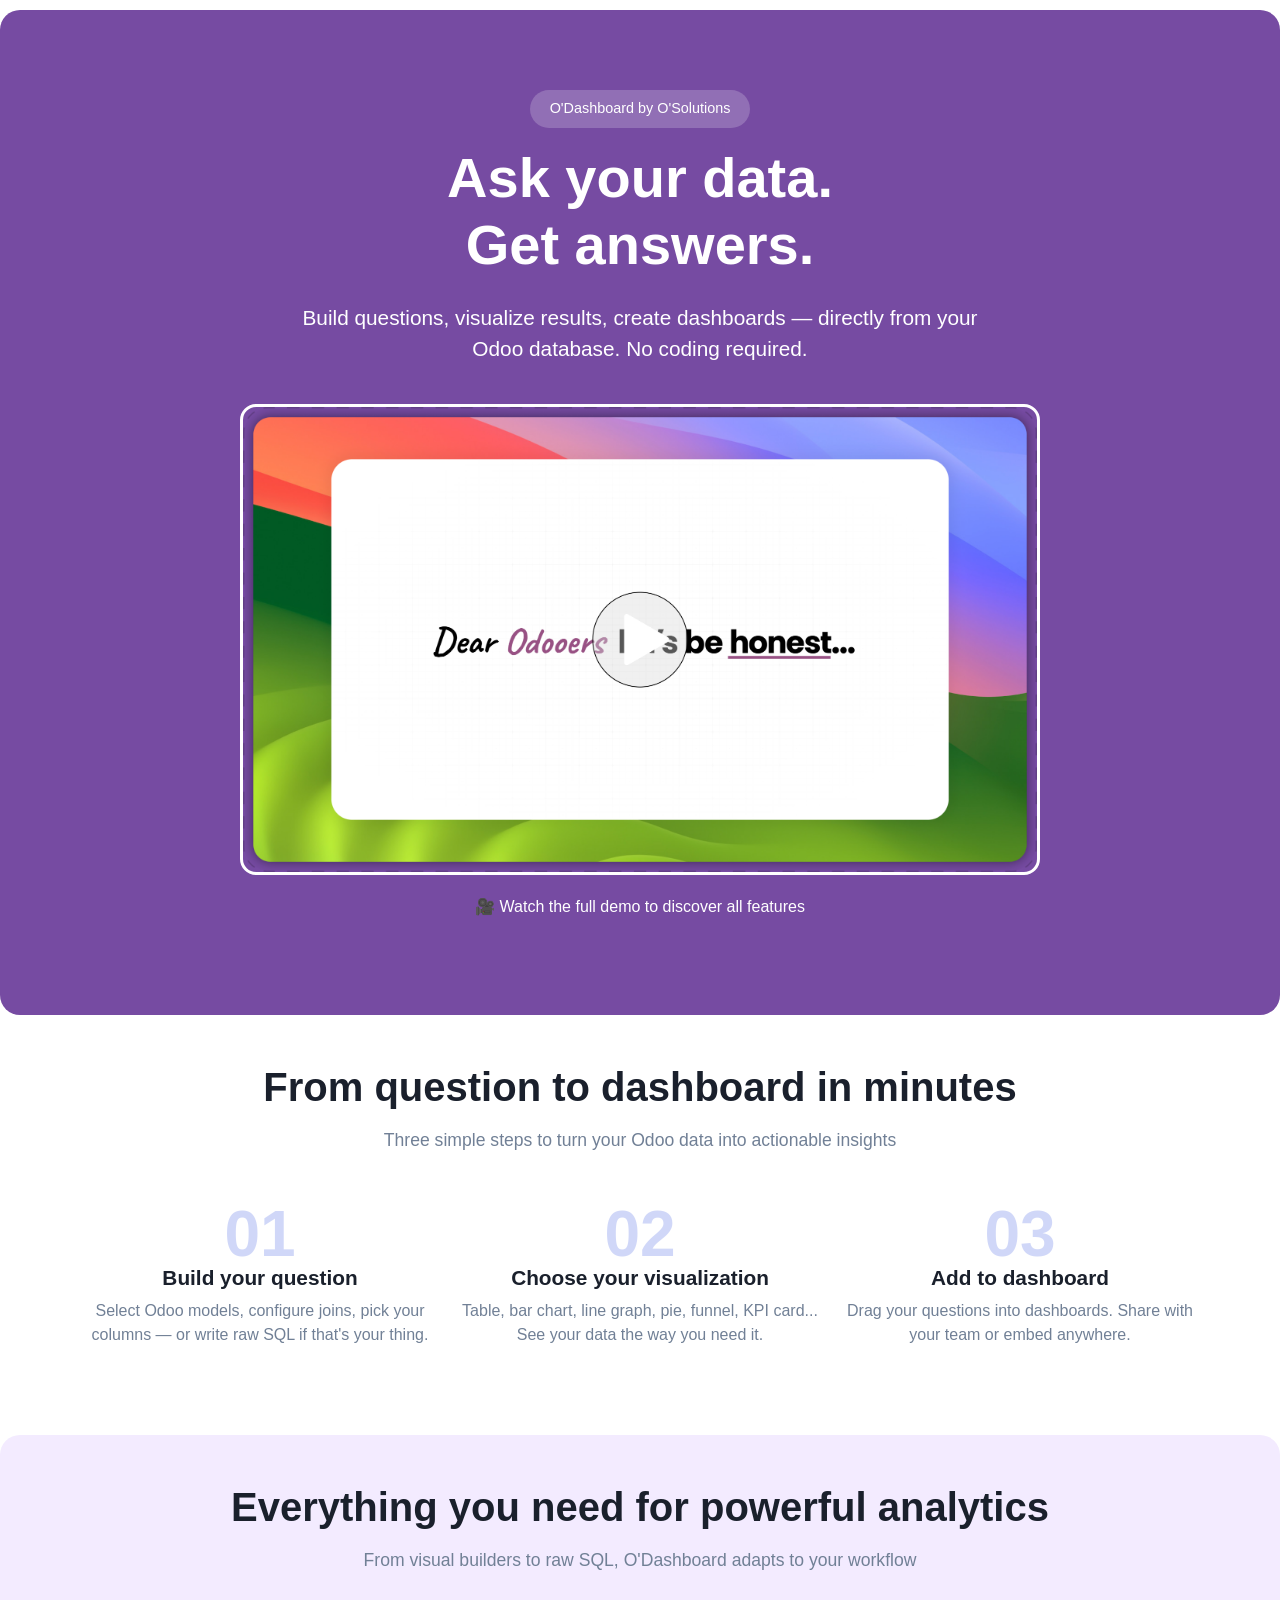
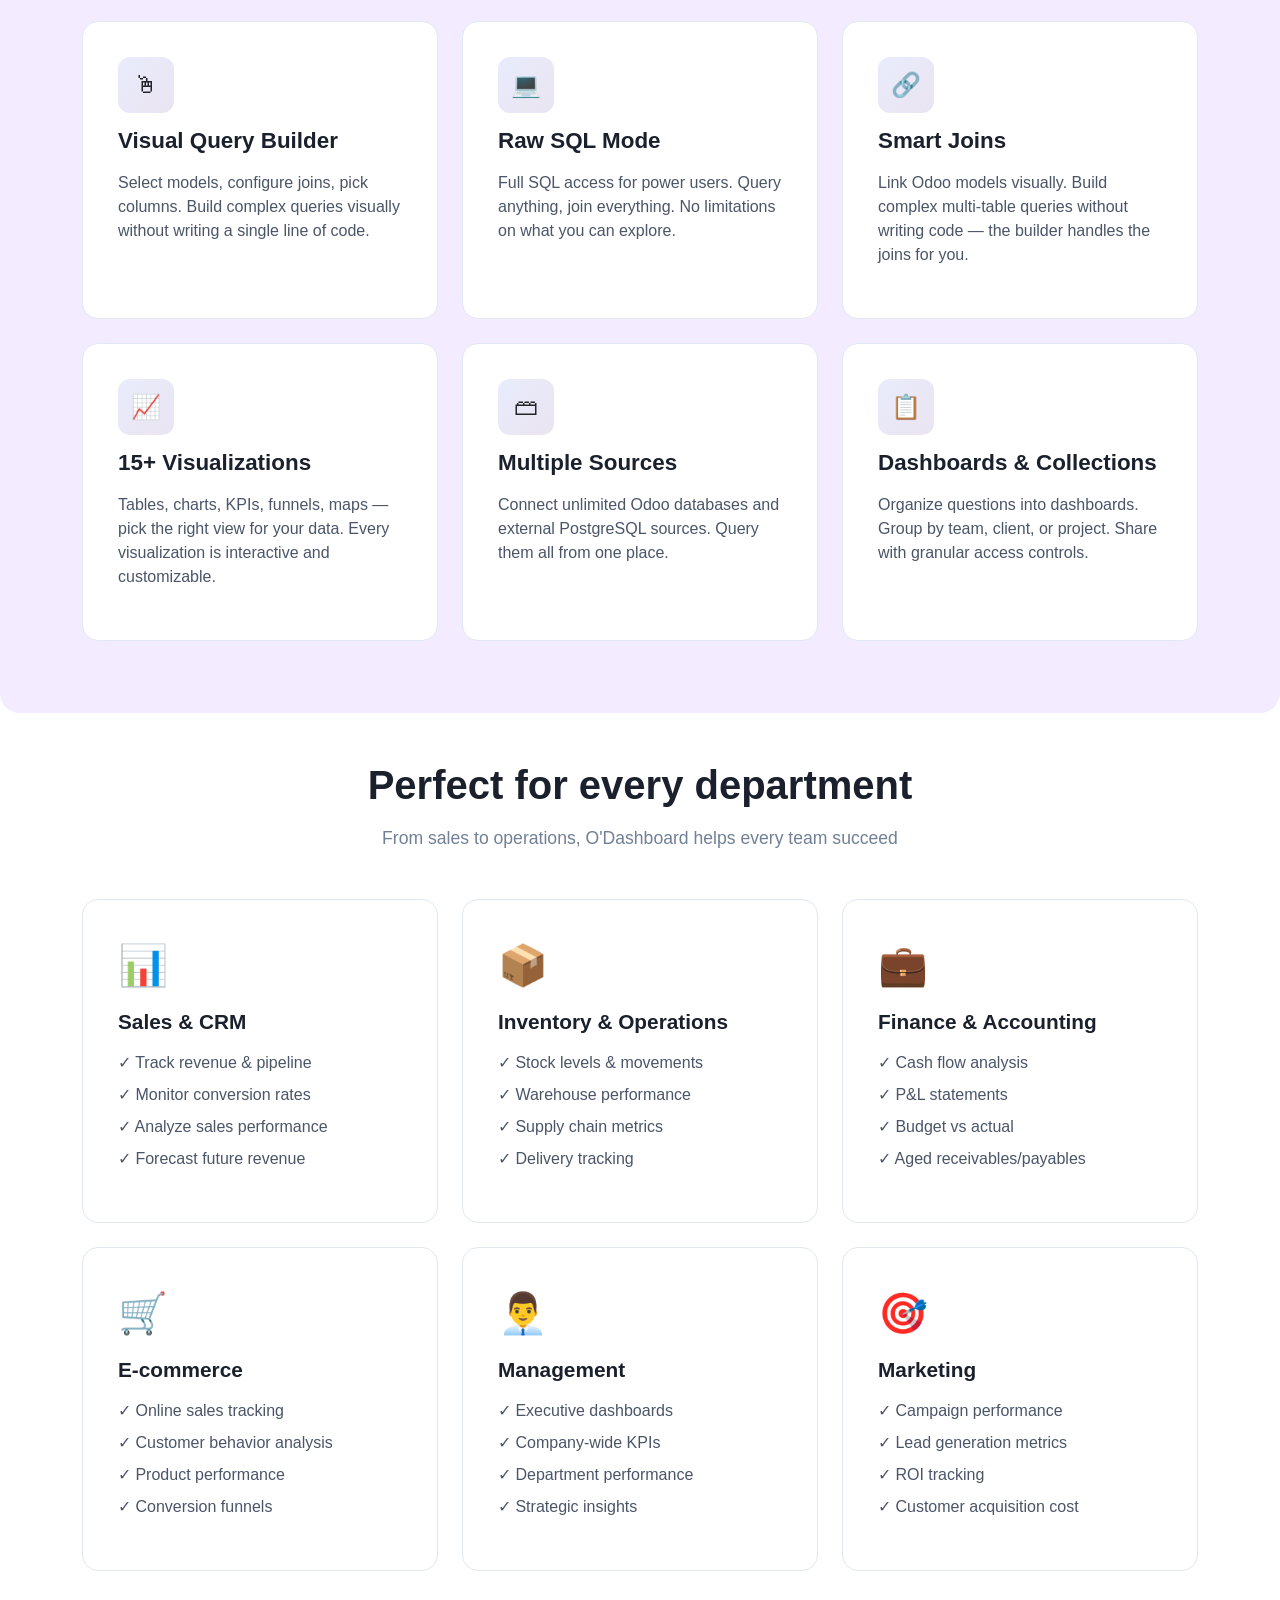
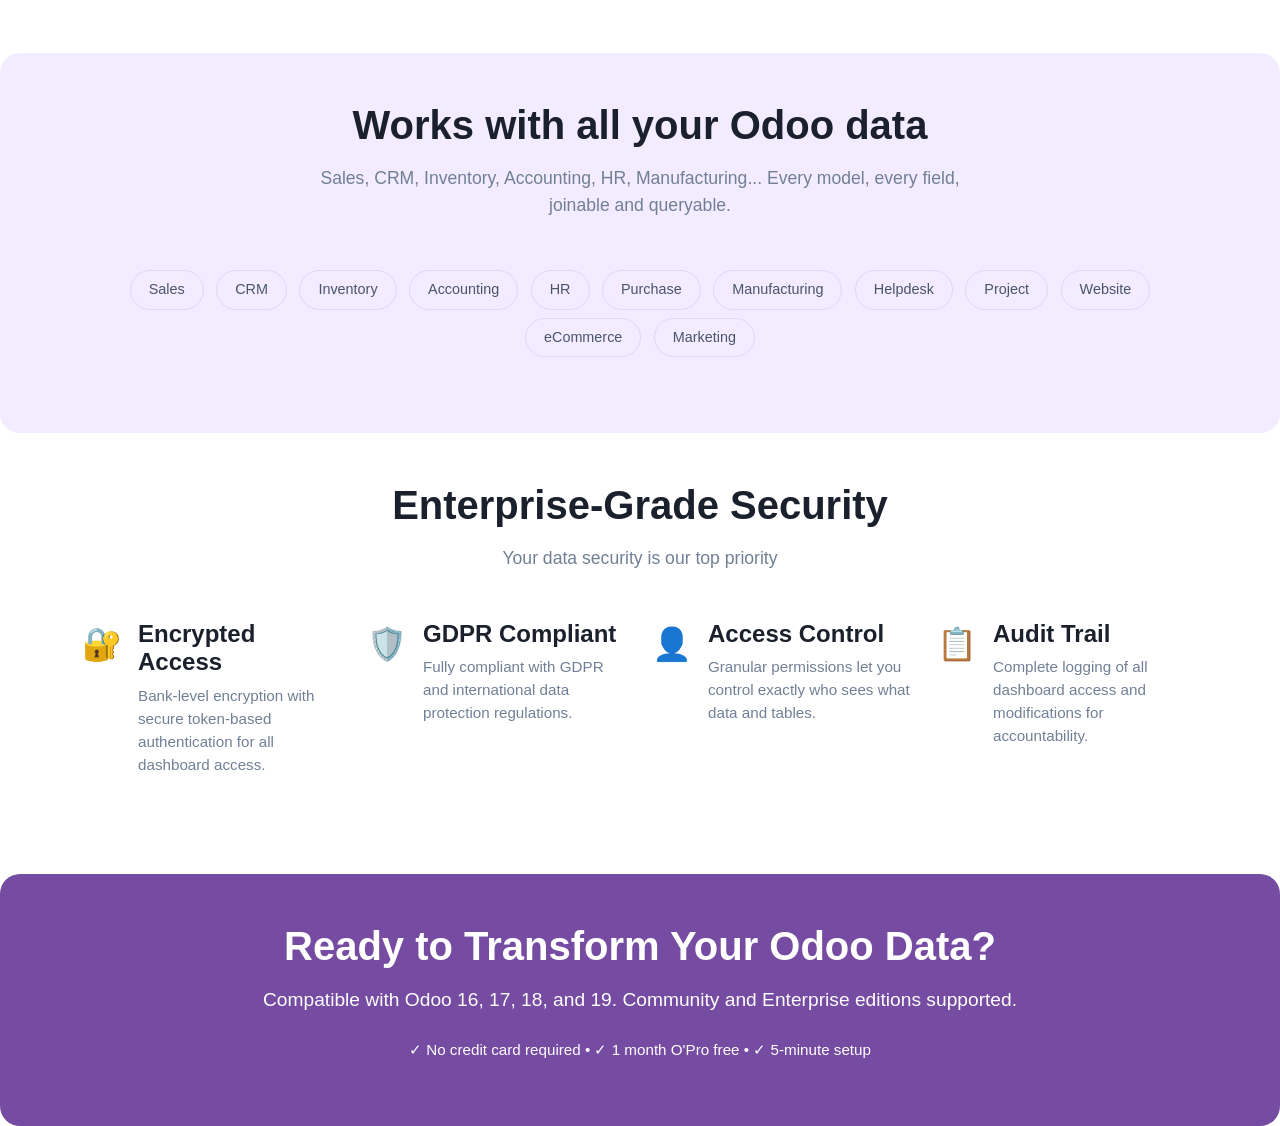
==== commit cc3884aa: "Update module name" ====
--- a/odashboard/static/description/index.html
+++ b/odashboard/static/description/index.html
@@ -3,9 +3,9 @@
 <head>
     <meta charset="utf-8">
     <meta name="viewport" content="width=device-width, initial-scale=1">
-    <title>Odashboard - Live Analytics Dashboards for Odoo</title>
-
-        <!-- Bootstrap 5 CSS CDN - VERSION PREVIEW POUR TEST LOCAL -->
+    <title>O'Dashboard - Ask Your Data, Get Answers</title>
+
+    <!-- Bootstrap 5 CSS CDN - VERSION PREVIEW POUR TEST LOCAL -->
     <link href="https://cdn.jsdelivr.net/npm/bootstrap@5.3.2/dist/css/bootstrap.min.css" rel="stylesheet">
 
     <!-- Bootstrap 5 CSS CDN -->
@@ -17,49 +17,67 @@
             color: #2c3e50;
         }
 
-        .hero {
+        .gradient-bg {
             background: linear-gradient(135deg, #667eea 0%, #764ba2 100%);
             color: white;
-            padding-top: 80px;
-            padding-bottom: 80px;
-        }
-
-        .usecases-section {
-            background: linear-gradient(135deg, #667eea 0%, #764ba2 100%);
-            color: white;
-        }
-
-        .stats-section {
-            background-color: #1a202c;
-            color: white;
-        }
-
-        .cta-section {
-            background: linear-gradient(135deg, #667eea 0%, #764ba2 100%);
-            color: white;
+        }
+
+        .light-bg {
+            background-color: #f3ebff;
+        }
+
+        .step-number {
+            font-size: 4rem;
+            font-weight: 800;
+            color: #667eea;
+            opacity: 0.3;
+            line-height: 1;
+        }
+
+        .feature-icon {
+            width: 56px;
+            height: 56px;
+            border-radius: 12px;
+            background: linear-gradient(135deg, rgba(102,126,234,0.15) 0%, rgba(118,75,162,0.15) 100%);
+            display: flex;
+            align-items: center;
+            justify-content: center;
+            font-size: 1.5rem;
+            margin-bottom: 15px;
+        }
+
+        .module-badge {
+            display: inline-block;
+            padding: 8px 18px;
+            border-radius: 50px;
+            background-color: #f3ebff;
+            border: 1px solid #e2d6f5;
+            font-size: 0.9rem;
+            color: #4a5568;
+            margin: 4px;
         }
     </style>
 </head>
 <body>
     <!-- Hero Section -->
-    <section class="text-center" style="background-color:#764ba2; color: white; padding-top: 80px; padding-bottom: 80px;border-radius:20px; margin-top:10px;">
+    <section class="text-center" style="background-color:#764ba2; color: white; padding-top: 80px; padding-bottom: 80px; border-radius: 20px; margin-top: 10px;">
         <div class="container">
             <div class="mb-3">
                 <span style="font-size: 0.9rem; padding: 8px 20px; background-color: rgba(255,255,255,0.2); border-radius: 50px; display: inline-block; font-weight: 500;">
-                    🚀 No Code Required
+                    O'Dashboard by O'Solutions
                 </span>
             </div>
             <h1 class="mb-4" style="font-size: 3.5rem; font-weight: 800; color: white;">
-                Live Analytics Dashboards<br/>Made Simple
+                Ask your data.<br/>Get answers.
             </h1>
             <p class="lead mb-4" style="font-size: 1.3rem; max-width: 700px; margin-left: auto; margin-right: auto; color: white;">
-                Create beautiful, real-time dashboards in Odoo without coding or complex setup. Drag, drop, and visualize your data instantly.
+                Build questions, visualize results, create dashboards — directly from your Odoo database. No coding required.
             </p>
 
             <!-- Video -->
             <div style="max-width: 800px; margin-left: auto; margin-right: auto; margin-top: 40px; border-radius: 16px;">
                 <a href="https://youtu.be/8bpyYbYPUno" target="_blank" rel="noopener">
-                    <img src="youtube-link.png" alt="Odashboard Demo Video - Click to Watch" class="img-fluid" style="border: 3px solid white; border-radius: 16px;">
+                    <img src="youtube-link.png" alt="O'Dashboard Demo Video - Click to Watch" class="img-fluid" style="border: 3px solid white; border-radius: 16px;">
                 </a>
             </div>
             <p style="font-size: 1rem; margin-top: 20px; color: white;">
@@ -68,211 +86,159 @@
         </div>
     </section>
 
-        <section class="py-5" style="border-radius:10px; margin-top:10px;">
-        <div class="container">
+    <!-- How It Works - 3 Steps -->
+    <section class="py-5">
+        <div class="container">
+            <h2 class="text-center mb-3" style="font-size: 2.5rem; font-weight: 700; color: #1a202c;">
+                From question to dashboard in minutes
+            </h2>
+            <p class="text-center mb-5" style="font-size: 1.1rem; color: #718096; max-width: 600px; margin-left: auto; margin-right: auto;">
+                Three simple steps to turn your Odoo data into actionable insights
+            </p>
+
             <div class="row text-center">
-                <div class="col-md-3 col-sm-6 mb-3">
-                    <h3 class="mb-2" style="font-size: 2.5rem; font-weight: 800; color: #667eea;">
-                        5 min
-                    </h3>
-                    <p style="color: #a0aec0;">Average dashboard creation time</p>
-                </div>
-                <div class="col-md-3 col-sm-6 mb-3">
-                    <h3 class="mb-2" style="font-size: 2.5rem; font-weight: 800; color: #667eea;">
-                        0
-                    </h3>
-                    <p style="color: #a0aec0;">Lines of code required</p>
-                </div>
-                <div class="col-md-3 col-sm-6 mb-3">
-                    <h3 class="mb-2" style="font-size: 2.5rem; font-weight: 800; color: #667eea;">
-                        100%
-                    </h3>
-                    <p style="color: #a0aec0;">Real-time data sync</p>
-                </div>
-                <div class="col-md-3 col-sm-6 mb-3">
-                    <h3 class="mb-2" style="font-size: 2.5rem; font-weight: 800; color: #667eea;">
-                        ∞
-                    </h3>
-                    <p style="color: #a0aec0;">Customization possibilities</p>
-                </div>
-            </div>
-        </div>
-    </section>
-
-    <!-- Features Section -->
-    <section class="py-5" style="background-color: #f3ebff; padding-left: 30px; padding-right: 30px">
-        <div class="container">
-            <h2 class="text-center mb-3" style="font-size: 2.5rem; font-weight: 700; color: #1a202c; ">
-                Powerful Features, Zero Complexity
-            </h2>
-            <p class="text-center mb-5" style="font-size: 1.1rem; color: #718096; max-width: 600px; margin-left: auto; margin-right: auto;">
-                Everything you need to transform your Odoo data into actionable insights
-            </p>
-
-            <div class="row">
-                <div class="col-md-4 mb-4">
-                    <div class="card h-100" style="border-radius: 16px; border: 1px solid #e2e8f0;">
-                        <div class="card-body" style="padding: 35px;">
-                            <div style="font-size: 3rem; margin-bottom: 15px;">🎨</div>
-                            <h3 class="mb-3" style="font-size: 1.4rem; font-weight: 600; color: #1a202c;">
-                                Drag & Drop Builder
-                            </h3>
-                            <p style="color: #4a5568;">
-                                Build professional dashboards in minutes with our intuitive drag-and-drop interface. No technical skills required.
-                            </p>
-                        </div>
-                    </div>
-                </div>
-
-                <div class="col-md-4 mb-4">
-                    <div class="card h-100" style="border-radius: 16px; border: 1px solid #e2e8f0;">
-                        <div class="card-body" style="padding: 35px;">
-                            <div style="font-size: 3rem; margin-bottom: 15px;">⚡</div>
-                            <h3 class="mb-3" style="font-size: 1.4rem; font-weight: 600; color: #1a202c;">
-                                Real-Time Data Sync
-                            </h3>
-                            <p style="color: #4a5568;">
-                                Your dashboards automatically update with live data from your Odoo database. Always current, always accurate.
-                            </p>
-                        </div>
-                    </div>
-                </div>
-
-                <div class="col-md-4 mb-4">
-                    <div class="card h-100" style="border-radius: 16px; border: 1px solid #e2e8f0;">
-                        <div class="card-body" style="padding: 35px;">
-                            <div style="font-size: 3rem; margin-bottom: 15px;">🎯</div>
-                            <h3 class="mb-3" style="font-size: 1.4rem; font-weight: 600; color: #1a202c;">
-                                Fully Customizable
-                            </h3>
-                            <p style="color: #4a5568;">
-                                Adapt every dashboard to your specific business needs. Choose from multiple visualization types and layouts.
-                            </p>
-                        </div>
-                    </div>
-                </div>
-
-                <div class="col-md-4 mb-4">
-                    <div class="card h-100" style="border-radius: 16px; border: 1px solid #e2e8f0;">
-                        <div class="card-body" style="padding: 35px;">
-                            <div style="font-size: 3rem; margin-bottom: 15px;">🔒</div>
-                            <h3 class="mb-3" style="font-size: 1.4rem; font-weight: 600; color: #1a202c;">
-                                Enterprise Security
-                            </h3>
-                            <p style="color: #4a5568;">
-                                Bank-level encryption, GDPR compliance, and granular access controls keep your data safe and secure.
-                            </p>
-                        </div>
-                    </div>
-                </div>
-
-                <div class="col-md-4 mb-4">
-                    <div class="card h-100" style="border-radius: 16px; border: 1px solid #e2e8f0;">
-                        <div class="card-body" style="padding: 35px;">
-                            <div style="font-size: 3rem; margin-bottom: 15px;">📊</div>
-                            <h3 class="mb-3" style="font-size: 1.4rem; font-weight: 600; color: #1a202c;">
-                                Rich Visualizations
-                            </h3>
-                            <p style="color: #4a5568;">
-                                Display your data with charts, graphs, tables, KPI blocks, and more. Make data beautiful and understandable.
-                            </p>
-                        </div>
-                    </div>
-                </div>
-
-                <div class="col-md-4 mb-4">
-                    <div class="card h-100" style="border-radius: 16px; border: 1px solid #e2e8f0;">
-                        <div class="card-body" style="padding: 35px;">
-                            <div style="font-size: 3rem; margin-bottom: 15px;">🌐</div>
-                            <h3 class="mb-3" style="font-size: 1.4rem; font-weight: 600; color: #1a202c;">
-                                Share & Collaborate
-                            </h3>
-                            <p style="color: #4a5568;">
-                                Share dashboards with your team or clients. Control permissions and keep everyone on the same page.
-                            </p>
-                        </div>
-                    </div>
-                </div>
-            </div>
-
-            <div class="alert alert-info mt-4" style="border-left: 4px solid #667eea; border-radius: 8px;">
-                <h4 class="mb-2" style="color: #667eea; font-weight: 600;">
-                    💡 Built for Odoo Users
-                </h4>
-                <p class="mb-0" style="color: #4a5568;">
-                    Odashboard is designed specifically for Odoo, ensuring seamless integration with all your modules - from Sales and CRM to Inventory, Accounting, and beyond.
-                </p>
-            </div>
-        </div>
-    </section>
-
-    <!-- Benefits Section -->
-    <section class="py-5 bg-white">
-        <div class="container">
-            <h2 class="text-center mb-3" style="font-size: 2.5rem; font-weight: 700; color: #1a202c;">
-                Why Choose Odashboard?
-            </h2>
-            <p class="text-center mb-5" style="font-size: 1.1rem; color: #718096; max-width: 600px; margin-left: auto; margin-right: auto;">
-                Stop exporting data to spreadsheets. Start making decisions with live insights.
-            </p>
-
-            <div class="row text-center">
-                <div class="col-md-3 col-sm-6 mb-4">
-                    <div style="font-size: 3rem; margin-bottom: 10px;">⏱️</div>
-                    <h4 class="mb-2" style="font-size: 1.2rem; font-weight: 600; color: #1a202c;">
-                        Save Time
+                <div class="col-md-4 mb-4">
+                    <div class="step-number">01</div>
+                    <h4 class="mb-2" style="font-size: 1.3rem; font-weight: 600; color: #1a202c;">
+                        Build your question
                     </h4>
                     <p style="color: #718096;">
-                        Build dashboards in minutes, not days. No waiting for IT or developers.
+                        Select Odoo models, configure joins, pick your columns — or write raw SQL if that's your thing.
                     </p>
                 </div>
-
-                <div class="col-md-3 col-sm-6 mb-4">
-                    <div style="font-size: 3rem; margin-bottom: 10px;">💰</div>
-                    <h4 class="mb-2" style="font-size: 1.2rem; font-weight: 600; color: #1a202c;">
-                        Reduce Costs
+                <div class="col-md-4 mb-4">
+                    <div class="step-number">02</div>
+                    <h4 class="mb-2" style="font-size: 1.3rem; font-weight: 600; color: #1a202c;">
+                        Choose your visualization
                     </h4>
                     <p style="color: #718096;">
-                        Eliminate expensive BI tools and manual reporting processes.
+                        Table, bar chart, line graph, pie, funnel, KPI card... See your data the way you need it.
                     </p>
                 </div>
-
-                <div class="col-md-3 col-sm-6 mb-4">
-                    <div style="font-size: 3rem; margin-bottom: 10px;">📈</div>
-                    <h4 class="mb-2" style="font-size: 1.2rem; font-weight: 600; color: #1a202c;">
-                        Better Decisions
+                <div class="col-md-4 mb-4">
+                    <div class="step-number">03</div>
+                    <h4 class="mb-2" style="font-size: 1.3rem; font-weight: 600; color: #1a202c;">
+                        Add to dashboard
                     </h4>
                     <p style="color: #718096;">
-                        Access real-time data to make informed business decisions faster.
+                        Drag your questions into dashboards. Share with your team or embed anywhere.
                     </p>
                 </div>
-
-                <div class="col-md-3 col-sm-6 mb-4">
-                    <div style="font-size: 3rem; margin-bottom: 10px;">👥</div>
-                    <h4 class="mb-2" style="font-size: 1.2rem; font-weight: 600; color: #1a202c;">
-                        Empower Teams
-                    </h4>
-                    <p style="color: #718096;">
-                        Give every team member the data they need, when they need it.
-                    </p>
+            </div>
+        </div>
+    </section>
+
+    <!-- Features Section -->
+    <section class="py-5" style="background-color: #f3ebff; padding-left: 30px; padding-right: 30px; border-radius: 20px;">
+        <div class="container">
+            <h2 class="text-center mb-3" style="font-size: 2.5rem; font-weight: 700; color: #1a202c;">
+                Everything you need for powerful analytics
+            </h2>
+            <p class="text-center mb-5" style="font-size: 1.1rem; color: #718096; max-width: 600px; margin-left: auto; margin-right: auto;">
+                From visual builders to raw SQL, O'Dashboard adapts to your workflow
+            </p>
+
+            <div class="row">
+                <div class="col-md-4 mb-4">
+                    <div class="card h-100" style="border-radius: 16px; border: 1px solid #e2e8f0;">
+                        <div class="card-body" style="padding: 35px;">
+                            <div class="feature-icon">&#128433;</div>
+                            <h3 class="mb-3" style="font-size: 1.4rem; font-weight: 600; color: #1a202c;">
+                                Visual Query Builder
+                            </h3>
+                            <p style="color: #4a5568;">
+                                Select models, configure joins, pick columns. Build complex queries visually without writing a single line of code.
+                            </p>
+                        </div>
+                    </div>
+                </div>
+
+                <div class="col-md-4 mb-4">
+                    <div class="card h-100" style="border-radius: 16px; border: 1px solid #e2e8f0;">
+                        <div class="card-body" style="padding: 35px;">
+                            <div class="feature-icon">&#128187;</div>
+                            <h3 class="mb-3" style="font-size: 1.4rem; font-weight: 600; color: #1a202c;">
+                                Raw SQL Mode
+                            </h3>
+                            <p style="color: #4a5568;">
+                                Full SQL access for power users. Query anything, join everything. No limitations on what you can explore.
+                            </p>
+                        </div>
+                    </div>
+                </div>
+
+                <div class="col-md-4 mb-4">
+                    <div class="card h-100" style="border-radius: 16px; border: 1px solid #e2e8f0;">
+                        <div class="card-body" style="padding: 35px;">
+                            <div class="feature-icon">&#128279;</div>
+                            <h3 class="mb-3" style="font-size: 1.4rem; font-weight: 600; color: #1a202c;">
+                                Smart Joins
+                            </h3>
+                            <p style="color: #4a5568;">
+                                Link Odoo models visually. Build complex multi-table queries without writing code — the builder handles the joins for you.
+                            </p>
+                        </div>
+                    </div>
+                </div>
+
+                <div class="col-md-4 mb-4">
+                    <div class="card h-100" style="border-radius: 16px; border: 1px solid #e2e8f0;">
+                        <div class="card-body" style="padding: 35px;">
+                            <div class="feature-icon">&#128200;</div>
+                            <h3 class="mb-3" style="font-size: 1.4rem; font-weight: 600; color: #1a202c;">
+                                15+ Visualizations
+                            </h3>
+                            <p style="color: #4a5568;">
+                                Tables, charts, KPIs, funnels, maps — pick the right view for your data. Every visualization is interactive and customizable.
+                            </p>
+                        </div>
+                    </div>
+                </div>
+
+                <div class="col-md-4 mb-4">
+                    <div class="card h-100" style="border-radius: 16px; border: 1px solid #e2e8f0;">
+                        <div class="card-body" style="padding: 35px;">
+                            <div class="feature-icon">&#128451;</div>
+                            <h3 class="mb-3" style="font-size: 1.4rem; font-weight: 600; color: #1a202c;">
+                                Multiple Sources
+                            </h3>
+                            <p style="color: #4a5568;">
+                                Connect unlimited Odoo databases and external PostgreSQL sources. Query them all from one place.
+                            </p>
+                        </div>
+                    </div>
+                </div>
+
+                <div class="col-md-4 mb-4">
+                    <div class="card h-100" style="border-radius: 16px; border: 1px solid #e2e8f0;">
+                        <div class="card-body" style="padding: 35px;">
+                            <div class="feature-icon">&#128203;</div>
+                            <h3 class="mb-3" style="font-size: 1.4rem; font-weight: 600; color: #1a202c;">
+                                Dashboards & Collections
+                            </h3>
+                            <p style="color: #4a5568;">
+                                Organize questions into dashboards. Group by team, client, or project. Share with granular access controls.
+                            </p>
+                        </div>
+                    </div>
                 </div>
             </div>
         </div>
     </section>
 
     <!-- Use Cases Section -->
-    <section class="py-5" style="background-color: #f3ebff; padding-left: 30px; padding-right: 30px;border-radius:20px; margin-top:10px;">
+    <section class="py-5">
         <div class="container">
             <h2 class="text-center mb-3" style="font-size: 2.5rem; font-weight: 700; color: #1a202c;">
-                Perfect For Every Department
+                Perfect for every department
             </h2>
             <p class="text-center mb-5" style="font-size: 1.1rem; color: #718096;">
-                From sales to operations, Odashboard helps every team succeed
+                From sales to operations, O'Dashboard helps every team succeed
             </p>
 
             <div class="row">
                 <div class="col-md-4 col-sm-6 mb-4">
-                    <div class="card h-100" style="border-radius: 16px; border: 1px solid #e2e8f0; background-color: white;">
+                    <div class="card h-100" style="border-radius: 16px; border: 1px solid #e2e8f0;">
                         <div class="card-body" style="padding: 35px;">
                             <div style="font-size: 2.5rem; margin-bottom: 15px;">📊</div>
                             <h4 class="mb-3" style="font-size: 1.3rem; font-weight: 600; color: #1a202c;">
@@ -289,7 +255,7 @@
                 </div>
 
                 <div class="col-md-4 col-sm-6 mb-4">
-                    <div class="card h-100" style="border-radius: 16px; border: 1px solid #e2e8f0; background-color: white;">
+                    <div class="card h-100" style="border-radius: 16px; border: 1px solid #e2e8f0;">
                         <div class="card-body" style="padding: 35px;">
                             <div style="font-size: 2.5rem; margin-bottom: 15px;">📦</div>
                             <h4 class="mb-3" style="font-size: 1.3rem; font-weight: 600; color: #1a202c;">
@@ -306,7 +272,7 @@
                 </div>
 
                 <div class="col-md-4 col-sm-6 mb-4">
-                    <div class="card h-100" style="border-radius: 16px; border: 1px solid #e2e8f0; background-color: white;">
+                    <div class="card h-100" style="border-radius: 16px; border: 1px solid #e2e8f0;">
                         <div class="card-body" style="padding: 35px;">
                             <div style="font-size: 2.5rem; margin-bottom: 15px;">💼</div>
                             <h4 class="mb-3" style="font-size: 1.3rem; font-weight: 600; color: #1a202c;">
@@ -323,7 +289,7 @@
                 </div>
 
                 <div class="col-md-4 col-sm-6 mb-4">
-                    <div class="card h-100" style="border-radius: 16px; border: 1px solid #e2e8f0; background-color: white;">
+                    <div class="card h-100" style="border-radius: 16px; border: 1px solid #e2e8f0;">
                         <div class="card-body" style="padding: 35px;">
                             <div style="font-size: 2.5rem; margin-bottom: 15px;">🛒</div>
                             <h4 class="mb-3" style="font-size: 1.3rem; font-weight: 600; color: #1a202c;">
@@ -340,9 +306,9 @@
                 </div>
 
                 <div class="col-md-4 col-sm-6 mb-4">
-                    <div class="card h-100" style="border-radius: 16px; border: 1px solid #e2e8f0; background-color: white;">
-                        <div class="card-body" style="padding: 35px;">
-                            <div style="font-size: 2.5rem; margin-bottom: 15px;">👨‍💼</div>
+                    <div class="card h-100" style="border-radius: 16px; border: 1px solid #e2e8f0;">
+                        <div class="card-body" style="padding: 35px;">
+                            <div style="font-size: 2.5rem; margin-bottom: 15px;">&#128104;&#8205;&#128188;</div>
                             <h4 class="mb-3" style="font-size: 1.3rem; font-weight: 600; color: #1a202c;">
                                 Management
                             </h4>
@@ -357,7 +323,7 @@
                 </div>
 
                 <div class="col-md-4 col-sm-6 mb-4">
-                    <div class="card h-100" style="border-radius: 16px; border: 1px solid #e2e8f0; background-color: white;">
+                    <div class="card h-100" style="border-radius: 16px; border: 1px solid #e2e8f0;">
                         <div class="card-body" style="padding: 35px;">
                             <div style="font-size: 2.5rem; margin-bottom: 15px;">🎯</div>
                             <h4 class="mb-3" style="font-size: 1.3rem; font-weight: 600; color: #1a202c;">
@@ -376,11 +342,38 @@
         </div>
     </section>
 
+    <!-- Works with all Odoo modules -->
+    <section class="py-5" style="background-color: #f3ebff; padding-left: 30px; padding-right: 30px; border-radius: 20px; margin-top: 10px;">
+        <div class="container text-center">
+            <h2 class="mb-3" style="font-size: 2.5rem; font-weight: 700; color: #1a202c;">
+                Works with all your Odoo data
+            </h2>
+            <p class="mb-5" style="font-size: 1.1rem; color: #718096; max-width: 700px; margin-left: auto; margin-right: auto;">
+                Sales, CRM, Inventory, Accounting, HR, Manufacturing... Every model, every field, joinable and queryable.
+            </p>
+
+            <div class="mb-4">
+                <span class="module-badge">Sales</span>
+                <span class="module-badge">CRM</span>
+                <span class="module-badge">Inventory</span>
+                <span class="module-badge">Accounting</span>
+                <span class="module-badge">HR</span>
+                <span class="module-badge">Purchase</span>
+                <span class="module-badge">Manufacturing</span>
+                <span class="module-badge">Helpdesk</span>
+                <span class="module-badge">Project</span>
+                <span class="module-badge">Website</span>
+                <span class="module-badge">eCommerce</span>
+                <span class="module-badge">Marketing</span>
+            </div>
+        </div>
+    </section>
+
     <!-- Security Section -->
     <section class="py-5 bg-white">
         <div class="container">
             <h2 class="text-center mb-3" style="font-size: 2.5rem; font-weight: 700; color: #1a202c;">
-                Enterprise-Grade Security & Compliance
+                Enterprise-Grade Security
             </h2>
             <p class="text-center mb-5" style="font-size: 1.1rem; color: #718096; max-width: 600px; margin-left: auto; margin-right: auto;">
                 Your data security is our top priority
@@ -423,7 +416,7 @@
                                 Access Control
                             </h4>
                             <p style="color: #718096; font-size: 0.95rem;">
-                                Granular permissions let you control exactly who sees what data.
+                                Granular permissions let you control exactly who sees what data and tables.
                             </p>
                         </div>
                     </div>
@@ -447,16 +440,16 @@
     </section>
 
     <!-- CTA Section -->
-    <section class="py-5 text-center" style="background-color:#764ba2; color: white;border-radius:20px; margin-top:10px;">
+    <section class="py-5 text-center" style="background-color:#764ba2; color: white; border-radius: 20px; margin-top: 10px;">
         <div class="container">
             <h2 class="mb-3" style="font-size: 2.5rem; font-weight: 700; color: white;">
                 Ready to Transform Your Odoo Data?
             </h2>
             <p class="mb-4" style="font-size: 1.2rem; color: white;">
-                Join hundreds of companies already using Odashboard to make better business decisions
+                Compatible with Odoo 16, 17, 18, and 19. Community and Enterprise editions supported.
             </p>
             <p style="font-size: 0.95rem; margin-top: 20px; color: white;">
-                ✓ No credit card required • ✓ Full feature access • ✓ 5-minute setup
+                &#10003; No credit card required &bull; &#10003; 1 month O'Pro free &bull; &#10003; 5-minute setup
             </p>
         </div>
     </section>
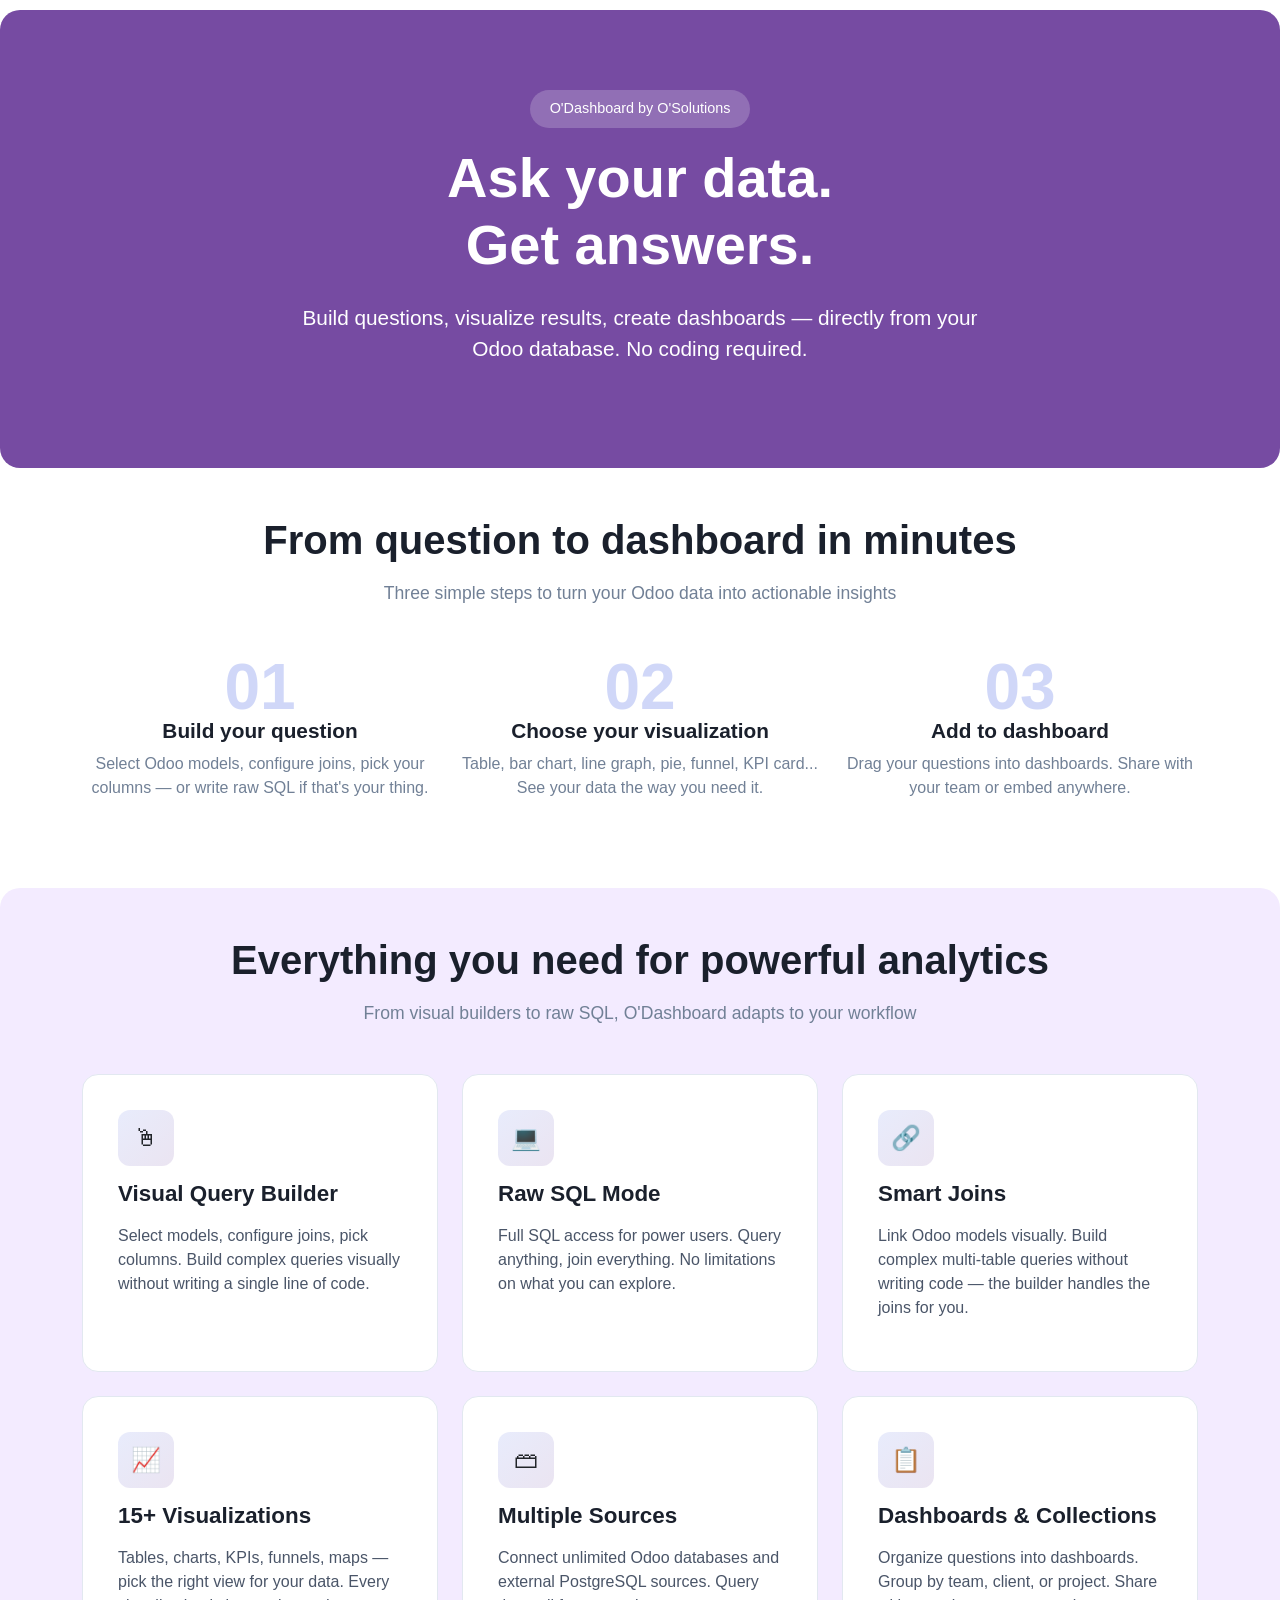
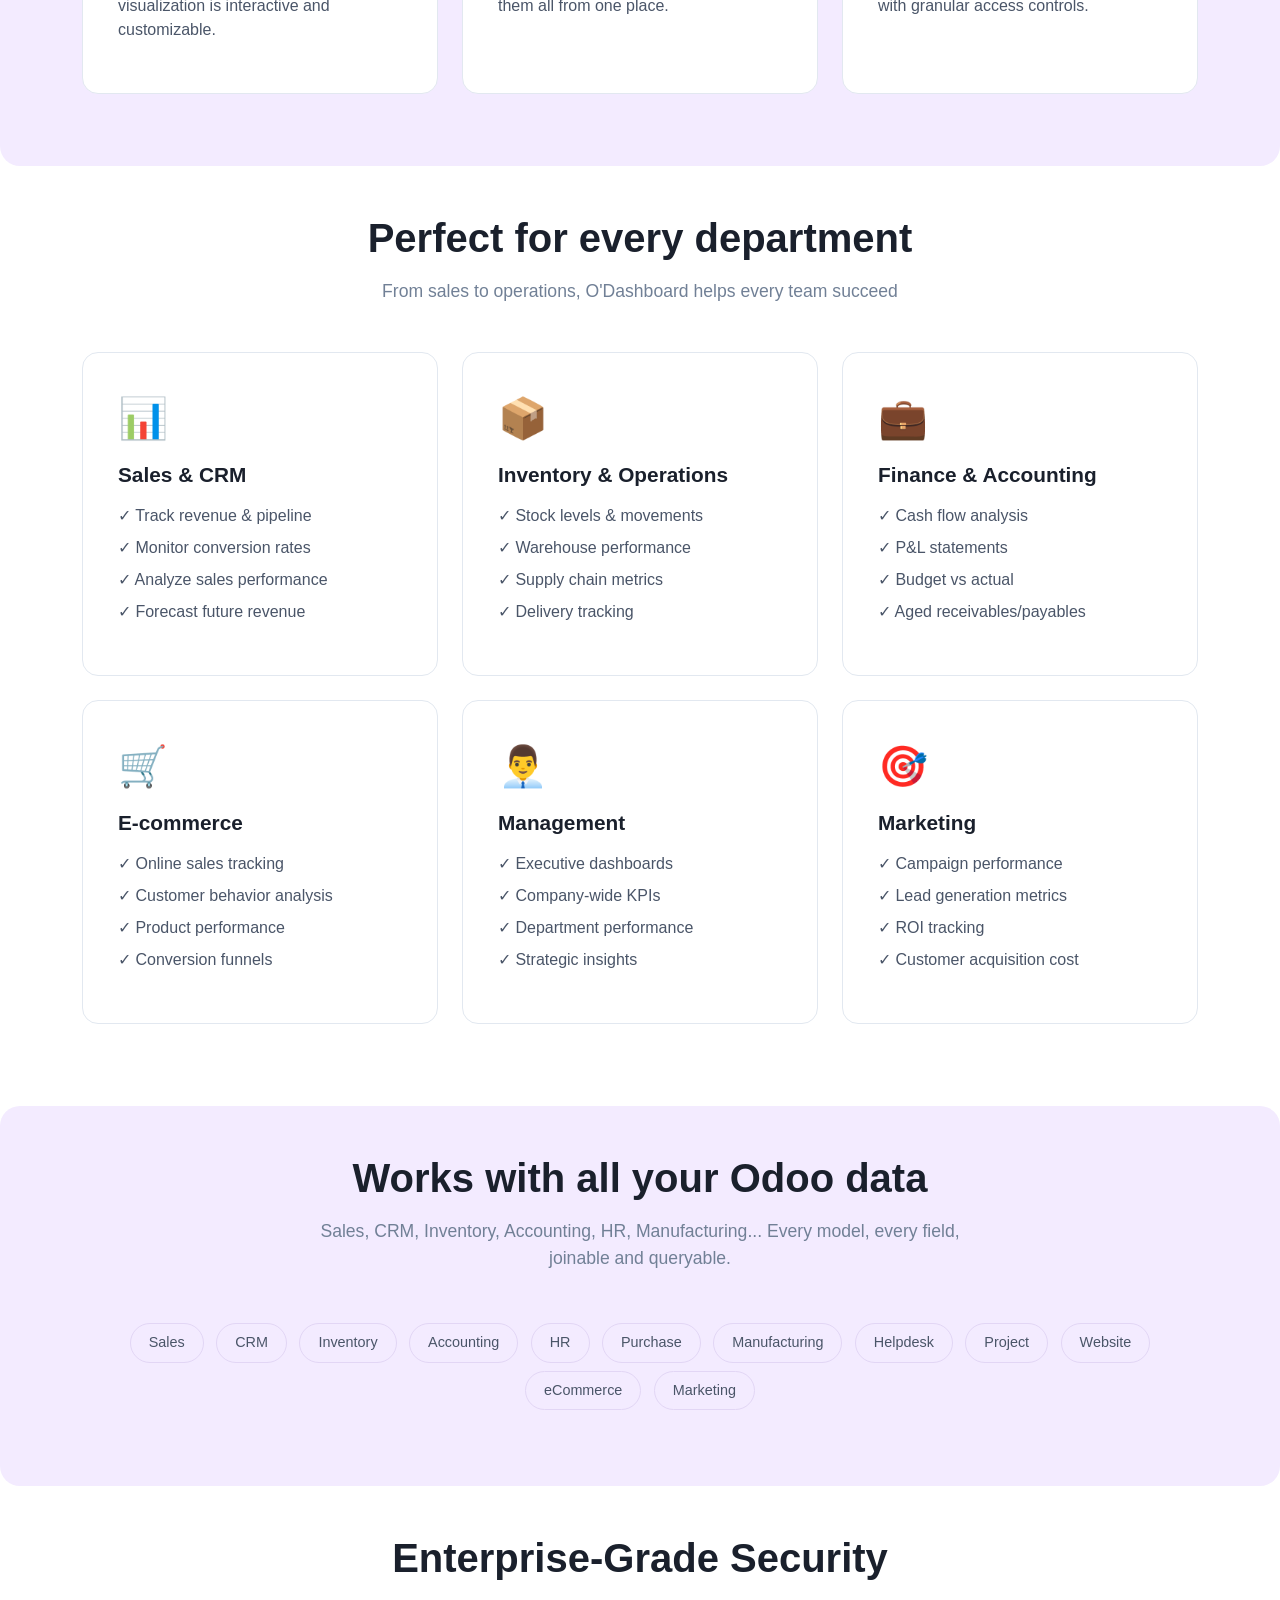
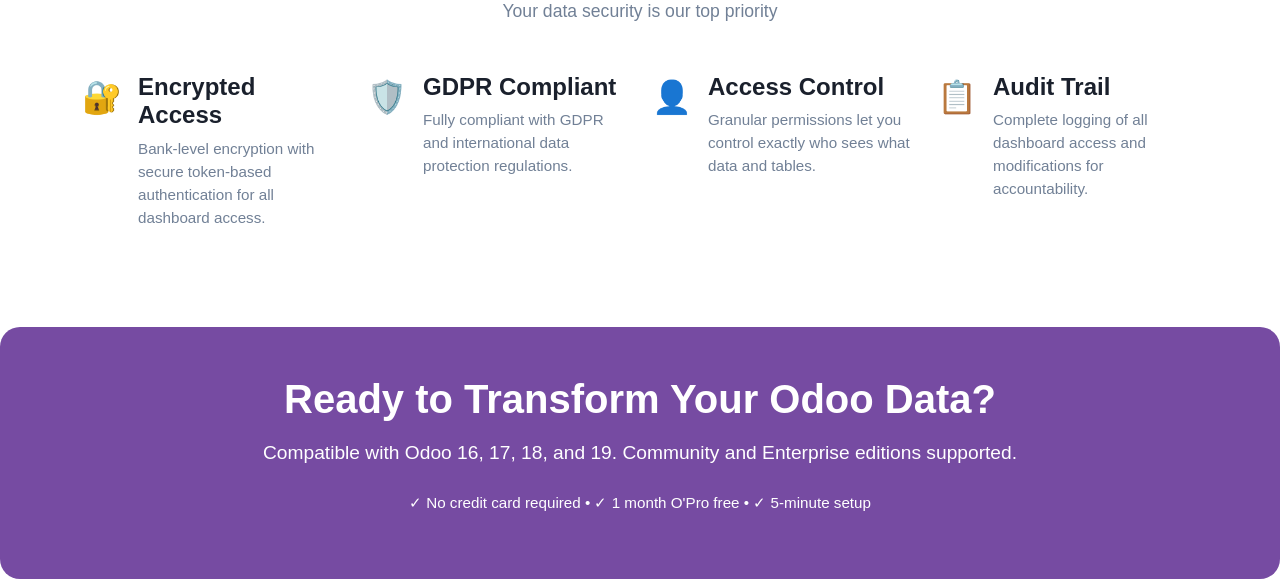
==== commit 10c0c138: "Update index.html" ====
--- a/odashboard/static/description/index.html
+++ b/odashboard/static/description/index.html
@@ -72,16 +72,6 @@
             </h1>
             <p class="lead mb-4" style="font-size: 1.3rem; max-width: 700px; margin-left: auto; margin-right: auto; color: white;">
                 Build questions, visualize results, create dashboards — directly from your Odoo database. No coding required.
-            </p>
-
-            <!-- Video -->
-            <div style="max-width: 800px; margin-left: auto; margin-right: auto; margin-top: 40px; border-radius: 16px;">
-                <a href="https://youtu.be/8bpyYbYPUno" target="_blank" rel="noopener">
-                    <img src="youtube-link.png" alt="O'Dashboard Demo Video - Click to Watch" class="img-fluid" style="border: 3px solid white; border-radius: 16px;">
-                </a>
-            </div>
-            <p style="font-size: 1rem; margin-top: 20px; color: white;">
-                🎥 Watch the full demo to discover all features
             </p>
         </div>
     </section>
